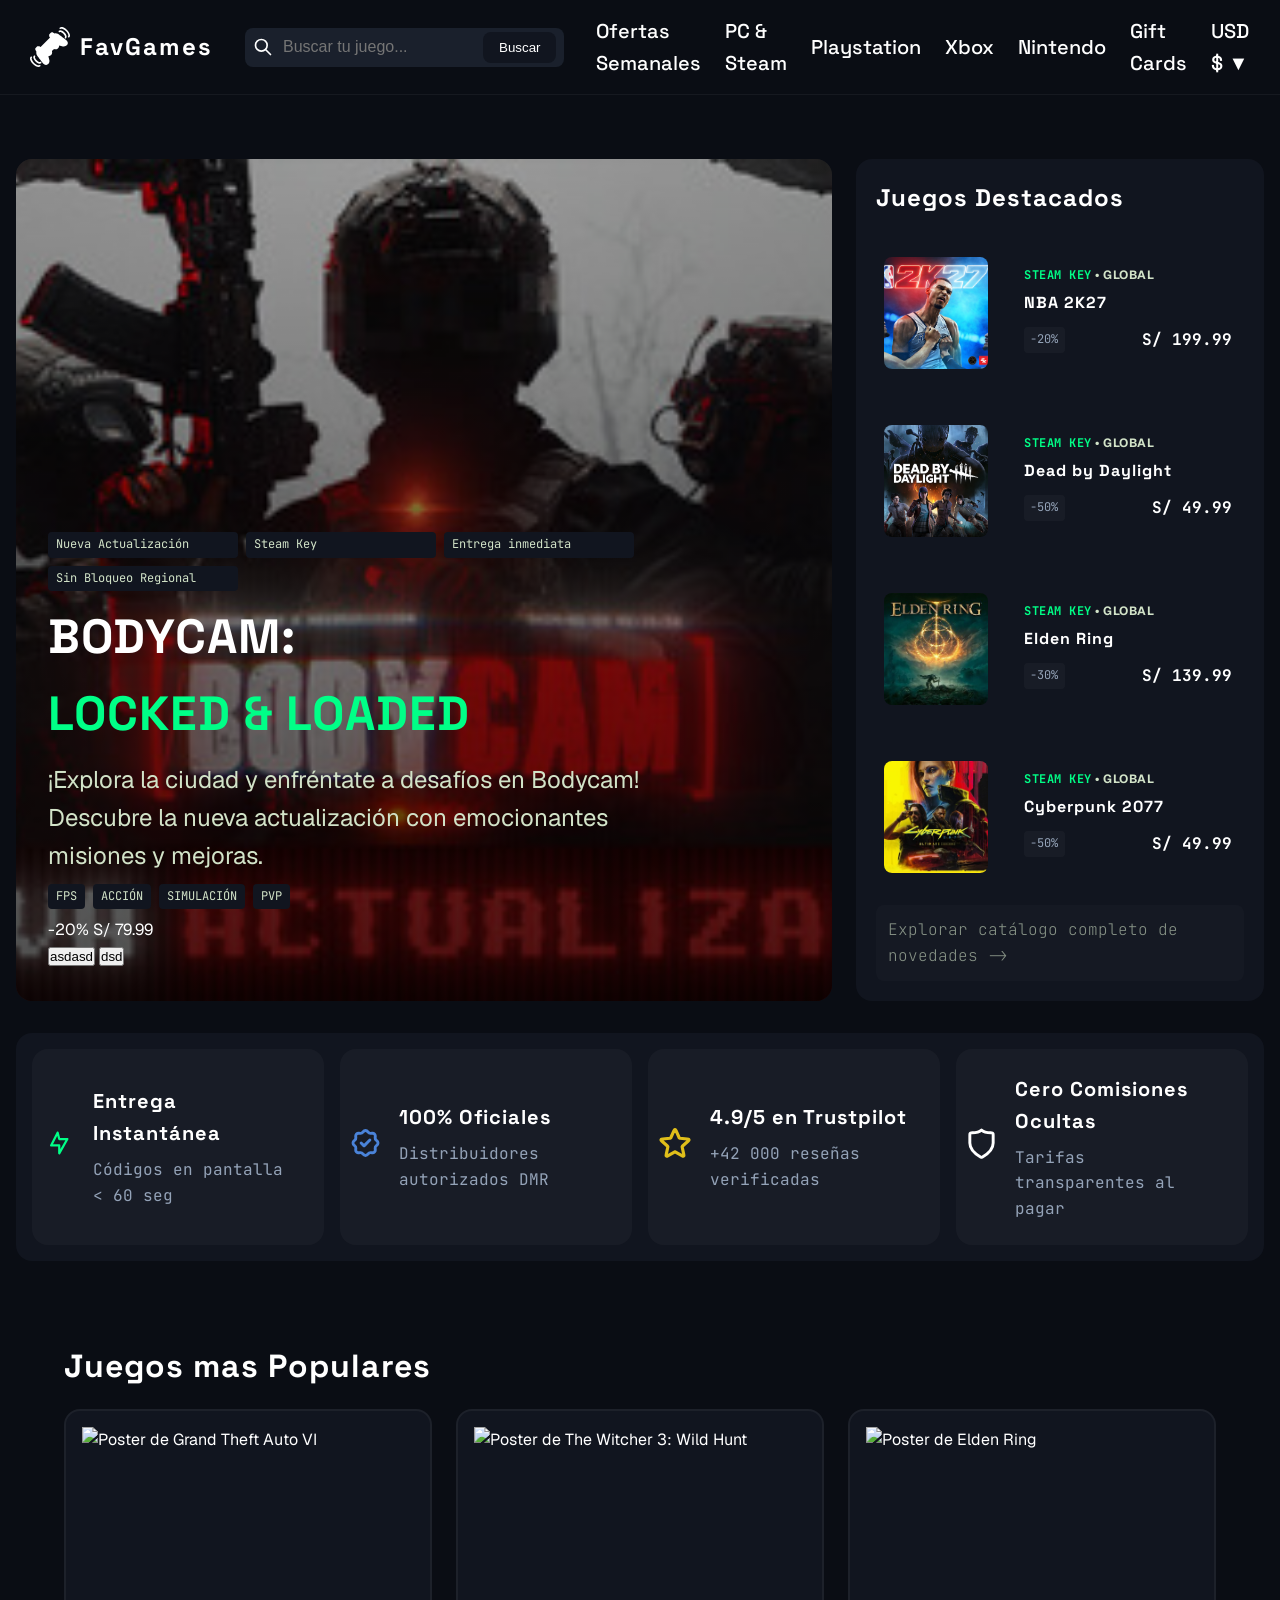
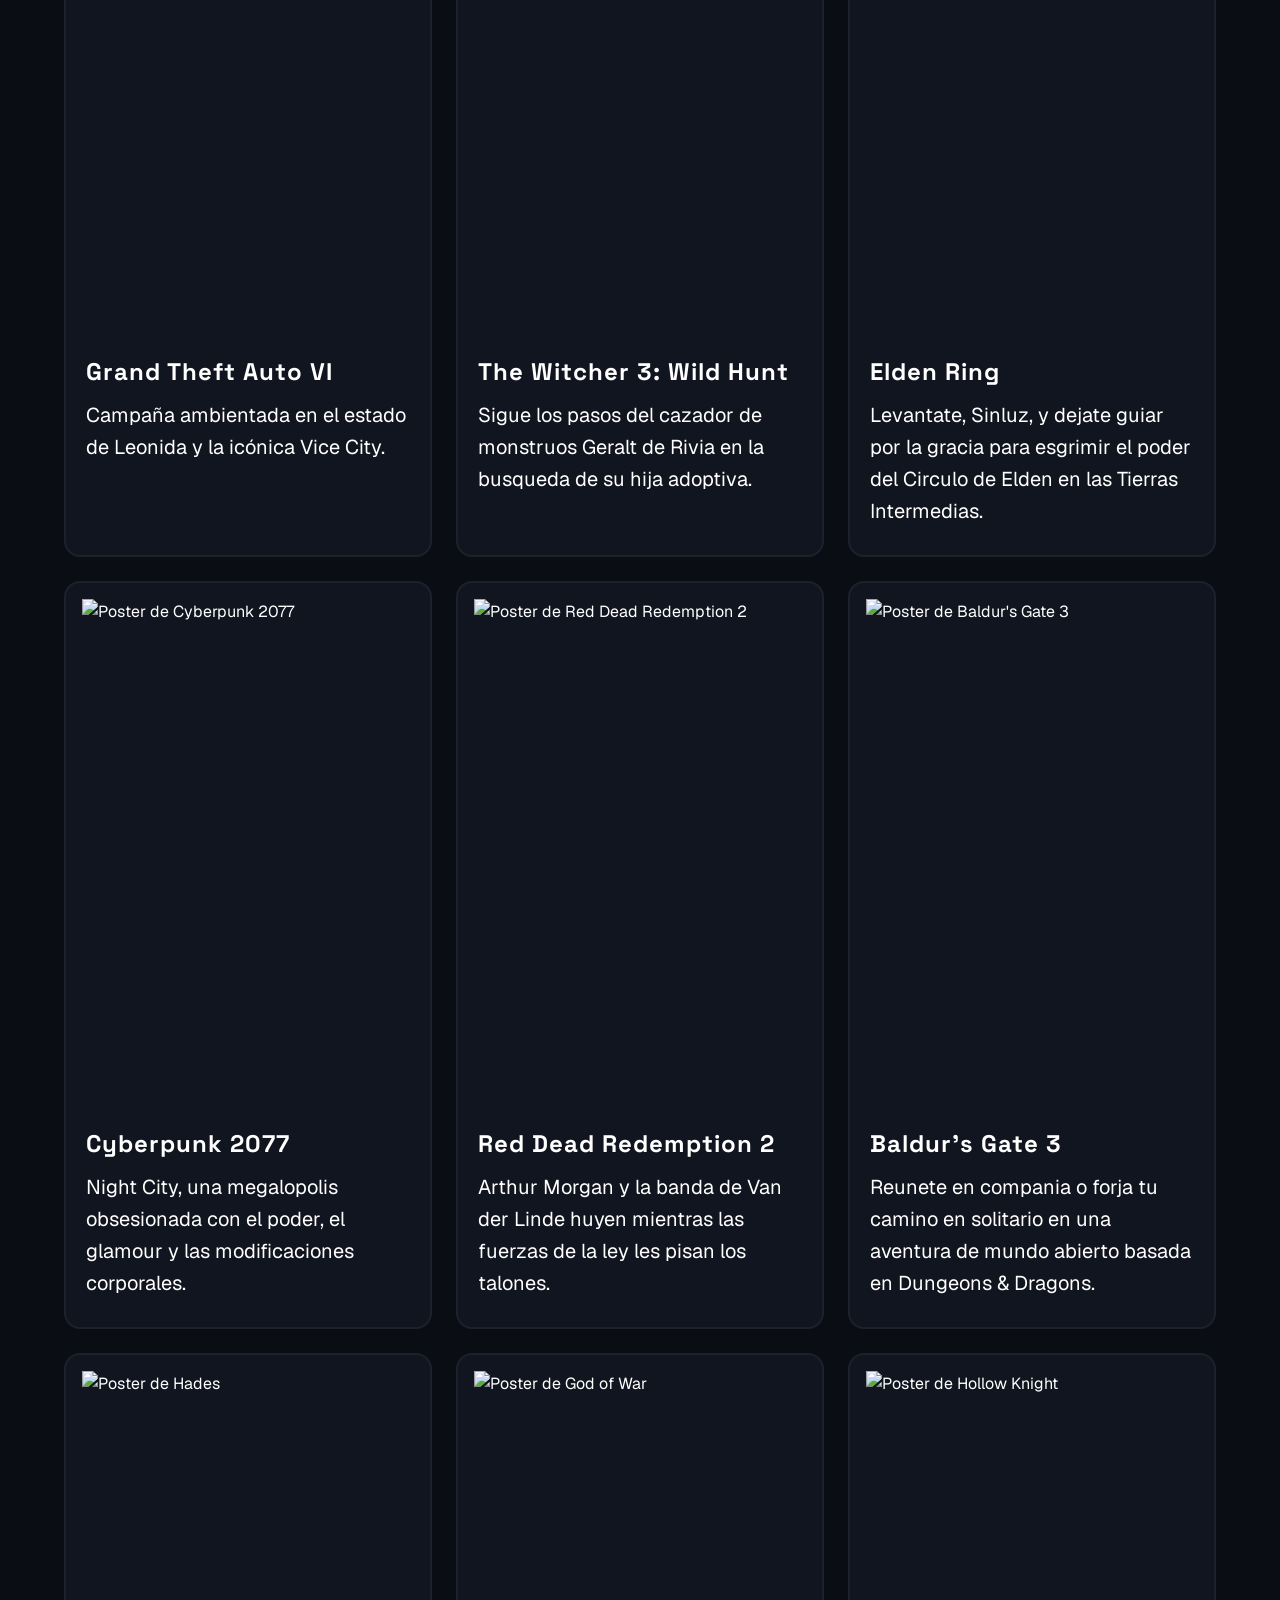
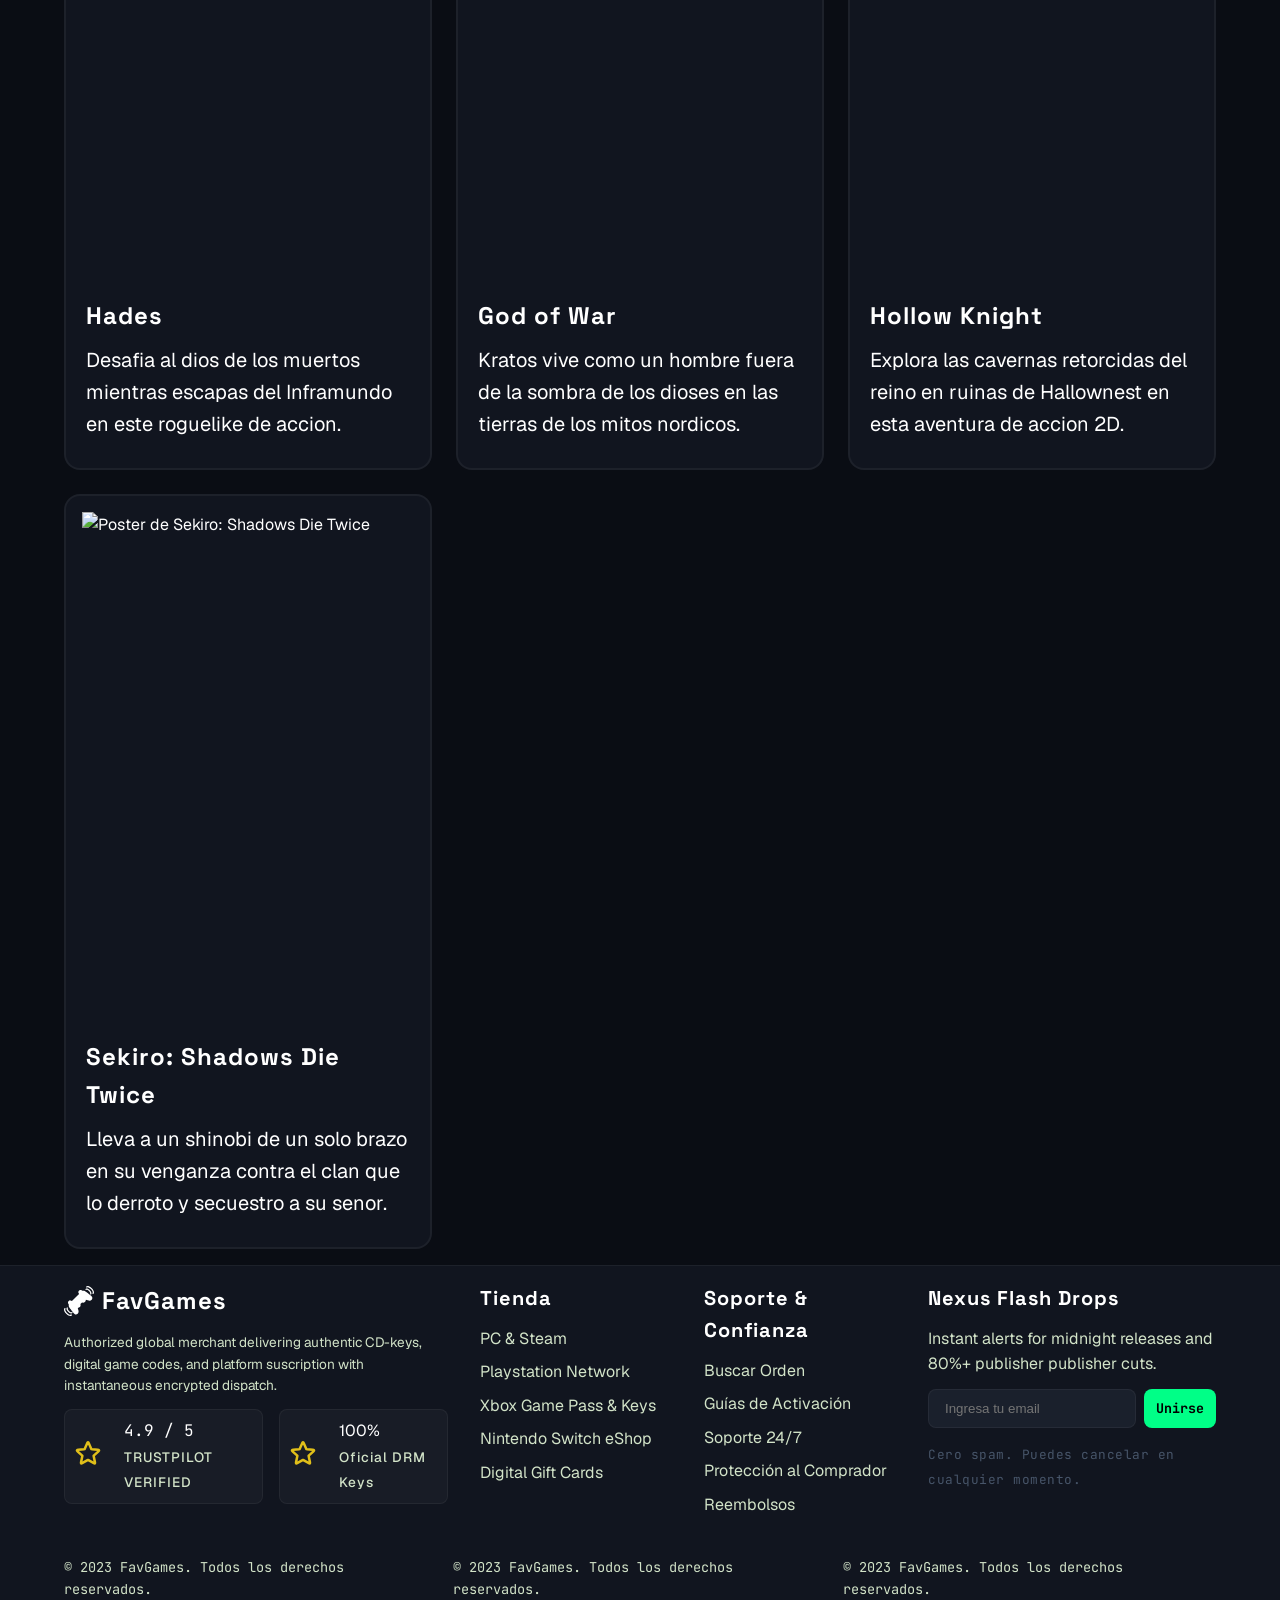
==== index.html @ 5a675d70 "Javascript dinamico" ====
<!DOCTYPE html>
<html lang="es">

<head>
  <title>FavGames - Inicio</title>
  <meta charset="UTF-8" />
  <meta name="description" content="Bienvenido a FavGames, tu sitio web favorito para información sobre videojuegos.">

  <link rel="stylesheet" href="./css/home.css" />
</head>

<body>
  <div class="top">
    <header class="header">
      <div class="container">
        <a class="logo" href="/index.html">
          <img class="logo-image" src="./assets/games.svg" alt="Logo de FavGames" />
          <h1 class="logo-text">FavGames</h1>
        </a>

        <form class="header-search">
          <img src="./assets/search.svg" alt="Icono de búsqueda" />
          <input class="header-search-input" type="text" placeholder="Buscar tu juego..." />
          <button class="header-search-button" type="submit">Buscar</button>
        </form>

        <nav class="header-nav">
            <ul class="header-nav-list">
              
              <li class="header-nav-item">
                <a class="header-nav-link" href="#">Ofertas Semanales</a>
              </li>
              <li class="header-nav-item">
                <a class="header-nav-link" href="#">PC & Steam</a>
              </li>
              
              <li class="header-nav-item">
                <a class="header-nav-link" href="#">Playstation</a>
              </li>
              
              <li class="header-nav-item">
                <a class="header-nav-link" href="#">Xbox</a>
              </li>
              
              <li class="header-nav-item">
                <a class="header-nav-link" href="#">Nintendo</a>
              </li>

              
              <li class="header-nav-item">
                <a class="header-nav-link" href="#">Gift Cards</a>
              </li>

              <li class="header-dropdown">
                <a href="#" class="header-drop-button">USD $ ▼</a>
                <ul class="header-dropdown-content">
                  <li class="active"><a href="#" data-currency="dolar">USD $</a></li>
                  <li><a href="#" data-currency="pen">PEN S/</a></li>
                </ul>
              </li>
            </ul>
        </nav>

        <div>

        </div>
      </div>
    </header>
  </div>

  <section class="hero">
    <div class="container">
      <div class="hero-main">
        <img class="hero-main-image" src="./assets/juegos/hero-images/bodycam.jpg" alt="Imagen destacada de juego" />
        <div class="hero-content">
          <div class="up-hero-labels">
            <span class="hero-label">Nueva Actualización</span>
            <span class="hero-label">Steam Key</span>
            <span class="hero-label">Entrega inmediata</span>
            <span class="hero-label">Sin Bloqueo Regional</span>
          </div>
          <div class="hero-games">
            <h2 class="hero-title">Bodycam:</h2>
            <h2 class="hero-subtitle">Locked & Loaded</h2>
            <p class="hero-description">¡Explora la ciudad y enfréntate a desafíos en Bodycam! Descubre la nueva actualización con emocionantes misiones y mejoras.</p>
          </div>
          <div class="down-hero-labels">
            <span class="hero-label">FPS</span>
            <span class="hero-label">Acción</span>
            <span class="hero-label">Simulación</span>
            <span class="hero-label">PvP</span>
          </div>
          <div class="hero-game-purchase">
            <div class="hero-game-price">
              <span class="hero-game-discount">-20%</span>
              <span class="hero-game-price">S/ 79.99</span>
            </div>
            <div class="hero-user-selection">
              <button class="hero-game-purchase">
                asdasd
              </button>
              <button class="hero-favorite-game">
                dsd
              </button>
            </div>
          </div>

        </div>
      </div>

      <aside class="hero-sidebar">
        <div class="sidebar-header">
          <h2 class="sidebar-title">Juegos Destacados</h2>
        </div>
        <div class="sidebar-content">
          <article class="game-card">
            <div class="game-poster">
              <img src="./assets/juegos/hero-images/2k27.jpg" alt="Poster de NBA 2k27" />
            </div>
            <div class="game-info">
              <p class="platform-info">
                <span class="label-platform">STEAM KEY</span>
                <span class="label-separator">•</span>
                <span class="region">GLOBAL</span>
              </p>
              <h3 class="game-title">NBA 2K27</h3>

              <div class="game-price-row">
                <span class="game-discount">-20%</span>
                <span class="game-price">S/ 199.99</span>
              </div>
            </div>
          </article>

          <article class="game-card">
            <div class="game-poster">
              <img src="./assets/juegos/hero-images/dead-by-daylight.jpg" alt="Poster de Dead by Daylight" />
            </div>
            <div class="game-info">
              <p class="platform-info">
                <span class="label-platform">STEAM KEY</span>
                <span class="label-separator">•</span>
                <span class="region">GLOBAL</span>
              </p>
              <h3 class="game-title">Dead by Daylight</h3>

              <div class="game-price-row">
                <span class="game-discount">-50%</span>
                <span class="game-price">S/ 49.99</span>
              </div>
            </div>
          </article>
          <article class="game-card">
            <div class="game-poster">
              <img src="./assets/juegos/hero-images/elden-ring.jpeg" alt="Poster de Elden Ring" />
            </div>
            <div class="game-info">
              <p class="platform-info">
                <span class="label-platform">STEAM KEY</span>
                <span class="label-separator">•</span>
                <span class="region">GLOBAL</span>
              </p>

              <h3 class="game-title">Elden Ring</h3>
              <div class="game-price-row">
                <span class="game-discount">-30%</span>
                <span class="game-price">S/ 139.99</span>
              </div>
            </div>
          </article>
          <article class="game-card">
            <div class="game-poster">
              <img src="./assets/juegos/hero-images/cyberpunk-2077.webp" alt="Poster de Cyberpunk 2077" />
            </div>
            <div class="game-info">
              <p class="platform-info">
                <span class="label-platform">STEAM KEY</span>
                <span class="label-separator">•</span>
                <span class="region">GLOBAL</span>
              </p>

              <h3 class="game-title">Cyberpunk 2077</h3>
              <div class="game-price-row">
                <span class="game-discount">-50%</span>
                <span class="game-price">S/ 49.99</span>
              </div>
            </div>
          </article>
          <div class="sidebar-footer">
            <a class="sidebar-button" href="#">Explorar catálogo completo de novedades -></a>
          </div>
        </div>
      </aside>
    </div>
    <section class="hero-footer">
      <div class="feat-container">
        <div class="featured-cards">
          <article class="hero-featured-card">
            <div class="hero-footer-icon">
              <img src="./assets/thunder.svg" alt="Thunder" />
            </div>

            <div class="hero-footer-content">
              <h3 class="hero-footer-title">Entrega Instantánea</h3>
              <p class="hero-footer-description">Códigos en pantalla < 60 seg</p>
            </div>
          </article>
          <article class="hero-featured-card">
            <div class="hero-footer-icon">
            <img src="./assets/check.svg" alt="Check" />
            </div>

            <div class="hero-footer-content">
              <h3 class="hero-footer-title">100% Oficiales</h3>
              <p class="hero-footer-description">Distribuidores autorizados DMR</p>
            </div>
          </article>
          <article class="hero-featured-card">
            <div class="hero-footer-icon">
              <img src="./assets/star.svg" alt="Star" />
            </div>

            <div class="hero-footer-content">
              <h3 class="hero-footer-title">4.9/5 en Trustpilot</h3>
              <p class="hero-footer-description">+42 000 reseñas verificadas</p>
            </div>
          </article>
          <article class="hero-featured-card">
            <div class="hero-footer-icon">
              <img src="./assets/shield.svg" alt="Shield" />
            </div>

            <div class="hero-footer-content">
              <h3 class="hero-footer-title">Cero Comisiones Ocultas</h3>
              <p class="hero-footer-description">Tarifas transparentes al pagar</p>
            </div>
          </article>
        </div>
      </div>
    </section>
  </section>

  <section class="games-section">
    <div class="container">
      <h2>Juegos mas Populares</h2>
      <div class="games-listings">
        <div class="games-grid" id="games-grid">
          // Se genera dinamicamente con JavaScript
        </div>
      </div>
    </div>
  </section>

  <footer class="footer">
    <div class="container">
      <div class="footer-content">
        <section class="footer-col-brand">
          <div class="footer-logo-container">
            <img class="footer-logo-svg" src="./assets/games.svg" alt="Logo de FavGames"/>
            <h3 class="footer-logo">FavGames</h3>
          </div>

          <p class="footer-desc">Authorized global merchant delivering authentic CD-keys, digital game codes, and platform suscription with instantaneous encrypted dispatch.</p>

          <div class="footer-badges">
            <div class="footer-badge-card">
              <div>
                <img class="footer-review-svg" src="./assets/star.svg" alt="Estrella" />
              </div>
              <div class="footer-badge-text">
                <p>4.9 / 5</p>
                <span class="badge-text">TrustPilot Verified</span>
              </div>
            </div>

            <div class="footer-badge-card">
              <div>
                <img class="footer-review-svg" src="./assets/star.svg" alt="Estrella" />
              </div>
              <div class="footer-review-text">
                <p>100%</p>
                <span class="badge-text">Oficial DRM Keys</span>
              </div>
            </div>
          </div>
        </section>

        <section class="footer-col-links">
          <h3 class="footer-title">Tienda</h3>
            <ul class="footer-links">
              <li><a class="footer-link" href="#">PC & Steam</a></li>
              <li><a class="footer-link" href="#">Playstation Network</a></li>
              <li><a class="footer-link" href="#">Xbox Game Pass & Keys</a></li>
              <li><a class="footer-link" href="#">Nintendo Switch eShop</a></li>
              <li><a class="footer-link" href="#">Digital Gift Cards</a></li>
            </ul>
        </section>

        <section class="footer-col-links">
          <h3 class="footer-title">Soporte & Confianza</h3>
            <ul class="footer-links">
              <li><a class="footer-link" href="#">Buscar Orden</a></li>
              <li><a class="footer-link" href="#">Guías de Activación</a></li>
              <li><a class="footer-link" href="#">Soporte 24/7</a></li>
              <li><a class="footer-link" href="#">Protección al Comprador</a></li>
              <li><a class="footer-link" href="#">Reembolsos</a></li>
            </ul>
        </section>

        <section class="footer-col-newsletter">
          <h3 class="footer-title">Nexus Flash Drops</h3>
          <p class="footer-description">Instant alerts for midnight releases and 80%+ publisher publisher cuts.</p>
            <form class="newsletter-form">
              <input class="newletter-form-input" type="email" placeholder="Ingresa tu email" required />
              <button class="newletter-form-button" type="submit">Unirse</button>
            </form>
            <small class="footer-disclaimer">Cero spam. Puedes cancelar en cualquier momento.</small>
        </section>
      </div>

      <div class="footer-bottom">
        <div class="footer-legal">
          <span class="legal-item">© 2023 FavGames. Todos los derechos reservados.</span>
          <span class="legal-item">© 2023 FavGames. Todos los derechos reservados.</span>
          <span class="legal-item">© 2023 FavGames. Todos los derechos reservados.</span>
        </div>

        <div class="">

        </div>
      </div>
    </div>
  </footer>

  <script src="./js/home.js"></script>
</body>
</html>
---- css/home.css ----
* {
  margin: 0;
  padding: 0;
  box-sizing: border-box;
}

:root {
  /* Colores Principales */
  --primary: #00FF87;        /* Verde neón brillante */
  --primary-hover: #00cc6c;  /* Verde ligeramente más oscuro para botones en hover */
  --secondary: #F59E0B;      /* Naranja/Ámbar */
  --tertiary: #38BDF8;       /* Celeste */
  
  /* Fondos y Estructura */
  --background: #0A0D14;     /* El Neutral oscuro*/
  --card-bg: #11151f;        /* Un tono apenas más claro para diferenciar las tarjetas */
  --input-bg: #1a202c;       /* Fondo para barras de búsqueda */
  --card-hover-bg: #ffffff08; /* Fondo para tarjetas al pasar el mouse */
  
  /* Textos */
  --text-primary: #ffffff;   
  --text-secondary: #94a3b8; /* Gris claro para categorías y detalles */
  --text-secondary-2: #d2e3c8; /* Gris verdoso para etiquetas de plataforma */
  --text-muted: #475569;     /* Gris oscuro para precios tachados */
  
  /* Detalles Visuales */
  --border: rgba(255, 255, 255, 0.05); /* Bordes sutiles */
  --shadow: rgba(0, 0, 0, 0.8);

  /* Colores de descuento */
  --discount-bg: var(--primary); 
  --discount-text: #0A0D14;  /* Texto oscuro sobre el verde */

  --max-width: 1700px; /* Ancho máximo para el contenido */
}

@font-face {
  font-family: 'TextoPrincipal';
  src: url('../fonts/Geist-VariableFont_wght.ttf') format('truetype');
  font-weight: 100 900;
  font-style: normal;
  font-display: swap;
}

@font-face {
  font-family: 'Etiquetas';
  src: url('../fonts/JetBrainsMono-VariableFont_wght.ttf') format('truetype');
  font-weight: 100 800;
  font-style: normal;
  font-display: swap;
}

@font-face {
  font-family: 'TitulosTienda';
  src: url('../fonts/SpaceGrotesk-VariableFont_wght.ttf') format('truetype');
  font-weight: 300 700; 
  font-style: normal;
  font-display: swap;
}


body {
  background-color: var(--background);
  font-family: 'TextoPrincipal', sans-serif;
  color: var(--text-primary);
  display: flex;
  min-height: 100vh;
  flex-direction: column;
  line-height: 1.6;
  -webkit-font-smoothing: antialiased;
}

a {
  text-decoration: none;
  color: inherit;
}

ol, ul {
  list-style: none;
}

h1, h2, h3{
  font-family: 'TitulosTienda', sans-serif;
  font-weight: 700;
  letter-spacing: 1px;
}

p {
  font-family: 'TextoPrincipal', sans-serif;
}

.header {
  padding-top: 15px;
  padding-bottom: 15px;
  border-bottom: 1px solid var(--border);
}

.container {
  max-width: var(--max-width);
  width: 100%;
  margin: 0 auto;
}

.header .container {
  display: flex;
  align-items: center;
  justify-content: space-between;
  gap: 2rem;
}

.logo {
  display: flex;
  align-items: center;
  gap: 10px;
  
  .logo-text {
    letter-spacing: 2px;
    font-size: 1.5rem;
  }

  img {
    width: 40px;
    height: 40px;
  }
}

.header-search {
  display: flex;
  justify-content: center;
  align-items: center;
  
  background-color: var(--input-bg);
  border-radius: 0.5rem;
  padding: 0.25rem 0.5rem;

  font-family: 'TextoPrincipal', sans-serif;

  img {
    width: 20px;
    height: 20px;
    margin-right: 10px;
  }
}

.header-search-input {
  background: transparent;
  border: none;
  color: var(--text-primary);
  font-size: 1rem;
  outline: none;
}

.header-search-button {
  background-color: var(--card-bg);
  color: var(--text-primary);
  border: none;
  padding: 0.5rem 1rem;
  border-radius: 0.5rem;
  cursor: pointer;
  transition: background-color 0.3s ease;

  &:hover, &:focus {
    background-color: var(--primary-hover);
  }
}


.header-nav-list {
  display: flex;
  align-items: center;
  gap: 1.5rem;
}

.header-nav-item {
  color: var(--text-primary);
  font-family: 'TitulosTienda', sans-serif;
  font-size: 1.25rem;
  font-weight: 500;
  transition: color 0.3s ease;

  .header-nav-link:hover, .header-nav-link:focus {
    color: var(--primary-hover);
  }     
}


.header-dropdown {
  position: relative;
  display: block
}

.header-drop-button {
  color: var(--text-primary);
  font-family: 'TitulosTienda', sans-serif;
  text-transform: uppercase;
  font-size: 1.25rem;
  font-weight: 500;
  transition: color 0.3s ease;

  &:hover, &:focus {
    color: var(--primary-hover);
  }
}

.header-dropdown-content {
    display: none;
    position: absolute;
    background-color: var(--card-bg);
    min-width: 160px;
    box-shadow: 0px 8px 16px 0px var(--shadow);
    z-index: 1;

    a {
      color: var(--text-primary);
      padding: 12px 16px;
      text-decoration: none;
      display: block;
      transition: background-color 0.3s ease;

      &:hover, &:focus {
        color: var(--primary-hover);
      }
    }
}

.header-dropdown:hover .header-dropdown-content {
  display: block;
}

@media (max-width: 1440px) {
  .header{
    padding-right: 30px;
    padding-left: 30px;
  }
}

.hero {
  width: 100%;
  max-width: var(--max-width);
  margin: 2rem auto;
  padding: 0 1rem;
}

.hero .container {
  display: grid;
  grid-template-columns: 2fr 1fr;
  gap: 1.5rem;
  margin-top: 2rem;
  align-items: stretch;
}

.hero-main {
  position: relative;
  width: 100%;
  height: 100%;
  min-height: 400px;
  border-radius: 1rem;
  overflow: hidden;
}

.hero-main::after {
  content: '';
  position: absolute;
  inset: 0;
  background: linear-gradient(to bottom, rgba(0, 0, 0, 0.3), rgba(0, 0, 0, 0.7));
  z-index: 5;
}

.hero-main-image {
  width: 100%;
  height: 100%;
  min-height: 400px;
  object-fit: cover;
  display: block;
}

.hero-content {
  position: absolute;
  bottom: 2rem;
  left: 2rem;
  margin-right: 25rem;
  color: var(--text-primary);
  z-index: 10;
}

.hero-games {
  display: flex;
  flex-direction: column;
  font-family: 'TitulosTienda', sans-serif;

  text-transform: uppercase;
  font-size: 2rem;

  .hero-subtitle {
    color: var(--primary);
  }

  .hero-description {
    font-family: 'TextoPrincipal', sans-serif;
    text-transform: none;
    color: var(--text-secondary-2);
    font-size: 1.5rem;
    margin-top: 0.5rem;
    max-width: 600px;
  }
}

.up-hero-labels {
  display: grid;
  grid-template-columns: repeat(3, minmax(190px, 1fr));
  gap: 0.5rem;
  margin: 0.5rem 12rem 0.5rem 0;
}

.down-hero-labels {
  display: flex;
  flex-wrap: wrap;
  text-align: center;
  gap: 0.5rem;
  padding: 0.5rem 0;
  
  .hero-label {
    text-transform: uppercase;
  }
}

.hero-label {
    font-family: 'Etiquetas', sans-serif;
    background-color: var(--card-bg);
    color: var(--text-secondary-2);
    font-size: 0.75rem; 
    padding: 0.2rem 0.5rem;
    border-radius: 0.25rem;
  }

.hero-sidebar {
  background-color: var(--card-bg);
  border-radius: 1rem;
  padding: 1.25rem;
  display: flex;
  flex-direction: column;
}

.sidebar-header {
  margin-bottom: 1rem;
}

.sidebar-title {
  font-family: 'TitulosTienda', sans-serif;
  font-size: 1.5rem;
  color: var(--text-primary);
  margin: 0;
}

.sidebar-content {
  display: flex;
  flex-direction: column;
  gap: 1rem;
}

.hero-sidebar .game-card {
  display: flex;
  align-items: center;
  gap: 1rem;
  padding: 1rem 0;
  border: none;
  transition: background-color 0.3s ease;
  background-color: transparent;

  cursor: pointer;
}

.game-card:hover, .game-card:focus {
  background-color: var(--card-hover-bg);
  border-radius: 0.5rem;

  .game-info .game-price {
    color: var(--primary);
  }
}

.hero-sidebar .game-card:last-child {
  border-bottom: none;
  padding-bottom: 0;
}

.hero-sidebar .game-poster {
  width: 120px;
  height: 120px;
  flex-shrink: 0;
  padding-bottom: 0;

  img {
    border-radius: 0.5rem;
  }
}

.hero-sidebar .game-info {
  display: flex;
  flex-direction: column;
  justify-content: center;
  flex: 1;
  gap: 0.3rem;

  .platform-info {
    font-size: 0.75rem;
    font-weight: bold;
    letter-spacing: 0.5px;
    color: var(--text-secondary-2);

    .label-platform {
      font-family: 'Etiquetas', sans-serif;
      color: var(--primary);
    }
  }

  .game-title {
    font-size: 1rem;
    color: var(--text-primary);
    margin: 0 0 0.4rem 0;
  }
}

.hero-sidebar .game-price-row {
  display: flex;
  justify-content: space-between;
  align-items: center;

  .game-discount {
    font-family: 'Etiquetas', sans-serif;
    background-color: var(--card-hover-bg);
    color: var(--text-secondary);
    font-size: 0.75rem; 
    padding: 0.2rem 0.4rem;
    border-radius: 0.25rem;
  }

  .game-price {
    font-family: 'Etiquetas', monospace;
    color: var(--text-primary);
    font-weight: bold;
    font-size: 1rem;
  }
}

.sidebar-footer {  
  display: flex;
  justify-content: center;
  align-items: center;
  opacity: 0.6;
  background-color: var(--card-hover-bg);
  border-radius: 0.5rem;
  padding: 0.75rem;

  &:hover, &:focus {
    opacity: 1;
  }

  .sidebar-button {
    font-family: 'Etiquetas', sans-serif;
    font-size: 1rem;
    color: var(--text-secondary-2);
    font-weight: 200;
  }
}

.feat-container {
  max-width: var(--max-width);
  margin: 2rem auto;
}

.featured-cards {
  display: grid;
  grid-template-columns: repeat(auto-fit, minmax(200px, 1fr));
  background-color: var(--card-bg);
  border-radius: 1rem;
  gap: 1rem;
  padding: 1rem;
}

.hero-featured-card {
  display: flex;
  align-items: center;
  padding: 0.5rem;
  border-radius: 1rem;
  background-color: rgba(255, 255, 255, 0.03);
  box-shadow: none;
}

.hero-footer-icon img{
  height: 50px;
  width: 100%;
}

.hero-footer-content {
  display: flex;
  flex-direction: column;
  justify-content: center;
  padding: 1rem;

  .hero-footer-title {
    font-family: 'TitulosTienda', sans-serif;
    font-size: 1.25rem;
    margin-bottom: 0.5rem;
  }

  .hero-footer-description {
    font-family: 'Etiquetas', sans-serif;
    font-size: 1rem;
    color: var(--text-secondary);
    font-weight: 400;
  }
}

.games-section {
  padding: 1rem 4rem;
  
  h2 {
    font-family: 'TitulosTienda', sans-serif;
    text-align: left;
    font-size: 2rem;
    padding-bottom: 1rem;
  }
}

.games-listings {
  max-width: 1700px;
  margin: 0 auto;
}

.games-grid {
  display: grid;
  grid-template-columns: repeat(auto-fit, minmax(300px, 1fr));
  gap: 1.5rem;
}

.game-card {
  padding: .5rem;
  background-color: var(--card-bg);
  border: 2px solid var(--border);
  border-radius: 1rem;
}

.game-poster {
  position: relative;
  width: 100%;
  aspect-ratio: 2/3;
  overflow: hidden;
  border-radius: 1rem;
  padding: 0.5rem;

  img {
    width: 100%;
    object-fit: cover;
    height: 100%;
    display: block;
  }
}

.game-info {
  padding: 0.75rem ;
}

.game-title {
  font-family: 'TitulosTienda', sans-serif;
  font-size: 1.5rem;
  margin-bottom: 0.5rem;
}

.game-description {
  font-family: 'TextoPrincipal', sans-serif;
  font-size: 1.25rem;
  margin-bottom: 0.5rem;
}

.footer {
  padding: 1rem 4rem;
  background-color: var(--card-bg);
  border-top: 1px solid var(--border);
}

.footer-content {
  display: grid;
  grid-template-columns: 2fr 1fr 1fr 1.5fr;
  gap: 2rem;
}

.footer-title {
  font-size: 1.25rem;
}

.footer-desc {
  padding: 0.75rem 0;
  font-family: 'TextoPrincipal', sans-serif;
  font-size: 0.85rem;
  text-align: left;
  color: var(--text-secondary-2);
}

.footer-logo {
  font-family: 'TitulosTienda', sans-serif;
  font-size: 1.5rem;
}

.footer-logo-container {
  display: flex;
  align-items: center;
  gap: 0.5rem;

  .footer-logo-svg {
    width: 30px;
    height: 100%;
  }
}

.footer-badges {
  display: flex;
  gap: 1rem;
}

.footer-badge-card{
  display: flex;
  align-items: center;
  background-color: var(--card-hover-bg);
  border: 1px solid var(--border);
  border-radius: 0.5rem;
  padding: 0.5rem;
  gap: 1.3rem;
}

.footer-badge-text {
  font-size: 1rem;
  text-transform: uppercase;

  p {
    font-family: 'Etiquetas', sans-serif;
    }
  }

.badge-text {
  font-size: 0.85rem;
  font-weight: 500;
  letter-spacing: 1px;
  color: var(--text-secondary-2);
}

.footer-review-svg {
  width: 30px;
  height: 100%;
}

.footer-links {
  display: flex;
  flex-direction: column;
  padding: 0.75rem 0;
  gap: 0.5rem;

}

.footer-link {
  padding: 0.12rem 0;
  transition: color 0.3s ease;
  color: var(--text-secondary-2);
  &:hover, &:focus {
    color: var(--primary);
  }
}

.footer-description {
  padding: 0.75rem 0;
  color: var(--text-secondary-2);
}

.newsletter-form {
  display: flex;
  margin-bottom: 0.8rem;
  gap: 0.5rem;
}

.newletter-form-input {
  flex: 1;
  padding: 0.7rem 1rem;
  background: var(--input-bg);
  border: 1px solid var(--border);
  border-radius: 0.5rem;
  color: var(--text-primary);
  outline: none;

  &:hover, &:focus {
    border-color: var(--primary);
  }
}

.newletter-form-button {
  background-color: var(--primary);
  font-family: 'Etiquetas', sans-serif;
  font-weight: bold;
  border-radius: 0.5rem;
  border: none;
  padding: 0 0.75rem;
  cursor: pointer;
  transition: opacity 0.3s ease;

  &:hover, &:focus {
    opacity: 0.8;
  }
}

.footer-disclaimer {
  font-family: 'Etiquetas', sans-serif;
  font-size: 0.8rem;
  letter-spacing: 0.5px;
  color: var(--text-muted);
}

.footer-bottom {
  display: flex;
  justify-content: space-between;
  align-items: center;
  margin-top: 1rem;
  padding: 0.75rem 0;
  flex-wrap: wrap;
  gap: 1.5rem;
}

.footer-legal {
  display: flex;
  gap: 1rem;
  font-family: 'Etiquetas', sans-serif;
  font-size: 0.85rem;
  color: var(--text-secondary-2);
}

.legal-item {
  display: flex;
  align-items: center;
  gap: 0.5rem;
}

.footer-social {
  display: flex;
  gap: 1rem;
  font-family: 'Etiquetas', sans-serif;
  font-size: 0.85rem;
  color: var(--text-secondary-2);
}

.social-link {
  display: flex;
  align-items: center;
  gap: 0.5rem;
  transition: color 0.3s ease;

  &:hover, &:focus {
    color: var(--primary);
  }
}

.footer-icon {
  width: 20px;
  height: 100%;
}
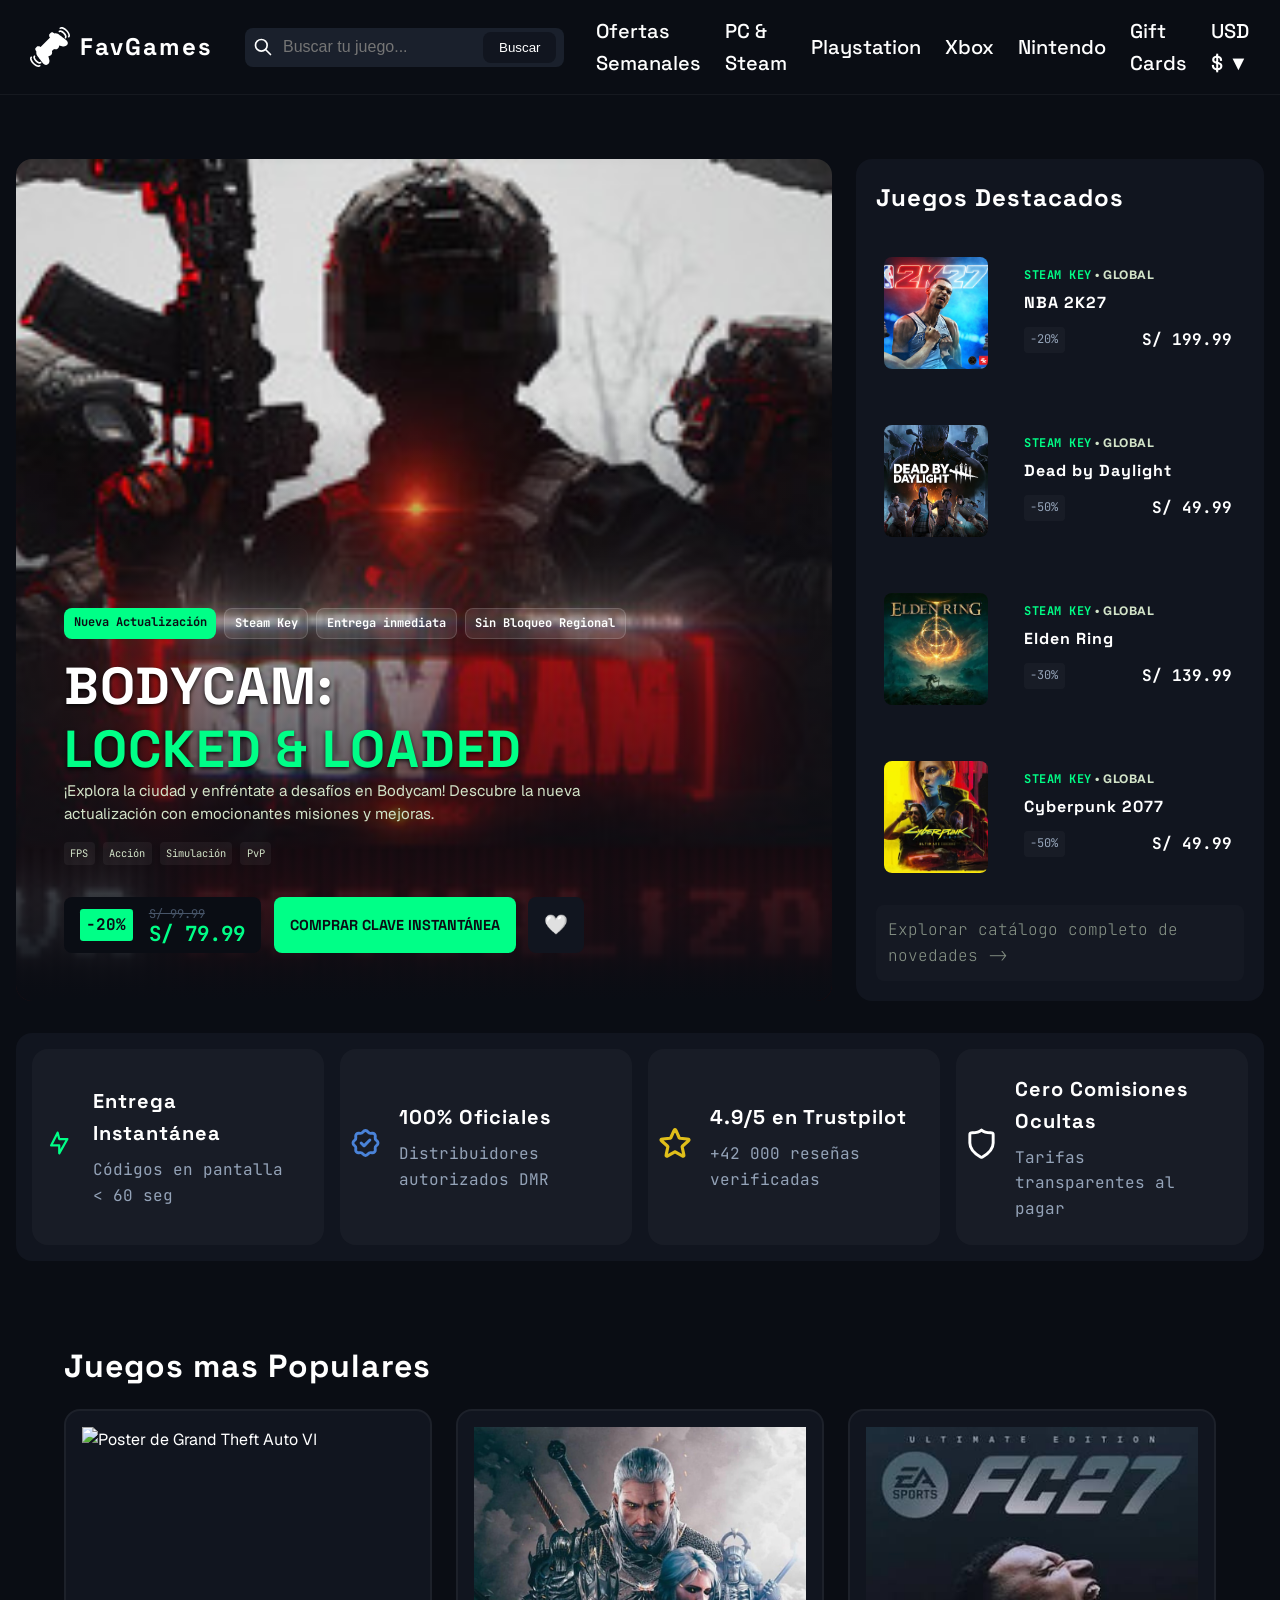
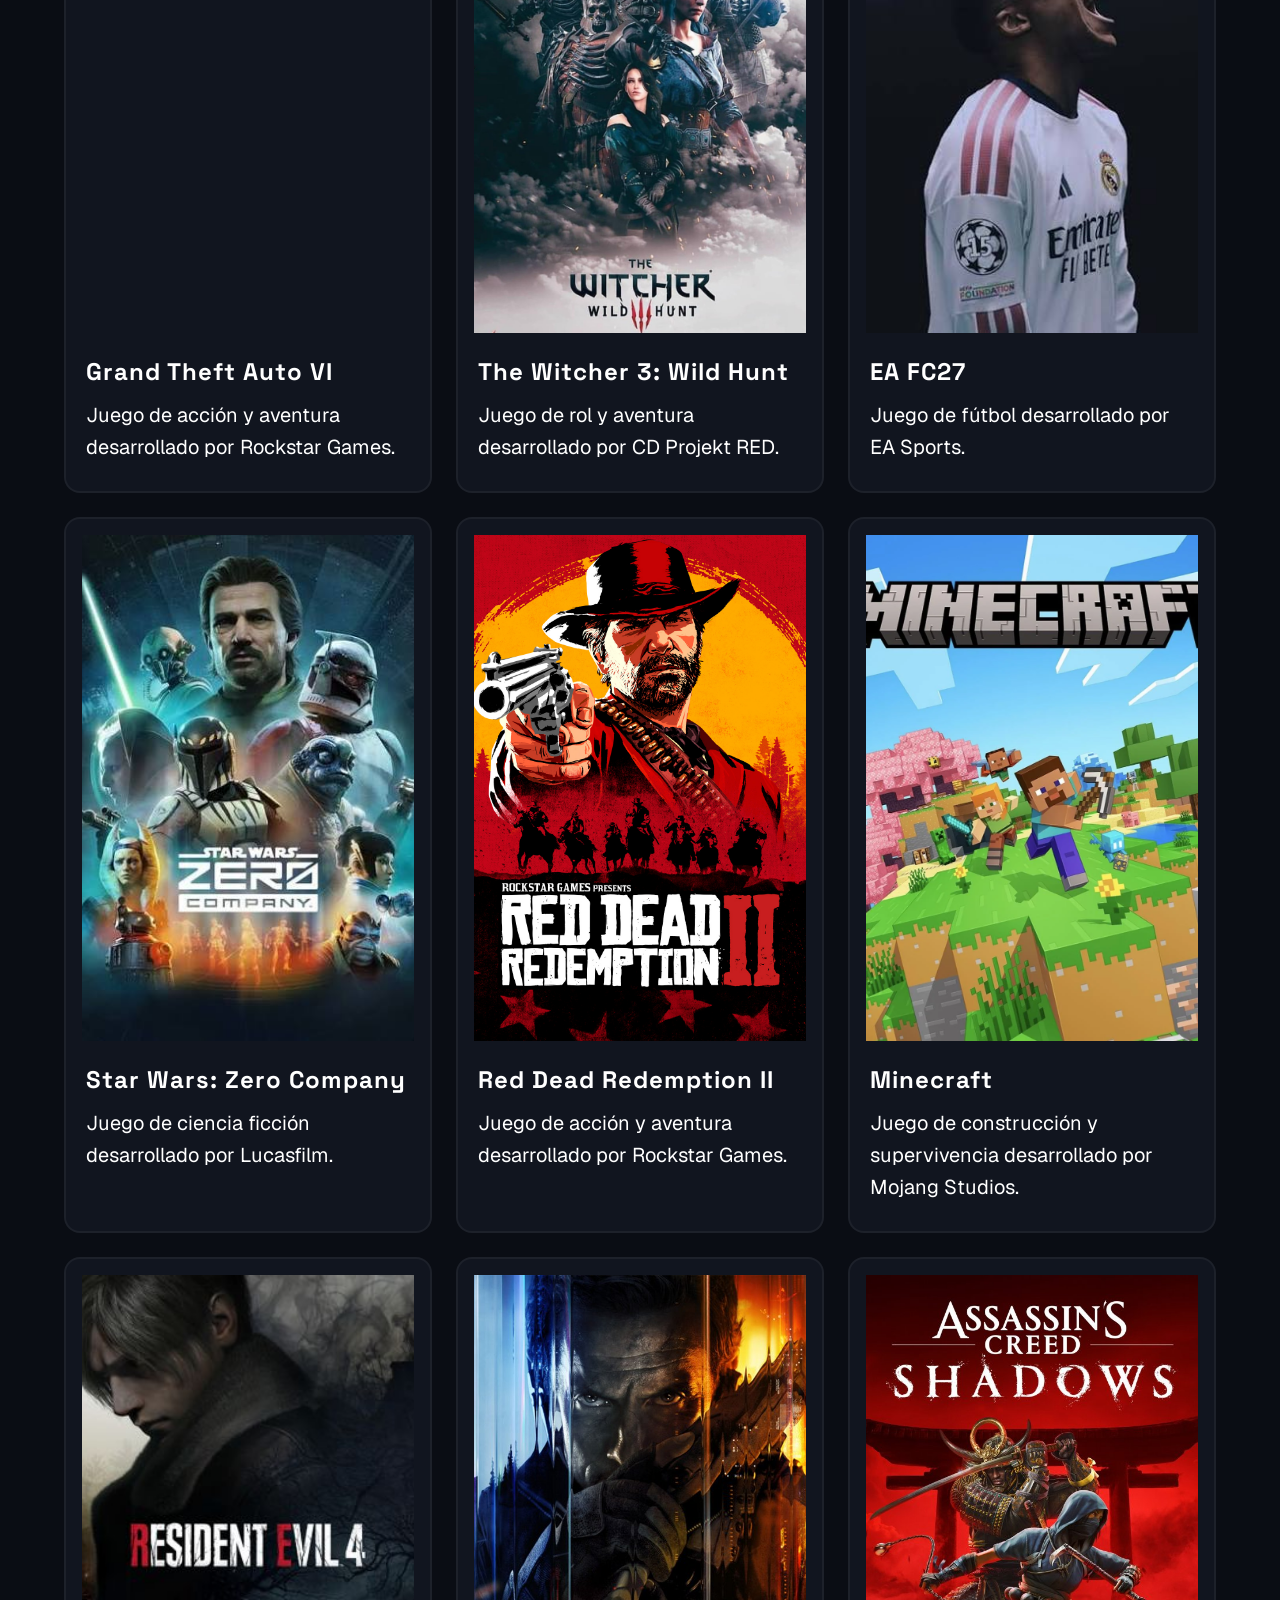
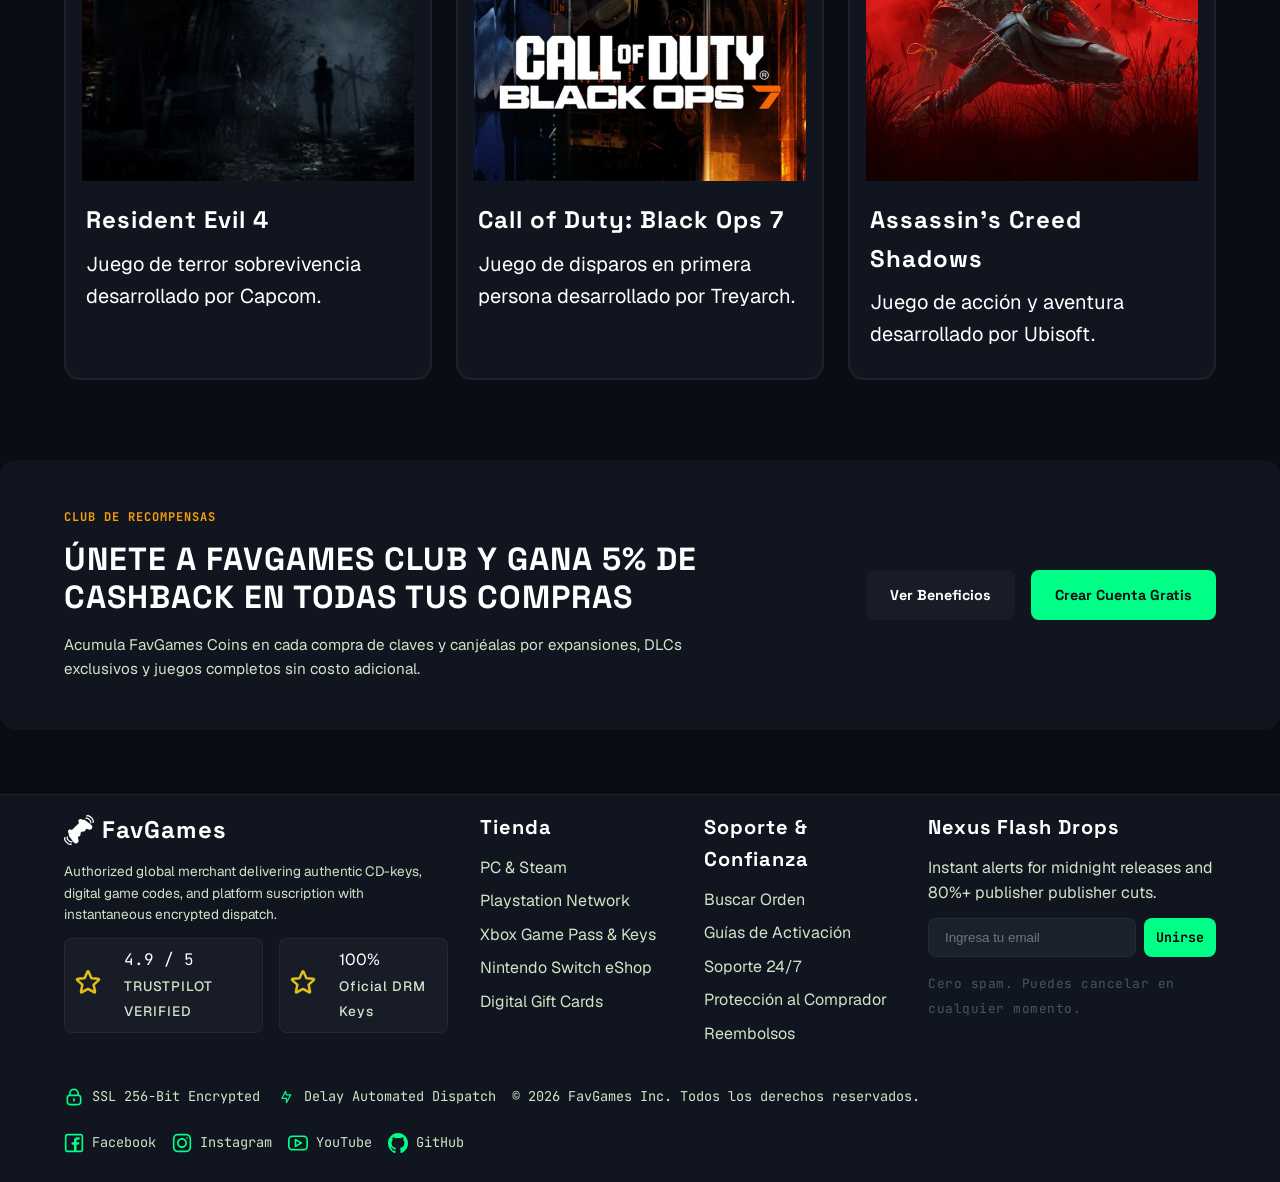
==== commit 04a1c44a: "feat: añadir banner de club de recompensas y correccion del main hero" ====
--- a/index.html
+++ b/index.html
@@ -73,36 +73,40 @@
       <div class="hero-main">
         <img class="hero-main-image" src="./assets/juegos/hero-images/bodycam.jpg" alt="Imagen destacada de juego" />
         <div class="hero-content">
-          <div class="up-hero-labels">
-            <span class="hero-label">Nueva Actualización</span>
-            <span class="hero-label">Steam Key</span>
-            <span class="hero-label">Entrega inmediata</span>
-            <span class="hero-label">Sin Bloqueo Regional</span>
-          </div>
-          <div class="hero-games">
-            <h2 class="hero-title">Bodycam:</h2>
-            <h2 class="hero-subtitle">Locked & Loaded</h2>
+          <div class="hero-badges">
+            <span class="badge badge-green">Nueva Actualización</span>
+            <span class="badge badge-dark">Steam Key</span>
+            <span class="badge badge-dark">Entrega inmediata</span>
+            <span class="badge badge-dark">Sin Bloqueo Regional</span>
+          </div>
+          <div class="hero-game-info">
+            <h2 class="hero-tittle">Bodycam:<br>
+              <span class="text-green">Locked & Loaded</span>
+            </h2>
+            
             <p class="hero-description">¡Explora la ciudad y enfréntate a desafíos en Bodycam! Descubre la nueva actualización con emocionantes misiones y mejoras.</p>
           </div>
-          <div class="down-hero-labels">
-            <span class="hero-label">FPS</span>
-            <span class="hero-label">Acción</span>
-            <span class="hero-label">Simulación</span>
-            <span class="hero-label">PvP</span>
-          </div>
-          <div class="hero-game-purchase">
-            <div class="hero-game-price">
-              <span class="hero-game-discount">-20%</span>
-              <span class="hero-game-price">S/ 79.99</span>
-            </div>
-            <div class="hero-user-selection">
-              <button class="hero-game-purchase">
-                asdasd
-              </button>
-              <button class="hero-favorite-game">
-                dsd
-              </button>
-            </div>
+
+          <div class="hero-tags">
+            <span class="tag">FPS</span>
+            <span class="tag">Acción</span>
+            <span class="tag">Simulación</span>
+            <span class="tag">PvP</span>
+          </div>
+
+          <div class="hero-buy-section">
+            <div class="price-box">
+              <span class="discount-tag">-20%</span>
+              <div class="price-numbers">
+                <span class="original-price">S/ 99.99</span>
+                <span class="discounted-price">S/ 79.99</span>
+              </div>
+            </div>
+
+            <button class="btn-primary">COMPRAR CLAVE INSTANTÁNEA</button>
+            <button class="hero-favorite-icon">
+              🤍
+            </button>
           </div>
 
         </div>
@@ -245,8 +249,109 @@
       <h2>Juegos mas Populares</h2>
       <div class="games-listings">
         <div class="games-grid" id="games-grid">
-          // Se genera dinamicamente con JavaScript
-        </div>
+          <article class="game-card">
+            <div class="game-poster">
+              <img src="./assets/juegos/gtavi.jpg" alt="Poster de Grand Theft Auto VI" />
+            </div>
+            <div class="game-info">
+              <h3 class="game-title">Grand Theft Auto VI</h3>
+              <p class="game-description">Juego de acción y aventura desarrollado por Rockstar Games.</p>
+            </div>
+          </article>
+          <article class="game-card">
+            <div class="game-poster">
+              <img src="./assets/juegos/theWitcher3.jpg" alt="Poster de The Witcher 3: Wild Hunt" />
+            </div>
+            <div class="game-info">
+              <h3 class="game-title">The Witcher 3: Wild Hunt</h3>
+              <p class="game-description">Juego de rol y aventura desarrollado por CD Projekt RED.</p>
+            </div>
+          </article>
+          <article class="game-card">
+            <div class="game-poster">
+              <img src="./assets/juegos/fc27.jpg" alt="Poster de EA FC27" />
+            </div>
+            <div class="game-info">
+              <h3 class="game-title">EA FC27</h3>
+              <p class="game-description">Juego de fútbol desarrollado por EA Sports.</p>
+            </div>
+          </article>
+          <article class="game-card">
+            <div class="game-poster">
+              <img src="./assets/juegos/star-wars-zero-company.jpg" alt="Poster de Star Wars: Zero Company" />
+            </div>
+            <div class="game-info">
+              <h3 class="game-title">Star Wars: Zero Company</h3>
+              <p class="game-description">Juego de ciencia ficción desarrollado por Lucasfilm.</p>
+            </div>
+          </article>
+          <article class="game-card">
+            <div class="game-poster">
+              <img src="./assets/juegos/red-dead-redeption-ii.jpg" alt="Poster de Red Dead Redemption II" />
+            </div>
+            <div class="game-info">
+              <h3 class="game-title">Red Dead Redemption II</h3>
+              <p class="game-description">Juego de acción y aventura desarrollado por Rockstar Games.</p>
+            </div>
+          </article>
+          <article class="game-card">
+            <div class="game-poster">
+              <img src="./assets/juegos/minecraft.webp" alt="Poster de Minecraft" />
+            </div>
+            <div class="game-info">
+              <h3 class="game-title">Minecraft</h3>
+              <p class="game-description">Juego de construcción y supervivencia desarrollado por Mojang Studios.</p>
+            </div>
+          </article>
+
+          <article class="game-card">
+            <div class="game-poster">
+              <img src="./assets/juegos/resident-evil-4.jpg" alt="Poster de Resident Evil 4" />
+            </div>
+            <div class="game-info">
+              <h3 class="game-title">Resident Evil 4</h3>
+              <p class="game-description">Juego de terror sobrevivencia desarrollado por Capcom.</p>
+            </div>
+          </article>
+
+          <article class="game-card">
+            <div class="game-poster">
+              <img src="./assets/juegos/call-of-duty-bo-7.jpg" alt="Poster de Call of Duty: Black Ops 7" />
+            </div>
+            <div class="game-info">
+              <h3 class="game-title">Call of Duty: Black Ops 7</h3>
+              <p class="game-description">Juego de disparos en primera persona desarrollado por Treyarch.</p>
+            </div>
+          </article>
+
+          <article class="game-card">
+            <div class="game-poster">
+              <img src="./assets/juegos/assassins-creed-shadows.jpg" alt="Poster de Assassin's Creed Shadows" />
+            </div>
+            <div class="game-info">
+              <h3 class="game-title">Assassin's Creed Shadows</h3>
+              <p class="game-description">Juego de acción y aventura desarrollado por Ubisoft.</p>
+            </div>
+          </article>
+        </div>
+      </div>
+    </div>
+  </section>
+
+  <section class="rewards-section container">
+    <div class="rewards-banner">
+      <div class="rewards-content">
+        <span class="rewards-subtittle">Club de Recompensas</span>
+        <h2 class="rewards-tittle">Únete a FavGames Club y gana 5% de Cashback en todas tus compras</h2>
+        <p class="rewards-desc">
+          Acumula FavGames Coins en cada compra de claves y canjéalas por expansiones, 
+          DLCs exclusivos y juegos completos sin costo adicional.
+        </p>
+      </div>
+
+      <div class="rewards-actions">
+        <button class="btn-secondary">Ver Beneficios</button>
+        <button class="btn-primary">Crear Cuenta Gratis</button>
       </div>
     </div>
   </section>
@@ -320,18 +425,21 @@
 
       <div class="footer-bottom">
         <div class="footer-legal">
-          <span class="legal-item">© 2023 FavGames. Todos los derechos reservados.</span>
-          <span class="legal-item">© 2023 FavGames. Todos los derechos reservados.</span>
-          <span class="legal-item">© 2023 FavGames. Todos los derechos reservados.</span>
-        </div>
-
-        <div class="">
-
+          <span class="legal-item"><img class="footer-icon" src="./assets/footer-icons/lock.svg"></img> SSL 256-Bit Encrypted</span>
+          <span class="legal-item"><img class="footer-icon" src="./assets/footer-icons/thunder.svg"></img> Delay Automated Dispatch</span>
+          <span class="legal-item">&copy; 2026 FavGames Inc. Todos los derechos reservados.</span>
+        </div>
+
+        <div class="footer-social">
+          <a class="social-link" target="_blank" rel="noopener noreferrer" href="https://www.facebook.com/"><img class="footer-icon" src="./assets/footer-icons/facebook.svg"></img>Facebook</a>
+          <a class="social-link" target="_blank" rel="noopener noreferrer" href="https://www.instagram.com/favi0_b/"><img class="footer-icon" src="./assets/footer-icons/instagram.svg"></img>Instagram</a>
+          <a class="social-link" target="_blank" rel="noopener noreferrer" href="https://www.youtube.com/"><img class="footer-icon" src="./assets/footer-icons/youtube.svg"></img>YouTube</a>
+          <a class="social-link" target="_blank" rel="noopener noreferrer" href="https://github.com/Itsfavi0"><img class="footer-icon" src="./assets/footer-icons/github.svg"></img>GitHub</a>
         </div>
       </div>
     </div>
   </footer>
 
-  <script src="./js/home.js"></script>
 </body>
+
 </html>
--- a/css/home.css
+++ b/css/home.css
@@ -262,8 +262,9 @@
   content: '';
   position: absolute;
   inset: 0;
-  background: linear-gradient(to bottom, rgba(0, 0, 0, 0.3), rgba(0, 0, 0, 0.7));
+  background: linear-gradient(to top, var(--background) 0%, transparent 70%);
   z-index: 5;
+  pointer-events: none;
 }
 
 .hero-main-image {
@@ -276,62 +277,155 @@
 
 .hero-content {
   position: absolute;
-  bottom: 2rem;
-  left: 2rem;
-  margin-right: 25rem;
+  bottom: 3rem;
+  left: 3rem;
+  display: flex;
+  flex-direction: column;
+  gap: 1rem;
   color: var(--text-primary);
   z-index: 10;
-}
-
-.hero-games {
+  max-width: 600px;
+}
+
+.hero-badges {
+  display: flex;
+  gap: 0.5rem;
+  flex-wrap: wrap;
+}
+
+.badge {
+  font-family: 'Etiquetas', sans-serif;
+  font-size: 0.75rem;
+  font-weight: bold;
+  padding: 0.3rem 0.6rem;
+  border-radius: 0.5rem;
+}
+
+.badge-green {
+  background-color: var(--primary);
+  color: var(--background);
+}
+.badge-dark {
+  background-color: rgba(255, 255, 255, 0.1);
+  color: var(--text-primary);
+  border: 1px solid rgba(255, 255, 255, 0.15);
+}
+
+.hero-tittle {
+  font-family: 'TitulosTienda', sans-serif;
+  text-transform: uppercase;
+  font-size: 3.25rem;
+  line-height: 1.2;
+  margin: 0;
+  text-shadow: var(--shadow) 0px 2px 4px;
+}
+.text-green {
+  color: var(--primary);
+}
+
+.hero-description {
+  font-family: 'TextoPrincipal', sans-serif;
+  font-size: 0.95rem;
+  color: var(--text-secondary-2);
+  line-height: 1.5;
+  margin: 0;
+  max-width: 90%;
+}
+
+.hero-tags {
+  display: flex;
+  gap: 0.5rem;
+  flex-wrap: wrap;
+}
+.tag {
+  font-family: 'Etiquetas', sans-serif;
+  font-size: 0.65rem;
+  color: var(--text-secondary-2);
+  background-color: rgba(255, 255, 255, 0.05);
+  padding: 0.2rem 0.4rem;
+  border-radius: 0.25rem;
+  border: var(--border)
+}
+
+.hero-buy-section {
+  display: flex;
+  flex-direction: stretch;
+  gap: 0.8rem;
+  margin-top: 1rem;
+}
+
+.price-box {
+  background-color: var(--background);
+  font-family: 'Etiquetas', sans-serif;
+  border-radius: 0.5rem;
+  padding: 0.5rem 1rem;
+  display: flex;
+  align-items: center;
+  gap: 1rem;
+}
+
+.discount-tag {
+  background-color: var(--discount-bg);
+  color: var(--discount-text);
+  font-family: 'Etiquetas', sans-serif;
+  font-weight: bold;
+  padding: 0.2rem 0.4rem;
+  border-radius: 0.2rem;
+}
+
+.price-numbers {
   display: flex;
   flex-direction: column;
+}
+.original-price {
+  color: var(--text-muted);
+  text-decoration: line-through;
+  font-size: 0.75rem;
+}
+.discounted-price {
+  color: var(--primary);
+  font-size: 1.3rem;
+  font-weight: bold;
+  line-height: 1;
+}
+
+.btn-primary {
+  background-color: var(--primary);
+  color: var(--background);
   font-family: 'TitulosTienda', sans-serif;
-
-  text-transform: uppercase;
-  font-size: 2rem;
-
-  .hero-subtitle {
-    color: var(--primary);
-  }
-
-  .hero-description {
-    font-family: 'TextoPrincipal', sans-serif;
-    text-transform: none;
-    color: var(--text-secondary-2);
-    font-size: 1.5rem;
-    margin-top: 0.5rem;
-    max-width: 600px;
-  }
-}
-
-.up-hero-labels {
-  display: grid;
-  grid-template-columns: repeat(3, minmax(190px, 1fr));
-  gap: 0.5rem;
-  margin: 0.5rem 12rem 0.5rem 0;
-}
-
-.down-hero-labels {
-  display: flex;
-  flex-wrap: wrap;
-  text-align: center;
-  gap: 0.5rem;
-  padding: 0.5rem 0;
-  
-  .hero-label {
-    text-transform: uppercase;
-  }
-}
-
-.hero-label {
-    font-family: 'Etiquetas', sans-serif;
-    background-color: var(--card-bg);
-    color: var(--text-secondary-2);
-    font-size: 0.75rem; 
-    padding: 0.2rem 0.5rem;
-    border-radius: 0.25rem;
-  }
+  font-weight: bold;
+  font-size: 0.9rem;
+  border-radius: 0.5rem;
+  border: none;
+  padding:  1rem;
+  cursor: pointer;
+  transition: all 0.3s ease;
+
+  &:hover, &:focus {
+    opacity: 0.8;
+  }
+}
+
+.hero-favorite-icon {
+  background-color: var(--card-bg);
+  border: 1px solid var(--border);
+  color: var(--text-primary);
+  font-size: 1.2rem;
+  border-radius: 0.5rem;
+  border: none;
+  padding: 0 1rem;
+  cursor: pointer;
+  transition: all 0.3s ease;
+
+  &:hover, &:focus {
+    opacity: 0.8;
+  }
+}
+
+.hero-purchase-button img {
+  width: 20px;
+  height: 20px;
+}
 
 .hero-sidebar {
   background-color: var(--card-bg);
@@ -573,6 +667,80 @@
   margin-bottom: 0.5rem;
 }
 
+.rewards-section {
+  margin: 4rem auto;
+}
+
+.rewards-banner {
+  background-color: var(--card-bg);
+  border-radius: 1rem;
+  padding: 3rem 4rem;
+  display: flex;
+  justify-content: space-between;
+  align-items: center;
+  gap: 2rem;
+}
+
+.rewards-content {
+  flex: 1;
+  max-width: 650px;
+}
+
+.rewards-subtittle {
+  font-family: 'Etiquetas', sans-serif;
+  color: var(--secondary);
+  font-size: 0.75rem;
+  font-weight: bold;
+  letter-spacing: 1px;
+  text-transform: uppercase;
+  display: block;
+  margin-bottom: 0.8rem;
+}
+
+.rewards-tittle {
+  font-family: 'TitulosTienda', sans-serif;
+  font-size: 2rem;
+  margin-bottom: 1rem;
+  text-transform: uppercase;
+  line-height: 1.2;
+  margin: 0 0 1rem 0;
+}
+
+.rewards-desc {
+  font-family: 'TextoPrincipal', sans-serif;
+  color: var(--text-secondary-2);
+  font-size: 0.95rem;
+  line-height: 1.6;
+}
+
+.rewards-actions {
+  display: flex;
+  gap: 1rem;
+  flex-shrink: 0;
+}
+
+.btn-secondary {
+  background-color: var(--card-hover-bg);
+  color: var(--text-primary);
+  font-family: 'TitulosTienda', sans-serif;
+  font-weight: bold;
+  font-size: 0.9rem;
+  border: none;
+  border-radius: 0.5rem;
+  padding: 1rem 1.5rem;
+  cursor: pointer;
+  transition: all 0.3s ease;
+
+  &:hover, &:focus {
+    background-color: rgba(255, 255, 255, 0.15);
+  }
+}
+
+.rewards-actions .btn-primary {
+  padding: 1rem 1.5rem;
+  background-color: var(--primary);
+}
+
 .footer {
   padding: 1rem 4rem;
   background-color: var(--card-bg);
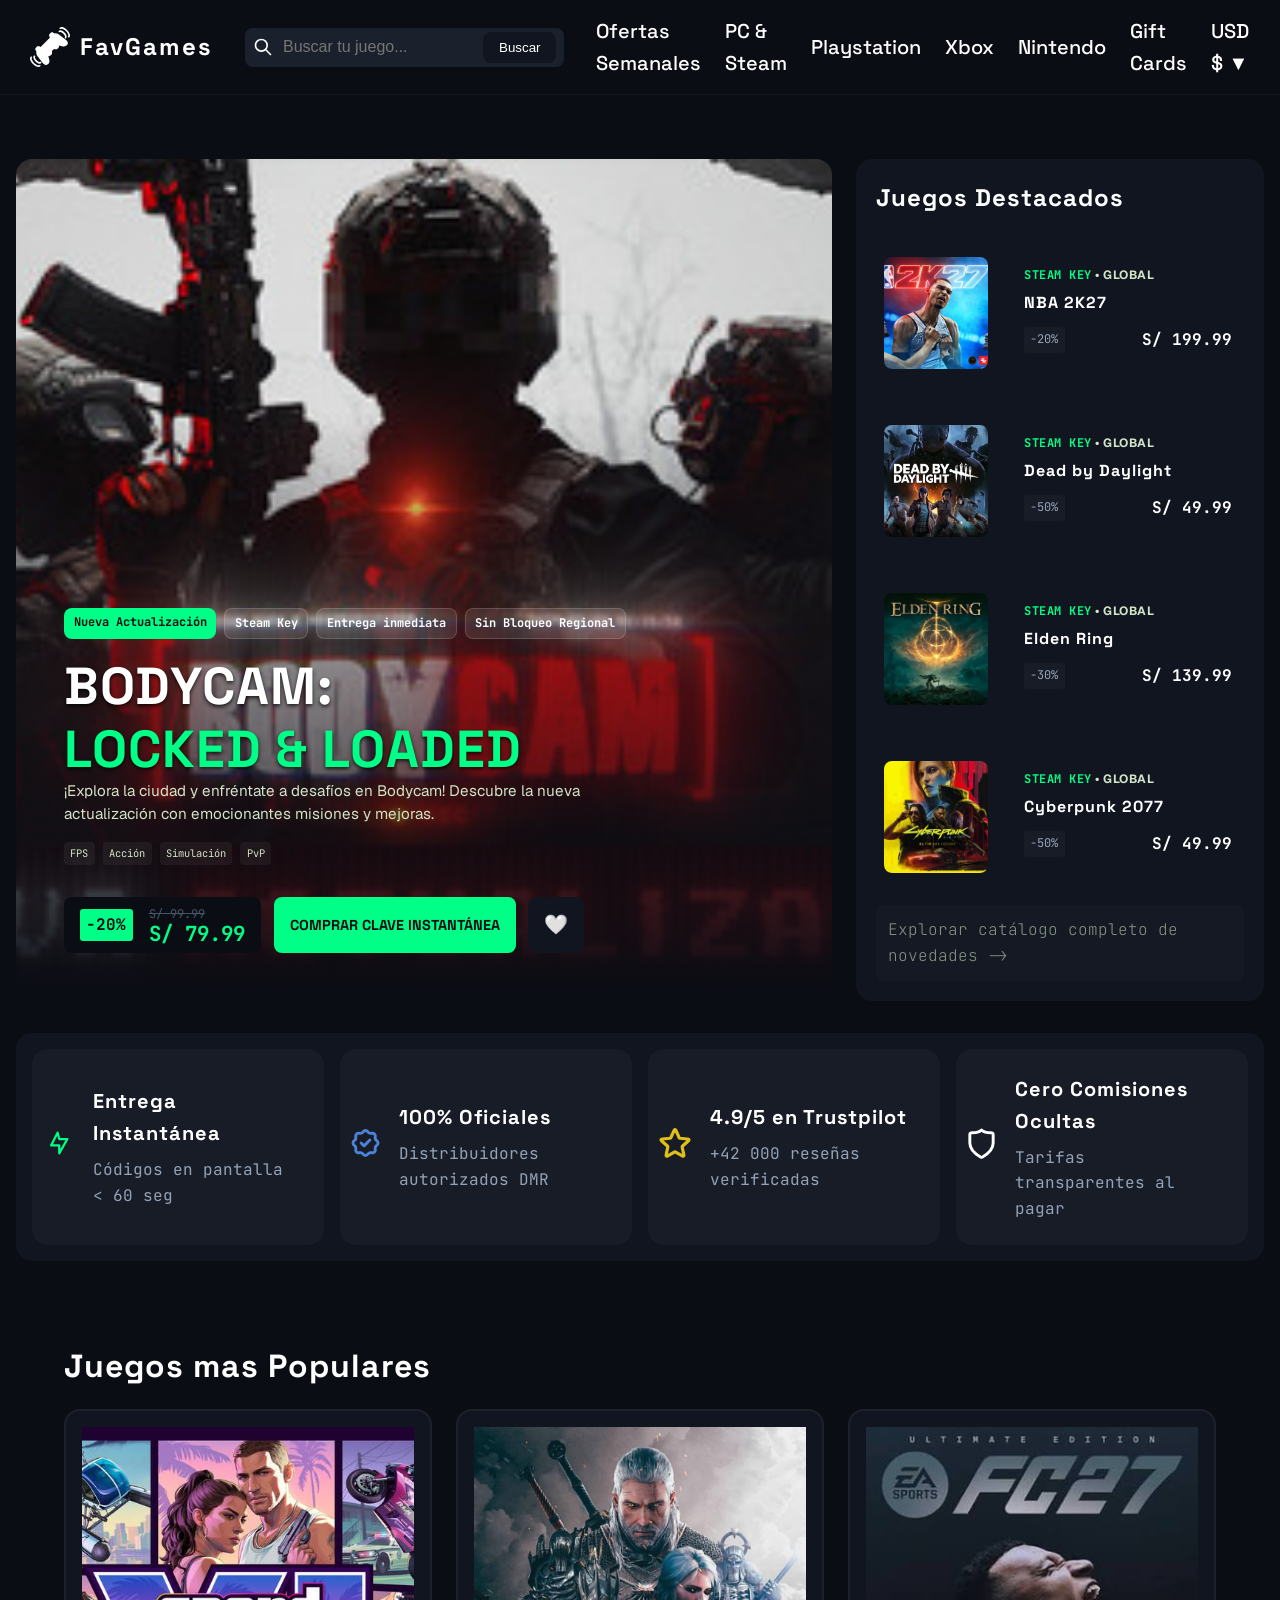
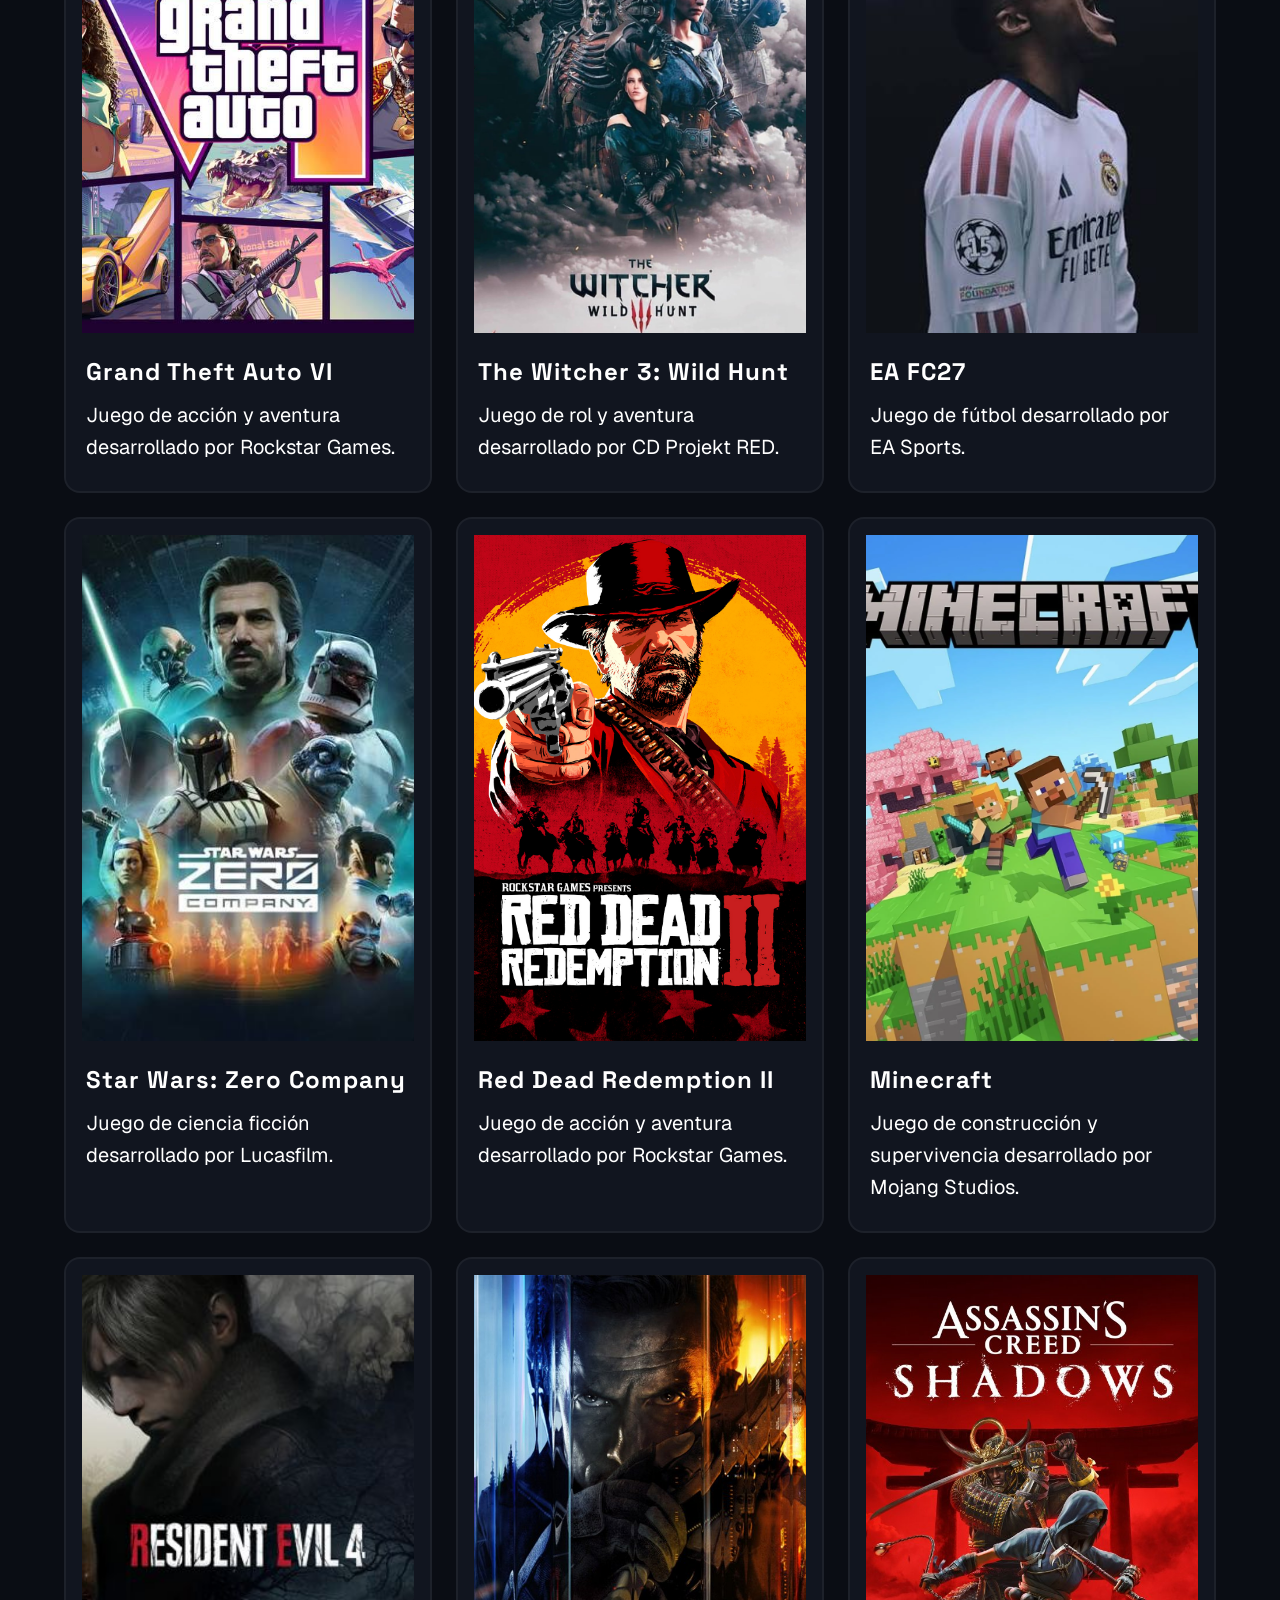
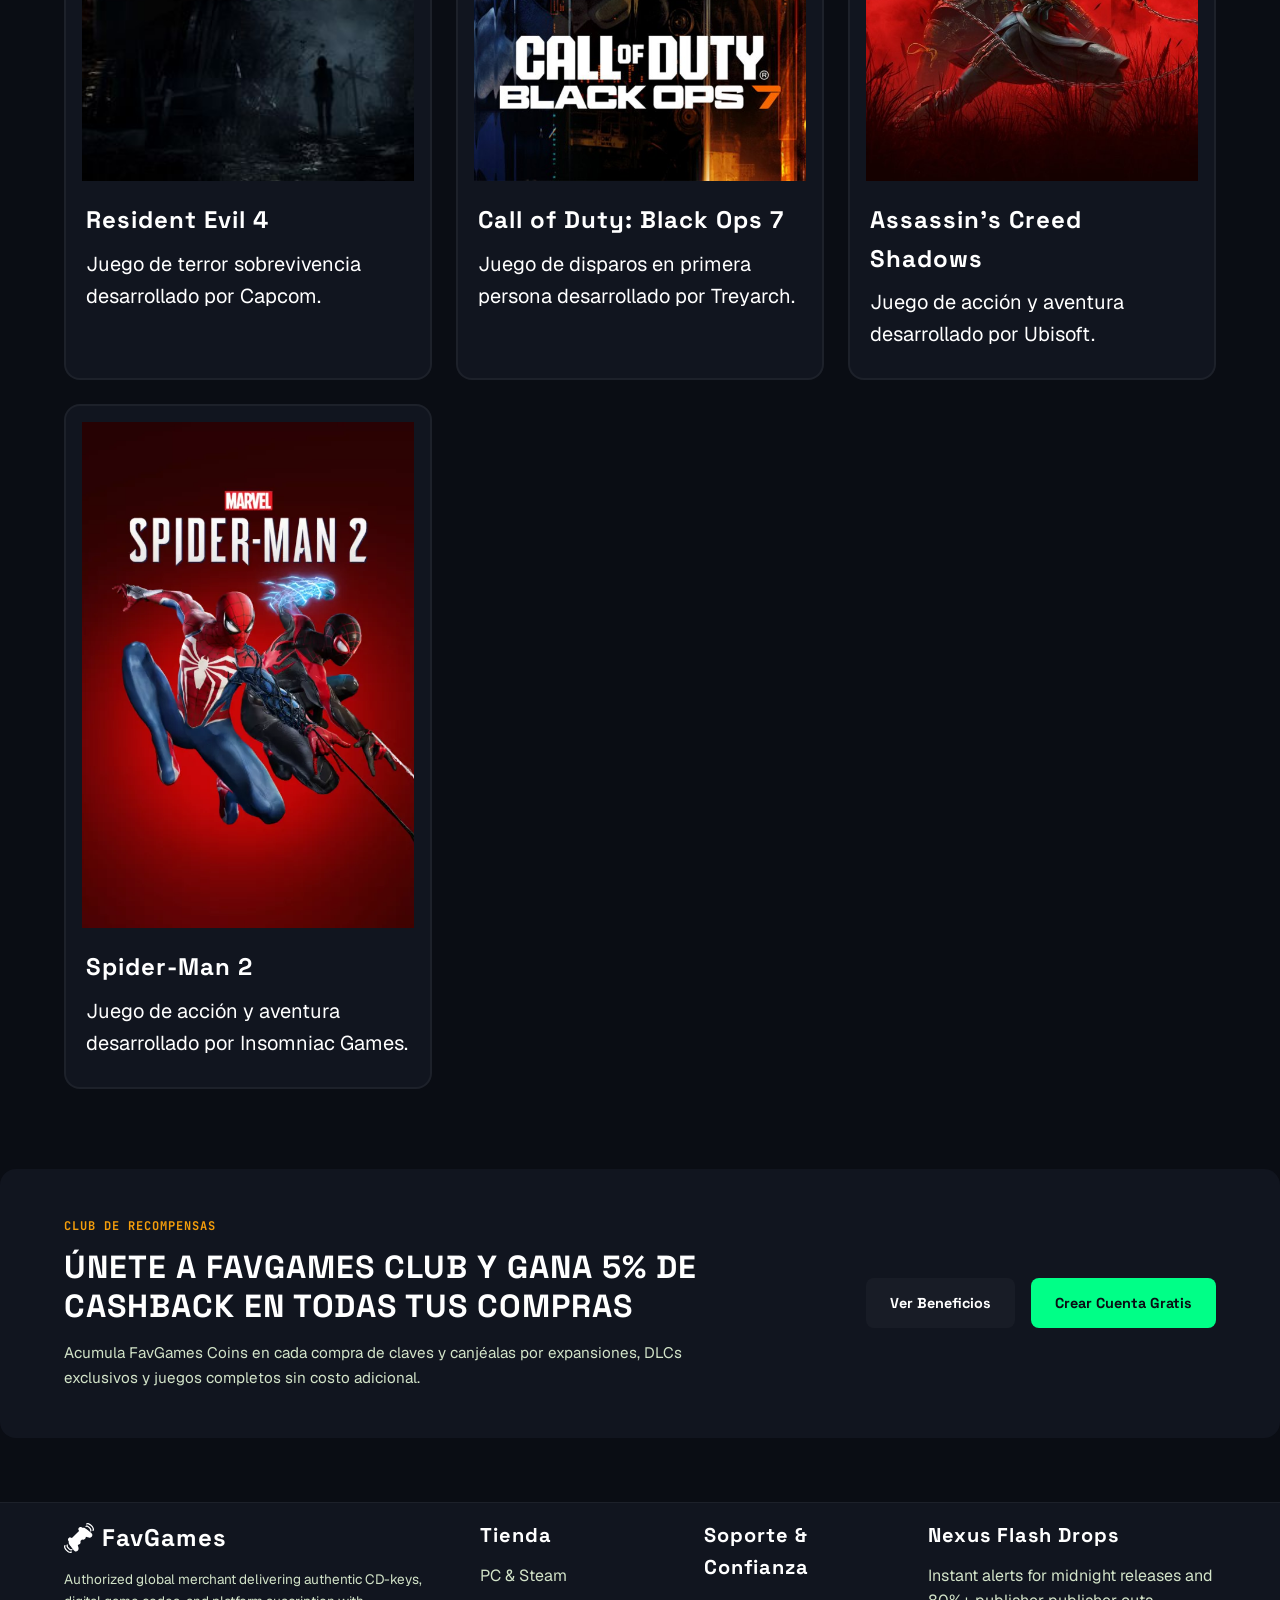
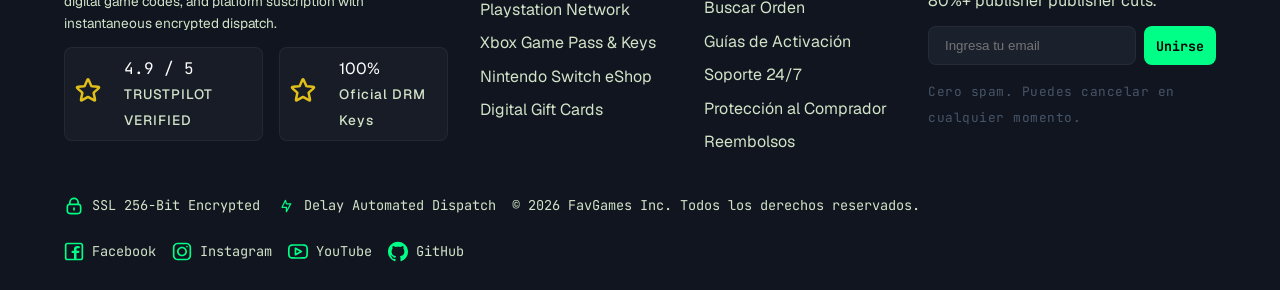
==== commit f223f89b: "fix: cambiar el nombre de la imagen del gta vi" ====
--- a/index.html
+++ b/index.html
@@ -251,7 +251,7 @@
         <div class="games-grid" id="games-grid">
           <article class="game-card">
             <div class="game-poster">
-              <img src="./assets/juegos/gtavi.jpg" alt="Poster de Grand Theft Auto VI" />
+              <img src="./assets/juegos/gta-vi.jpg" alt="Poster de Grand Theft Auto VI" />
             </div>
             <div class="game-info">
               <h3 class="game-title">Grand Theft Auto VI</h3>
@@ -333,6 +333,15 @@
               <p class="game-description">Juego de acción y aventura desarrollado por Ubisoft.</p>
             </div>
           </article>
+
+          <article class="game-card">
+            <div class="game-poster">
+              <img src="./assets/juegos/spiderman-2.webp" alt="Poster de Spider-Man 2" />
+            </div>
+            <div class="game-info">
+              <h3 class="game-title">Spider-Man 2</h3>
+              <p class="game-description">Juego de acción y aventura desarrollado por Insomniac Games.</p>
+            </div>
         </div>
       </div>
     </div>
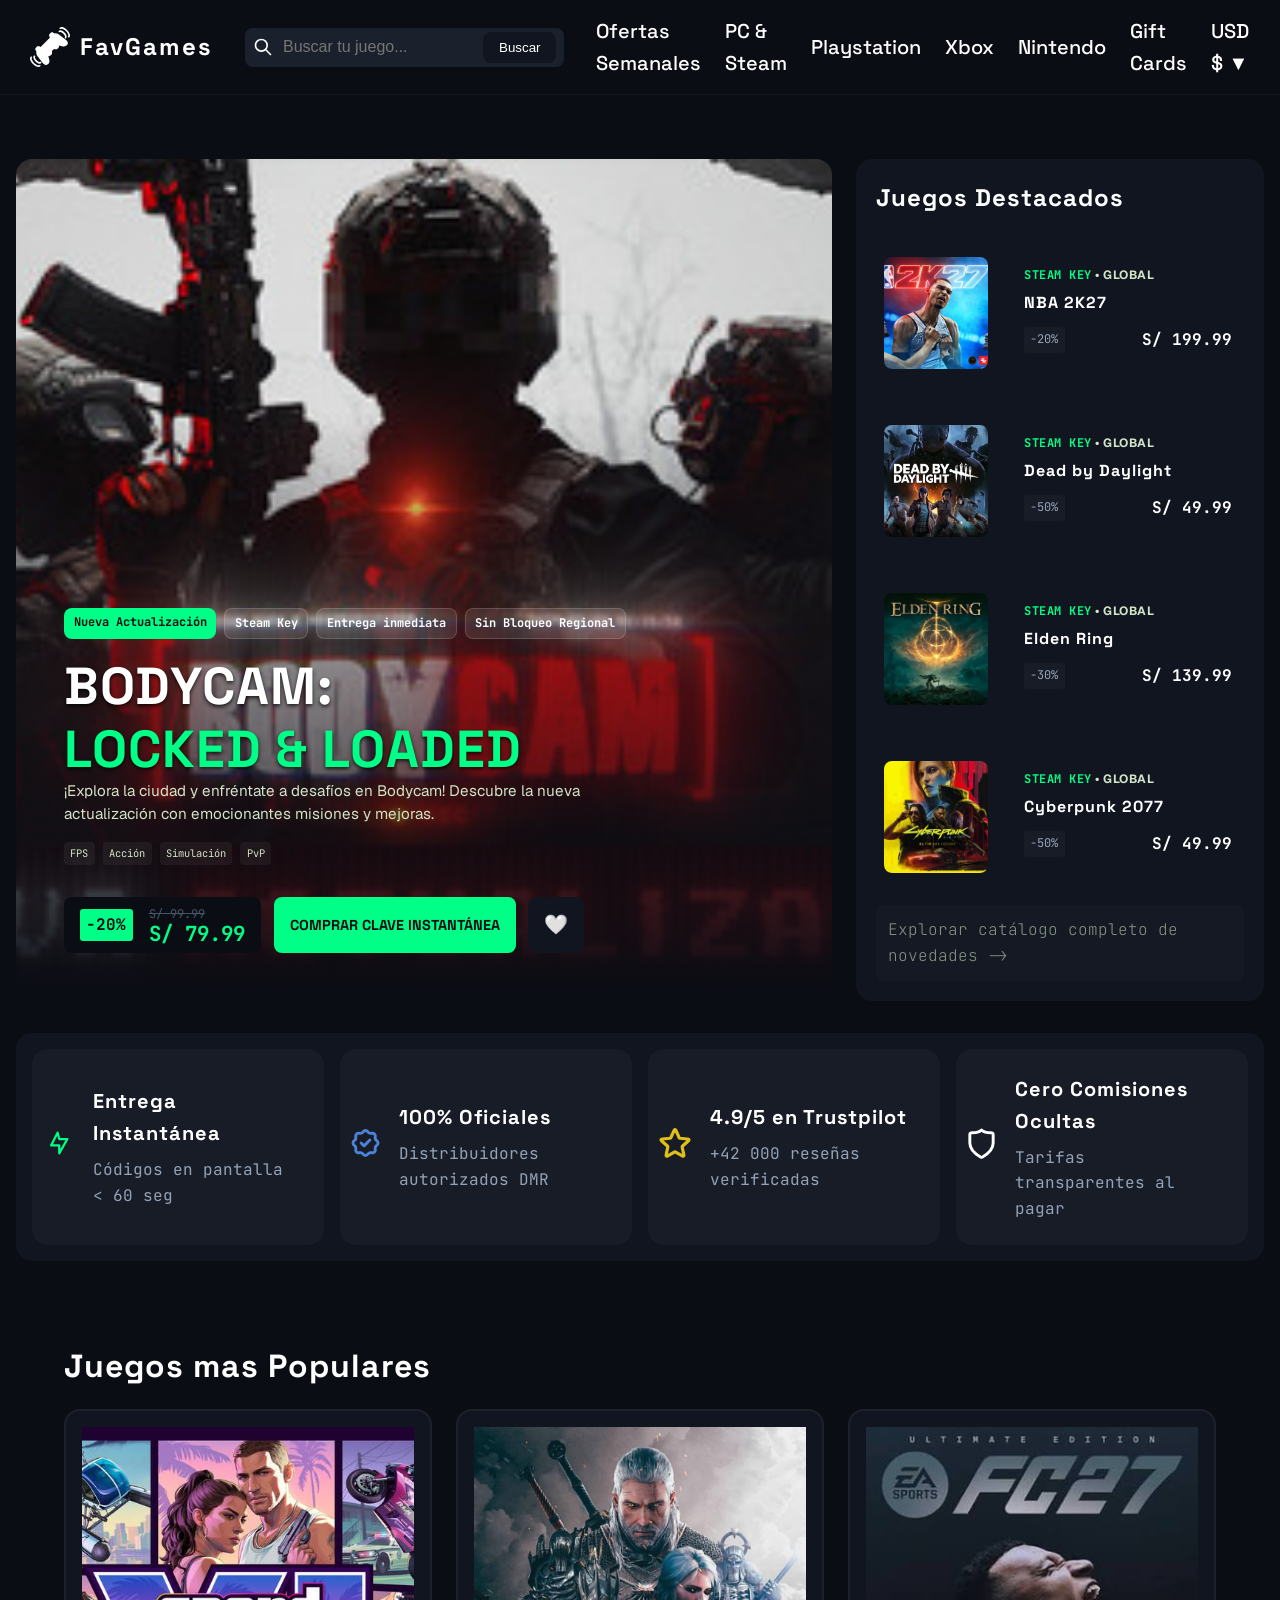
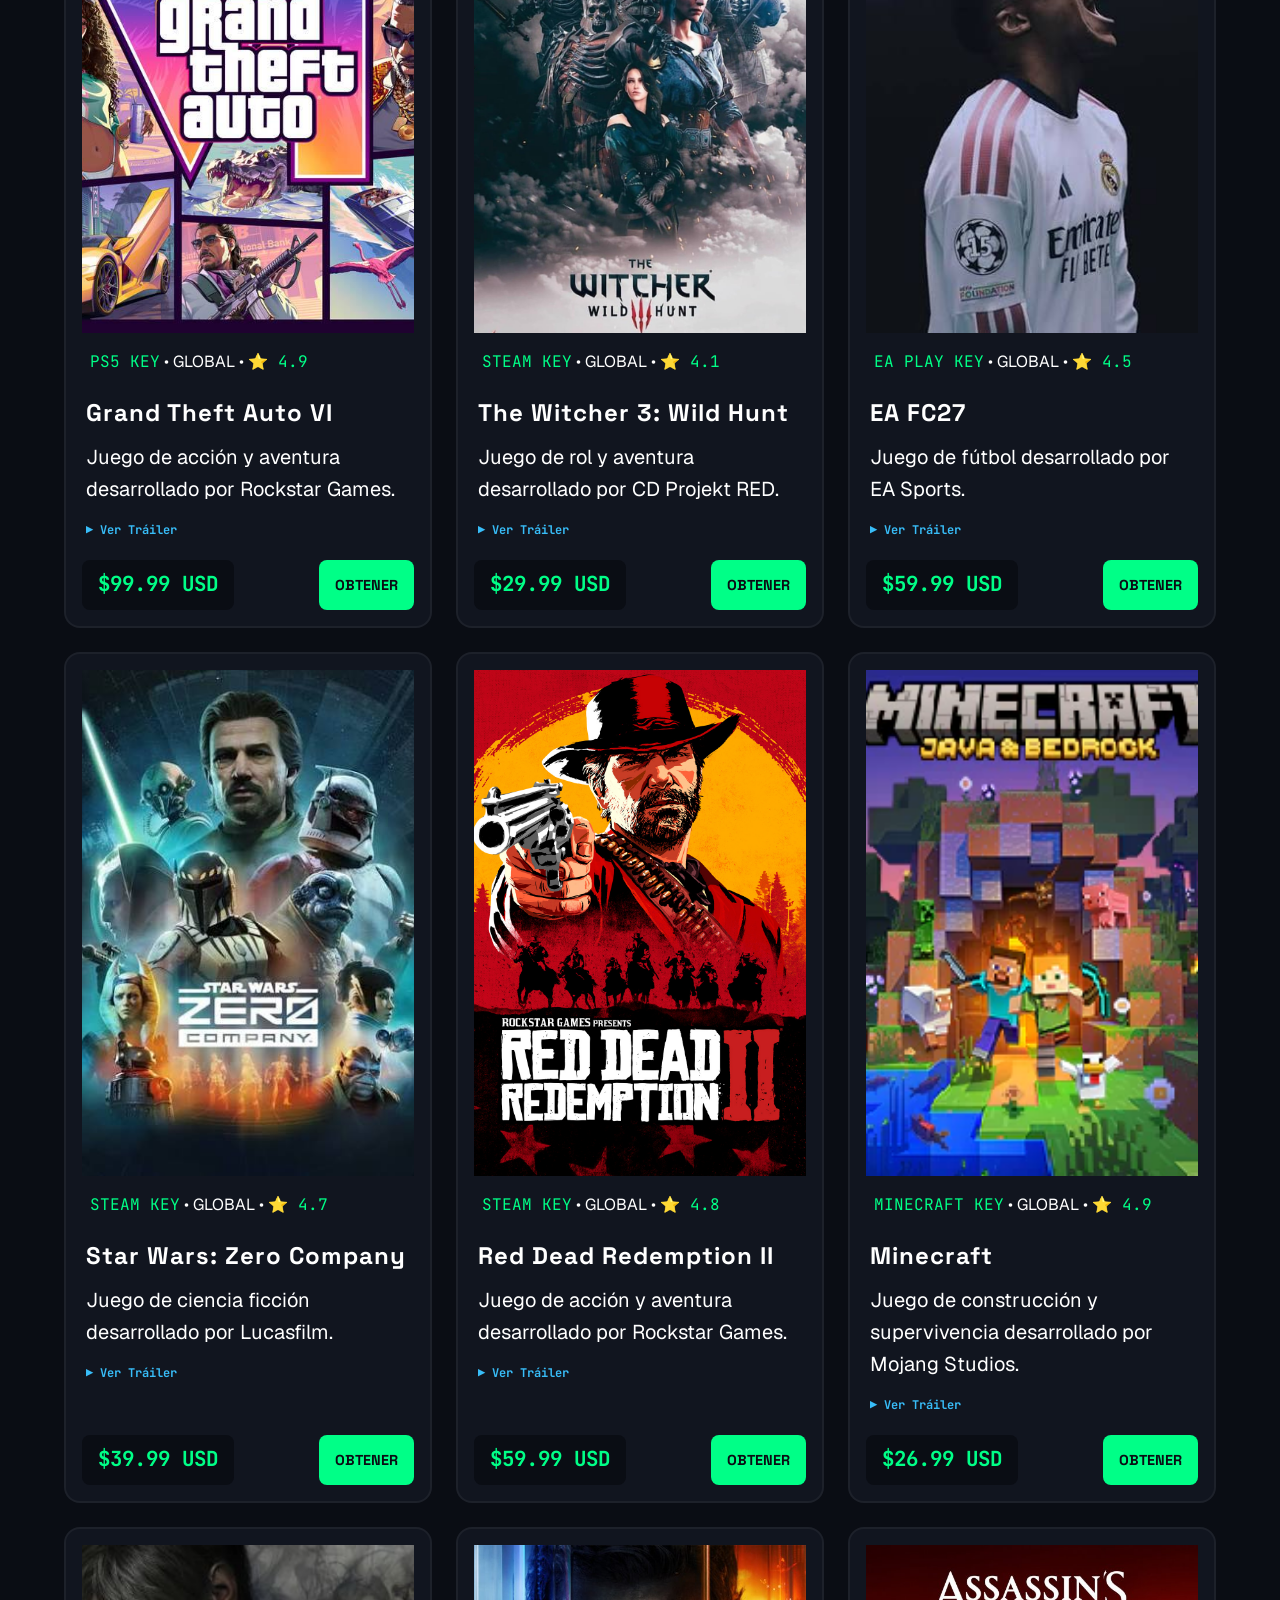
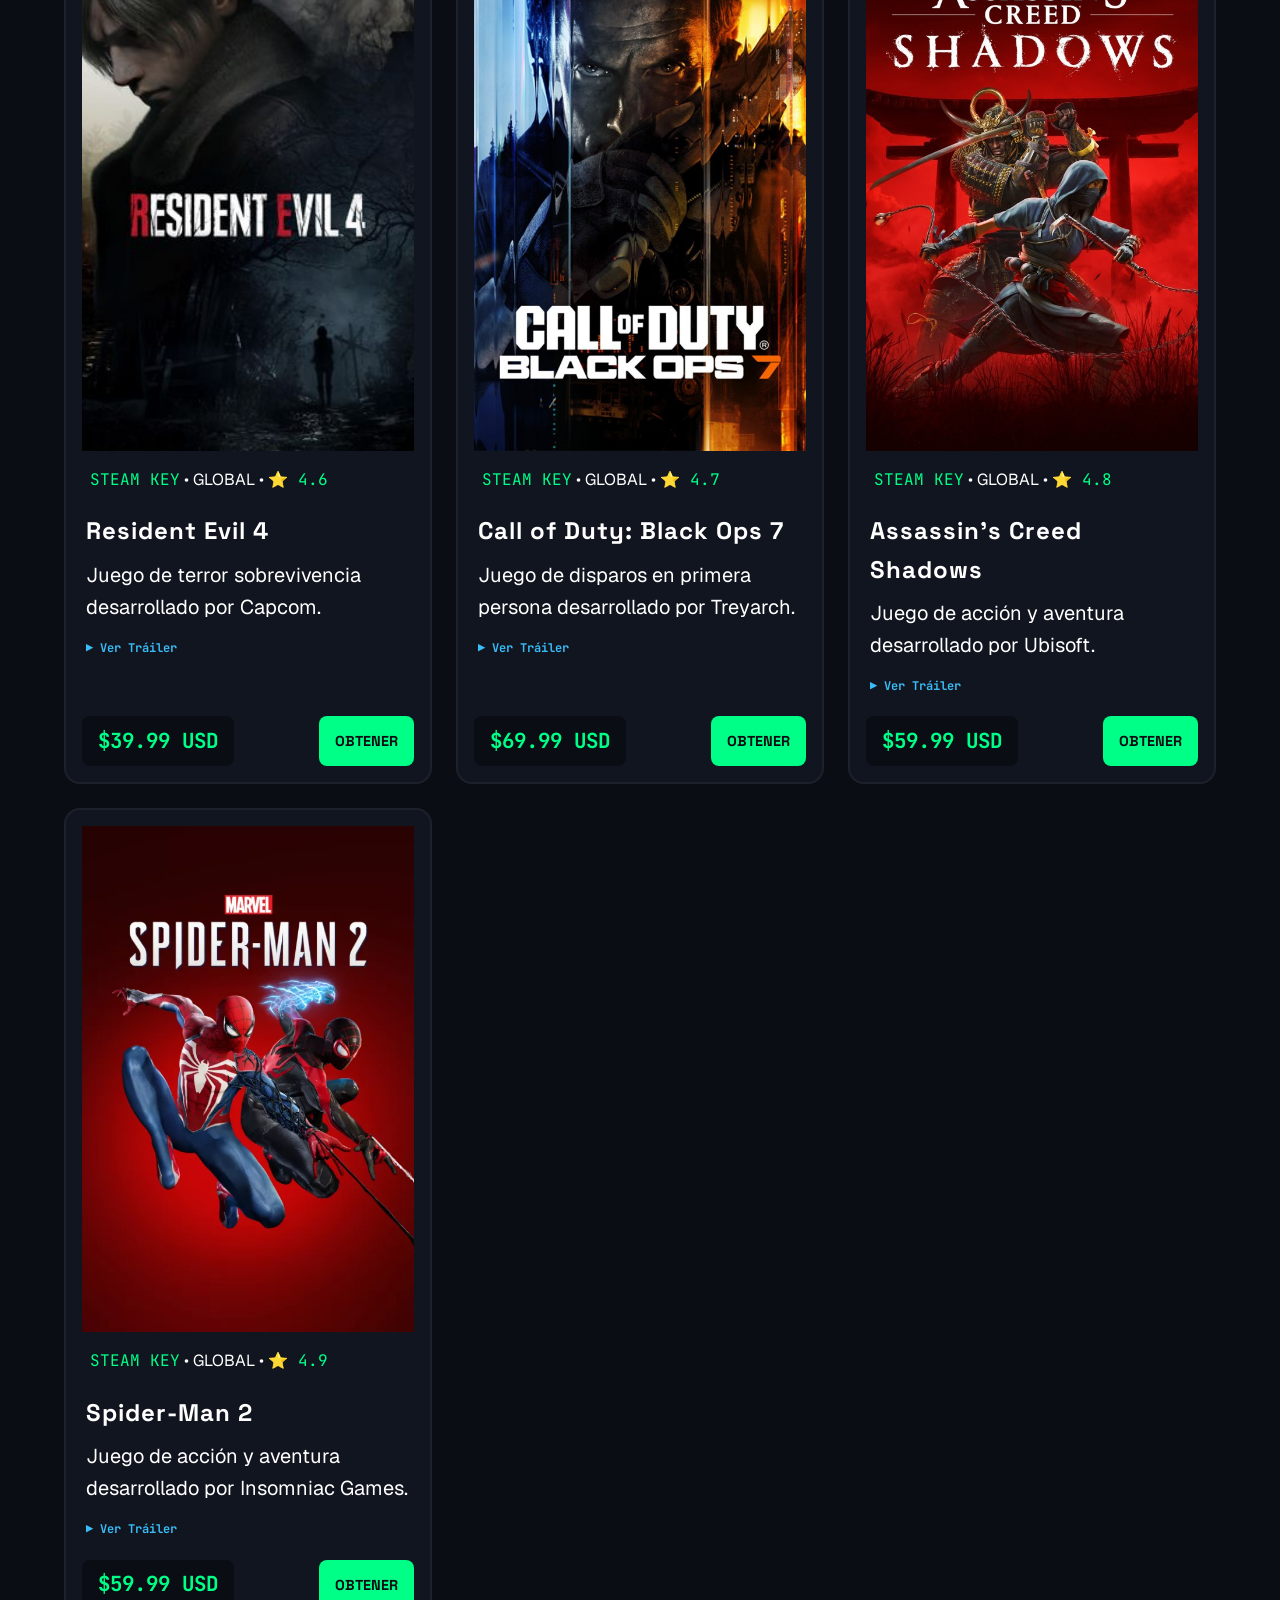
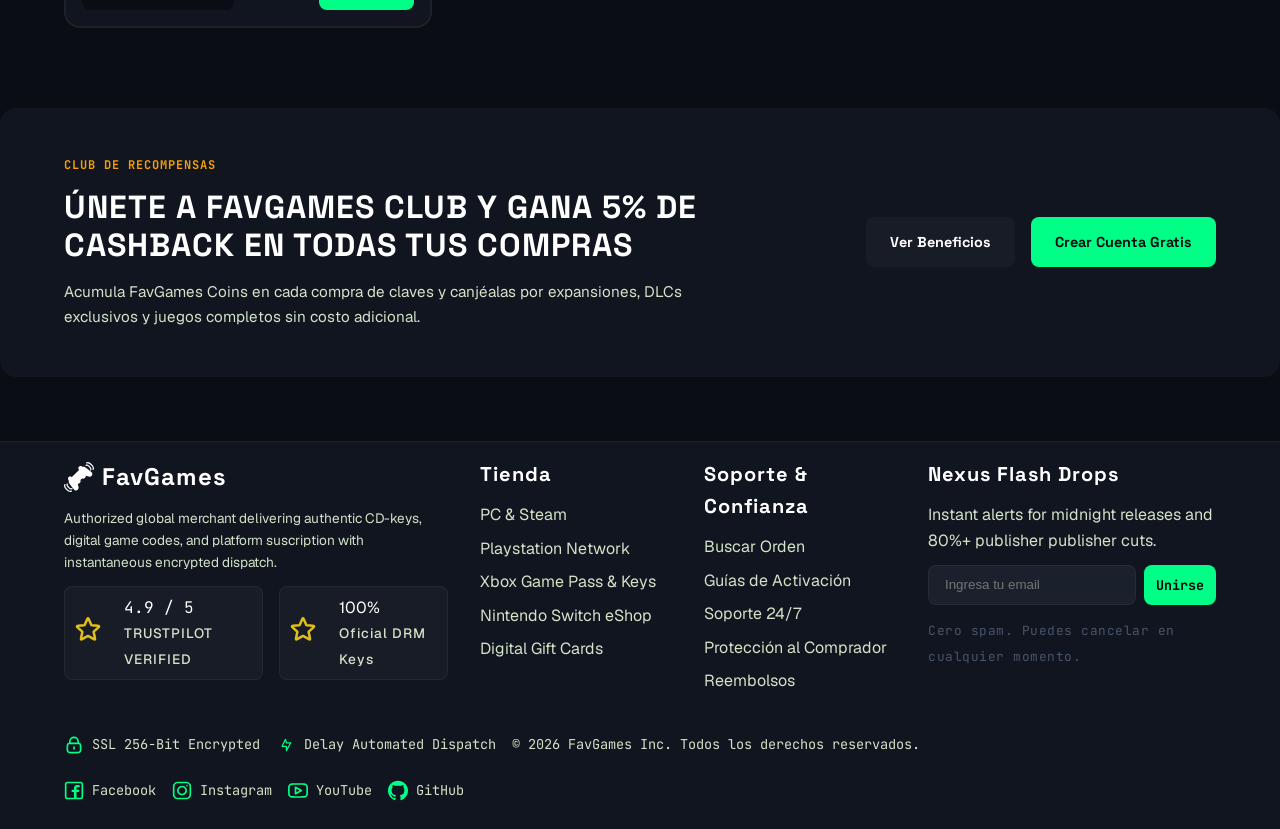
==== commit a6f826bf: "feat: agregar precio, boton de comprar e informacion adicional a la tarjetas de juegos" ====
--- a/index.html
+++ b/index.html
@@ -253,54 +253,181 @@
             <div class="game-poster">
               <img src="./assets/juegos/gta-vi.jpg" alt="Poster de Grand Theft Auto VI" />
             </div>
+
+            <p class="card-platform-info">
+                <span class="label-platform">PS5 KEY</span>
+                <span class="label-separator">•</span>
+                <span class="region">GLOBAL</span>
+                <spam class="label-separator">•</spam>
+                <span class="label-platform">⭐ 4.9</span>
+            </p>
+
             <div class="game-info">
               <h3 class="game-title">Grand Theft Auto VI</h3>
               <p class="game-description">Juego de acción y aventura desarrollado por Rockstar Games.</p>
-            </div>
-          </article>
+              <a href="https://www.youtube.com/watch?v=VQRLujxTm3c&t=9s" target="_blank" rel="noopener noreferrer" class="game-trailer-link">
+                ▶ Ver Tráiler
+              </a>
+            </div>
+
+            <div class="card-footer">
+              <div class="card-prices">
+                <div class="price-numbers">
+                  <span class="game-price">$99.99 USD</span>
+                </div>
+              </div>
+              <button class="btn-primary">OBTENER</button>
+            </div>
+          </article>
+          
           <article class="game-card">
             <div class="game-poster">
               <img src="./assets/juegos/theWitcher3.jpg" alt="Poster de The Witcher 3: Wild Hunt" />
             </div>
+
+            <p class="card-platform-info">
+                <span class="label-platform">STEAM KEY</span>
+                <span class="label-separator">•</span>
+                <span class="region">GLOBAL</span>
+                <spam class="label-separator">•</spam>
+                <span class="label-platform">⭐ 4.1</span>
+            </p>
+
             <div class="game-info">
               <h3 class="game-title">The Witcher 3: Wild Hunt</h3>
               <p class="game-description">Juego de rol y aventura desarrollado por CD Projekt RED.</p>
-            </div>
-          </article>
+              <a href="https://www.youtube.com/watch?v=IGk17XQ7IrQ" target="_blank" rel="noopener noreferrer" class="game-trailer-link">
+                ▶ Ver Tráiler
+              </a>
+            </div>
+
+            <div class="card-footer">
+              <div class="card-prices">
+                <div class="price-numbers">
+                  <span class="game-price">$29.99 USD</span>
+                </div>
+              </div>
+              <button class="btn-primary">OBTENER</button>
+          </article>
+
           <article class="game-card">
             <div class="game-poster">
               <img src="./assets/juegos/fc27.jpg" alt="Poster de EA FC27" />
             </div>
+
+            <p class="card-platform-info">
+                <span class="label-platform">EA PLAY KEY</span>
+                <span class="label-separator">•</span>
+                <span class="region">GLOBAL</span>
+                <spam class="label-separator">•</spam>
+                <span class="label-platform">⭐ 4.5</span>
+            </p>
+
             <div class="game-info">
               <h3 class="game-title">EA FC27</h3>
               <p class="game-description">Juego de fútbol desarrollado por EA Sports.</p>
-            </div>
-          </article>
+              <a href="https://www.youtube.com/watch?v=MOclJJ7IpSY" target="_blank" rel="noopener noreferrer" class="game-trailer-link">
+                ▶ Ver Tráiler
+              </a>
+            </div>
+
+            <div class="card-footer">
+              <div class="card-prices">
+                <div class="price-numbers">
+                  <span class="game-price">$59.99 USD</span>
+                </div>
+              </div>
+              <button class="btn-primary">OBTENER</button>
+            </div>
+          </article>
+
           <article class="game-card">
             <div class="game-poster">
               <img src="./assets/juegos/star-wars-zero-company.jpg" alt="Poster de Star Wars: Zero Company" />
             </div>
+
+            <p class="card-platform-info">
+                <span class="label-platform">STEAM KEY</span>
+                <span class="label-separator">•</span>
+                <span class="region">GLOBAL</span>
+                <spam class="label-separator">•</spam>
+                <span class="label-platform">⭐ 4.7</span>
+            </p>
+
             <div class="game-info">
               <h3 class="game-title">Star Wars: Zero Company</h3>
               <p class="game-description">Juego de ciencia ficción desarrollado por Lucasfilm.</p>
+              <a href="https://www.youtube.com/watch?v=Q-pQE8dUV_g" target="_blank" rel="noopener noreferrer" class="game-trailer-link">
+                ▶ Ver Tráiler
+              </a>
+            </div>
+
+            <div class="card-footer">
+              <div class="card-prices">
+                <div class="price-numbers">
+                  <span class="game-price">$39.99 USD</span>
+                </div>
+              </div>
+              <button class="btn-primary">OBTENER</button>
             </div>
           </article>
           <article class="game-card">
             <div class="game-poster">
               <img src="./assets/juegos/red-dead-redeption-ii.jpg" alt="Poster de Red Dead Redemption II" />
             </div>
+
+            <p class="card-platform-info">
+                <span class="label-platform">STEAM KEY</span>
+                <span class="label-separator">•</span>
+                <span class="region">GLOBAL</span>
+                <spam class="label-separator">•</spam>
+                <span class="label-platform">⭐ 4.8</span>
+            </p>
+
             <div class="game-info">
               <h3 class="game-title">Red Dead Redemption II</h3>
               <p class="game-description">Juego de acción y aventura desarrollado por Rockstar Games.</p>
-            </div>
-          </article>
-          <article class="game-card">
-            <div class="game-poster">
-              <img src="./assets/juegos/minecraft.webp" alt="Poster de Minecraft" />
-            </div>
+              <a href="https://www.youtube.com/watch?v=eaW0tYpxyp0" target="_blank" rel="noopener noreferrer" class="game-trailer-link">
+                ▶ Ver Tráiler
+              </a>
+            </div>
+
+            <div class="card-footer">
+              <div class="card-prices">
+                <div class="price-numbers">
+                  <span class="game-price">$59.99 USD</span>
+                </div>
+              </div>
+              <button class="btn-primary">OBTENER</button>
+          </article>
+          <article class="game-card">
+            <div class="game-poster">
+              <img src="./assets/juegos/minecraft.png" alt="Poster de Minecraft" />
+            </div>
+
+            <p class="card-platform-info">
+                <span class="label-platform">MINECRAFT KEY</span>
+                <span class="label-separator">•</span>
+                <span class="region">GLOBAL</span>
+                <spam class="label-separator">•</spam>
+                <span class="label-platform">⭐ 4.9</span>
+            </p>
+
             <div class="game-info">
               <h3 class="game-title">Minecraft</h3>
               <p class="game-description">Juego de construcción y supervivencia desarrollado por Mojang Studios.</p>
+              <a href="https://www.youtube.com/watch?v=79RwQe6EN_4" target="_blank" rel="noopener noreferrer" class="game-trailer-link">
+                ▶ Ver Tráiler
+              </a>
+            </div>
+
+            <div class="card-footer">
+              <div class="card-prices">
+                <div class="price-numbers">
+                  <span class="game-price">$26.99 USD</span>
+                </div>
+              </div>
+              <button class="btn-primary">OBTENER</button>
             </div>
           </article>
 
@@ -308,9 +435,30 @@
             <div class="game-poster">
               <img src="./assets/juegos/resident-evil-4.jpg" alt="Poster de Resident Evil 4" />
             </div>
+
+            <p class="card-platform-info">
+                <span class="label-platform">STEAM KEY</span>
+                <span class="label-separator">•</span>
+                <span class="region">GLOBAL</span>
+                <spam class="label-separator">•</spam>
+                <span class="label-platform">⭐ 4.6</span>
+            </p>
+
             <div class="game-info">
               <h3 class="game-title">Resident Evil 4</h3>
               <p class="game-description">Juego de terror sobrevivencia desarrollado por Capcom.</p>
+              <a href="https://www.youtube.com/watch?v=Id2EaldBaWw" target="_blank" rel="noopener noreferrer" class="game-trailer-link">
+                ▶ Ver Tráiler
+              </a>
+            </div>
+
+            <div class="card-footer">
+              <div class="card-prices">
+                <div class="price-numbers">
+                  <span class="game-price">$39.99 USD</span>
+                </div>
+              </div>
+              <button class="btn-primary">OBTENER</button>
             </div>
           </article>
 
@@ -318,9 +466,30 @@
             <div class="game-poster">
               <img src="./assets/juegos/call-of-duty-bo-7.jpg" alt="Poster de Call of Duty: Black Ops 7" />
             </div>
+
+            <div class="card-platform-info">
+                <span class="label-platform">STEAM KEY</span>
+                <span class="label-separator">•</span>
+                <span class="region">GLOBAL</span>
+                <spam class="label-separator">•</spam>
+                <span class="label-platform">⭐ 4.7</span>
+            </div>
+
             <div class="game-info">
               <h3 class="game-title">Call of Duty: Black Ops 7</h3>
               <p class="game-description">Juego de disparos en primera persona desarrollado por Treyarch.</p>
+              <a href="https://www.youtube.com/watch?v=9txkGBj_trg" target="_blank" rel="noopener noreferrer" class="game-trailer-link">
+                ▶ Ver Tráiler
+              </a>
+            </div>
+
+            <div class="card-footer">
+              <div class="card-prices">
+                <div class="price-numbers">
+                  <span class="game-price">$69.99 USD</span>
+                </div>
+              </div>
+              <button class="btn-primary">OBTENER</button>
             </div>
           </article>
 
@@ -328,19 +497,58 @@
             <div class="game-poster">
               <img src="./assets/juegos/assassins-creed-shadows.jpg" alt="Poster de Assassin's Creed Shadows" />
             </div>
+
+            <div class="card-platform-info">
+                <span class="label-platform">STEAM KEY</span>
+                <span class="label-separator">•</span>
+                <span class="region">GLOBAL</span>
+                <spam class="label-separator">•</spam>
+                <span class="label-platform">⭐ 4.8</span>
+            </div>
+
             <div class="game-info">
               <h3 class="game-title">Assassin's Creed Shadows</h3>
               <p class="game-description">Juego de acción y aventura desarrollado por Ubisoft.</p>
+              <a href="https://www.youtube.com/watch?v=_JzywR97gUs" target="_blank" rel="noopener noreferrer" class="game-trailer-link">
+                ▶ Ver Tráiler
+              </a>
+            </div>
+
+            <div class="card-footer">
+              <div class="card-prices">
+                <div class="price-numbers">
+                  <span class="game-price">$59.99 USD</span>
+                </div>
+              </div>
+              <button class="btn-primary">OBTENER</button>
             </div>
           </article>
 
           <article class="game-card">
             <div class="game-poster">
               <img src="./assets/juegos/spiderman-2.webp" alt="Poster de Spider-Man 2" />
+            </div>
+            <div class="card-platform-info">
+                <span class="label-platform">STEAM KEY</span>
+                <span class="label-separator">•</span>
+                <span class="region">GLOBAL</span>
+                <spam class="label-separator">•</spam>
+                <span class="label-platform">⭐ 4.9</span>
             </div>
             <div class="game-info">
               <h3 class="game-title">Spider-Man 2</h3>
               <p class="game-description">Juego de acción y aventura desarrollado por Insomniac Games.</p>
+              <a href="https://www.youtube.com/watch?v=rCIV0y8jNy4" target="_blank" rel="noopener noreferrer" class="game-trailer-link">
+                ▶ Ver Tráiler
+              </a>
+            </div>
+            <div class="card-footer">
+              <div class="card-prices">
+                <div class="price-numbers">
+                  <span class="game-price">$59.99 USD</span>
+                </div>
+              </div>
+              <button class="btn-primary">OBTENER</button>
             </div>
         </div>
       </div>
--- a/css/home.css
+++ b/css/home.css
@@ -454,6 +454,8 @@
 
 .hero-sidebar .game-card {
   display: flex;
+  flex-direction: row;
+  height: auto;
   align-items: center;
   gap: 1rem;
   padding: 1rem 0;
@@ -483,6 +485,7 @@
   height: 120px;
   flex-shrink: 0;
   padding-bottom: 0;
+  
 
   img {
     border-radius: 0.5rem;
@@ -501,19 +504,18 @@
     font-weight: bold;
     letter-spacing: 0.5px;
     color: var(--text-secondary-2);
-
-    .label-platform {
-      font-family: 'Etiquetas', sans-serif;
-      color: var(--primary);
-    }
-  }
-
+  }
   .game-title {
     font-size: 1rem;
     color: var(--text-primary);
     margin: 0 0 0.4rem 0;
   }
 }
+
+.label-platform {
+      font-family: 'Etiquetas', sans-serif;
+      color: var(--primary);
+    }
 
 .hero-sidebar .game-price-row {
   display: flex;
@@ -633,6 +635,10 @@
   background-color: var(--card-bg);
   border: 2px solid var(--border);
   border-radius: 1rem;
+
+  display: flex;
+  flex-direction: column;
+  height: 100%;
 }
 
 .game-poster {
@@ -652,7 +658,10 @@
 }
 
 .game-info {
-  padding: 0.75rem ;
+  padding: 0.75rem;
+  display: flex;
+  flex-direction: column;
+  flex: 1;
 }
 
 .game-title {
@@ -665,6 +674,56 @@
   font-family: 'TextoPrincipal', sans-serif;
   font-size: 1.25rem;
   margin-bottom: 0.5rem;
+}
+
+.game-trailer-link {
+  display: inline-flex;
+  align-items: center;
+  gap: 0.3rem;
+  color: var(--tertiary);
+  font-family: 'Etiquetas', sans-serif;
+  font-size: 0.75rem;
+  font-weight: bold;
+  text-decoration: none;
+  margin-top: 0.5rem;
+  align-self: flex-start;
+  transition: color 0.3s ease, transform 0.2s ease;
+
+  &:hover, &:focus {
+  color: var(--primary);
+  text-decoration: underline;
+  transform: translateX(3px);
+  }
+}
+
+
+.card-footer {
+  display: flex;
+  justify-content: space-between;
+  padding: .5rem;
+  gap: 0.8rem;
+  margin-top: auto;
+}
+
+.card-platform-info {
+  padding: 0.5rem 1rem;
+}
+
+.card-prices {
+  background-color: var(--background);
+  font-family: 'Etiquetas', sans-serif;
+  border-radius: 0.5rem;
+  padding: 0.5rem 1rem;
+  display: flex;
+  align-items: center;
+  gap: 1rem;
+}
+
+.game-price {
+  color: var(--primary);
+  font-size: 1.3rem;
+  font-weight: bold;
+  line-height: 1;
 }
 
 .rewards-section {
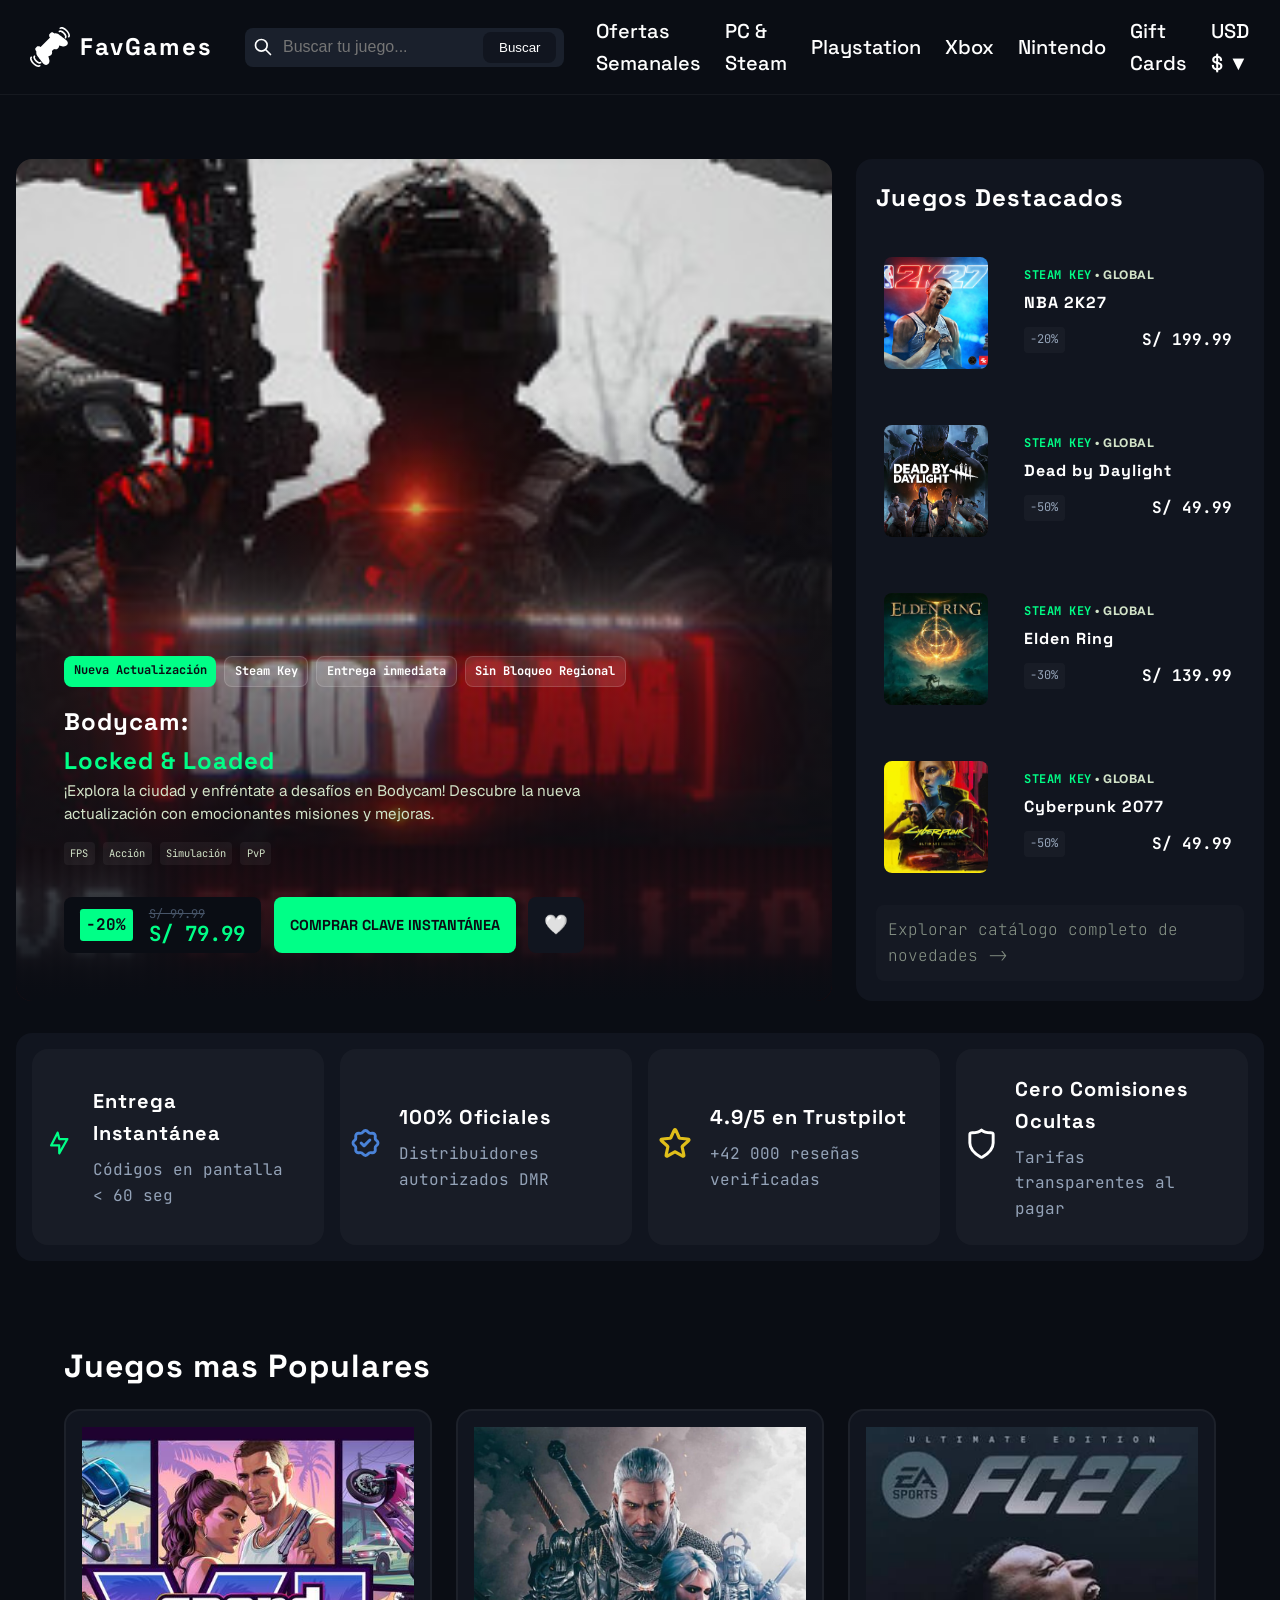
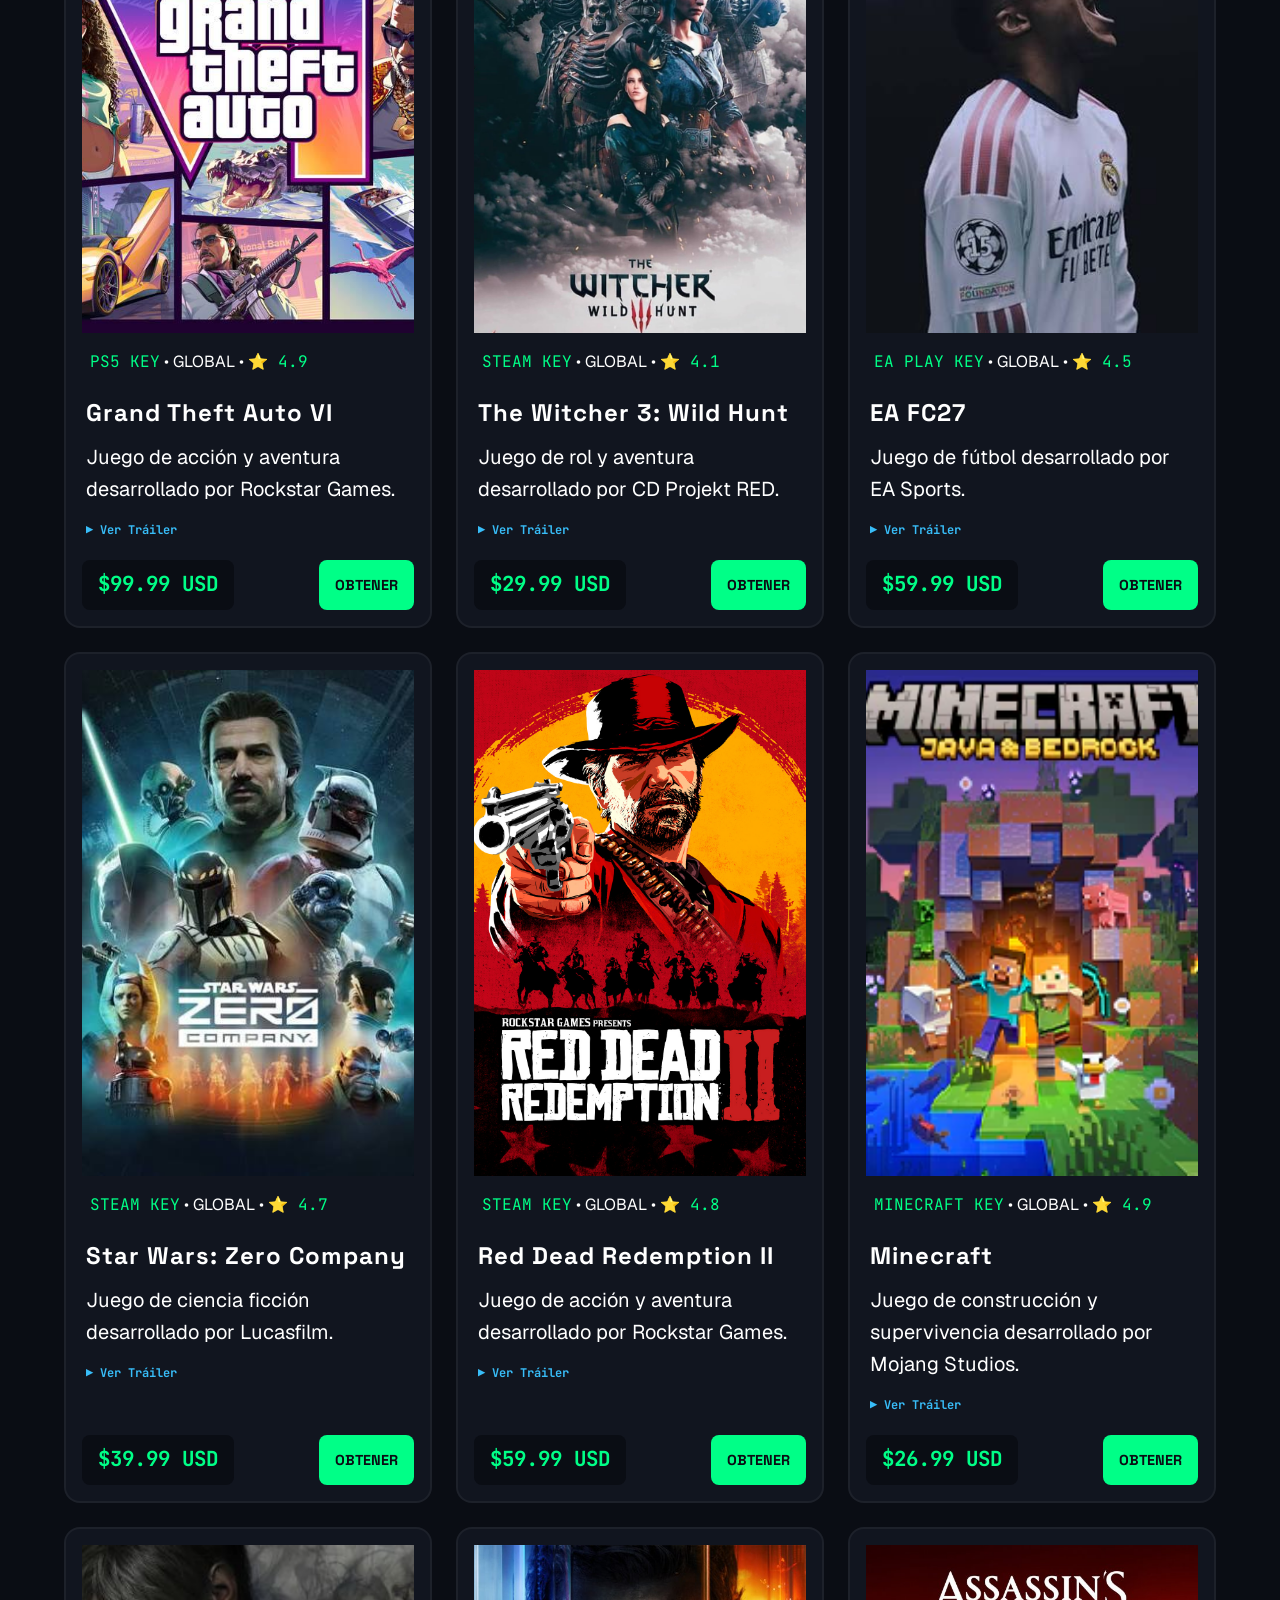
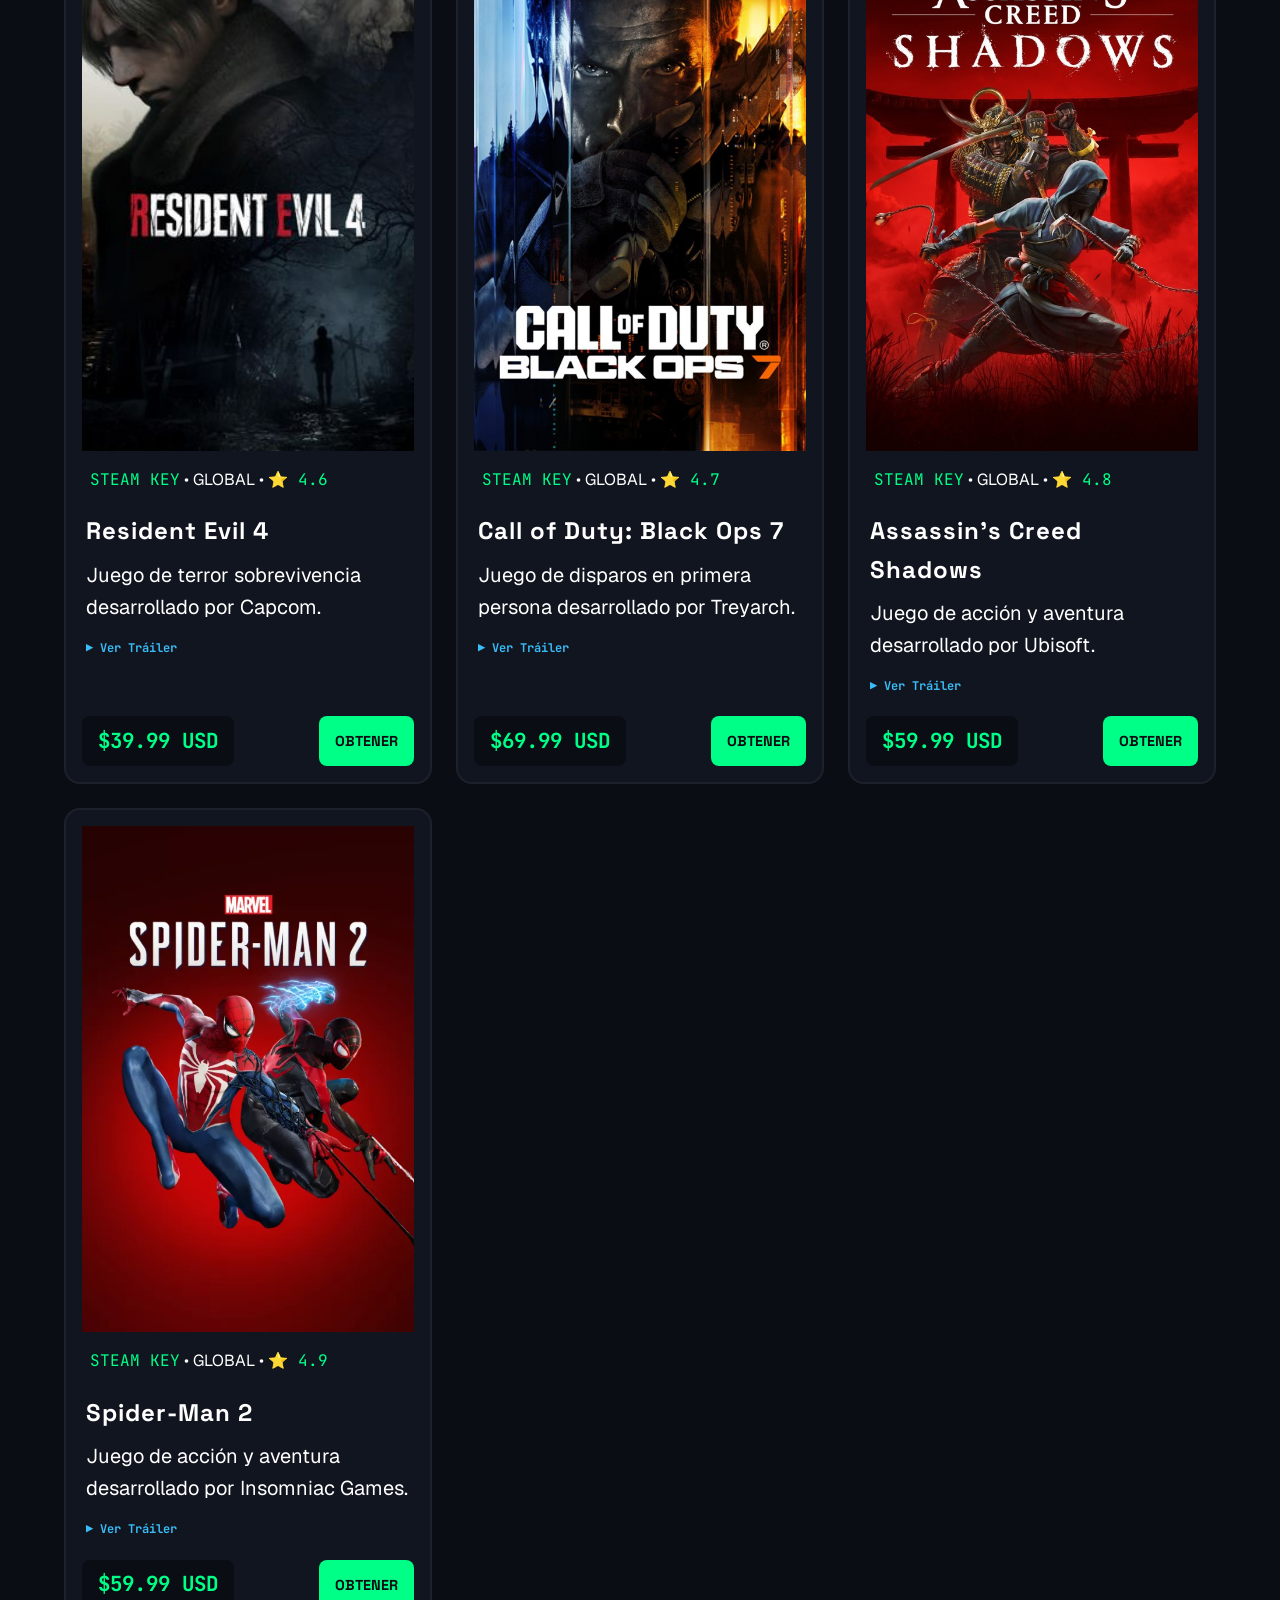
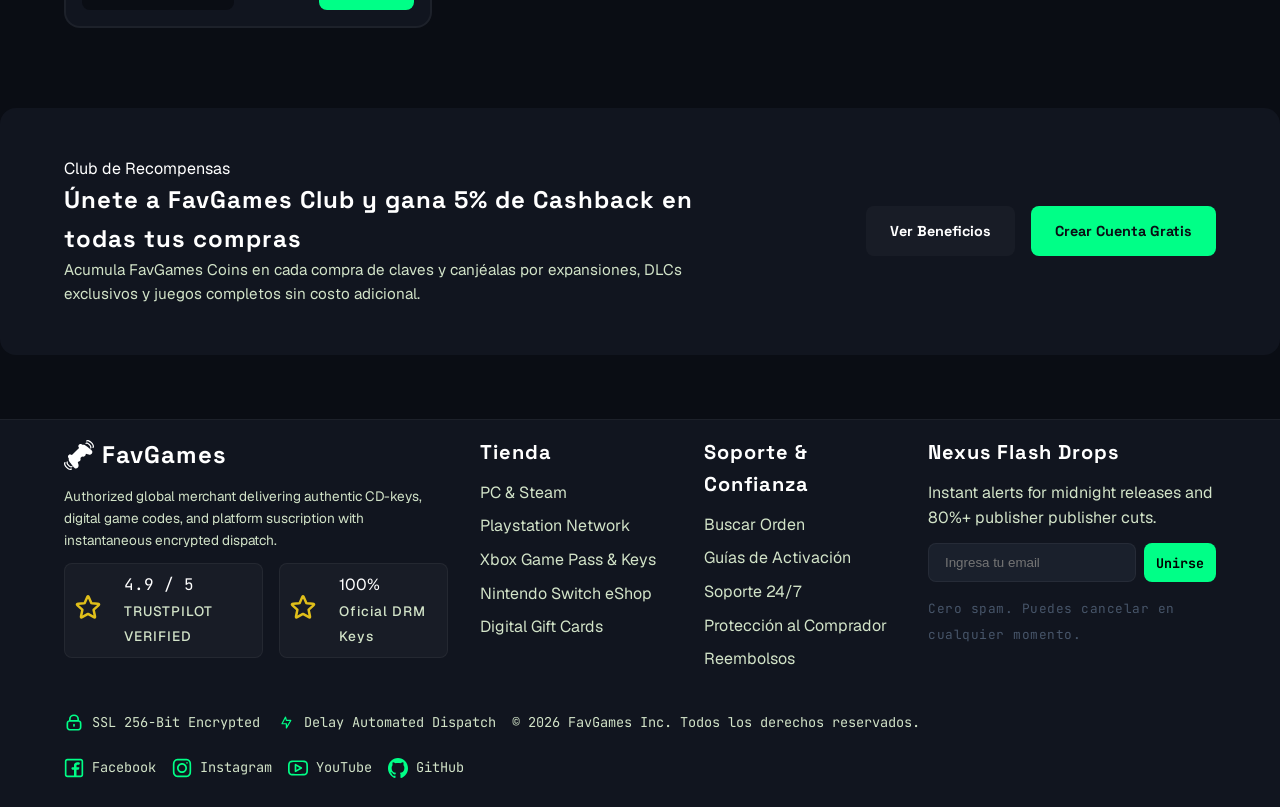
==== commit e3383359: "feat: añadir media querys para dispostivos mas pequeños" ====
--- a/index.html
+++ b/index.html
@@ -409,7 +409,7 @@
                 <span class="label-platform">MINECRAFT KEY</span>
                 <span class="label-separator">•</span>
                 <span class="region">GLOBAL</span>
-                <spam class="label-separator">•</spam>
+                <span class="label-separator">•</span>
                 <span class="label-platform">⭐ 4.9</span>
             </p>
 
@@ -440,7 +440,7 @@
                 <span class="label-platform">STEAM KEY</span>
                 <span class="label-separator">•</span>
                 <span class="region">GLOBAL</span>
-                <spam class="label-separator">•</spam>
+                <n class="label-separator">•</n>
                 <span class="label-platform">⭐ 4.6</span>
             </p>
 
@@ -471,7 +471,7 @@
                 <span class="label-platform">STEAM KEY</span>
                 <span class="label-separator">•</span>
                 <span class="region">GLOBAL</span>
-                <spam class="label-separator">•</spam>
+                <span class="label-separator">•</span>
                 <span class="label-platform">⭐ 4.7</span>
             </div>
 
--- a/css/home.css
+++ b/css/home.css
@@ -311,7 +311,7 @@
   border: 1px solid rgba(255, 255, 255, 0.15);
 }
 
-.hero-tittle {
+.hero-title {
   font-family: 'TitulosTienda', sans-serif;
   text-transform: uppercase;
   font-size: 3.25rem;
@@ -349,7 +349,7 @@
 
 .hero-buy-section {
   display: flex;
-  flex-direction: stretch;
+  align-items: stretch;
   gap: 0.8rem;
   margin-top: 1rem;
 }
@@ -745,7 +745,7 @@
   max-width: 650px;
 }
 
-.rewards-subtittle {
+.rewards-subtitle {
   font-family: 'Etiquetas', sans-serif;
   color: var(--secondary);
   font-size: 0.75rem;
@@ -756,7 +756,7 @@
   margin-bottom: 0.8rem;
 }
 
-.rewards-tittle {
+.rewards-title {
   font-family: 'TitulosTienda', sans-serif;
   font-size: 2rem;
   margin-bottom: 1rem;
@@ -986,4 +986,73 @@
 .footer-icon {
   width: 20px;
   height: 100%;
+}
+
+@media (max-width: 1024px) {
+  .hero .container {
+    grid-template-columns: 1fr;
+  }
+  
+  .rewards-banner {
+    flex-direction: column;
+    text-align: center;
+    padding: 2rem;
+  }
+  
+  .rewards-actions {
+    justify-content: center;
+    width: 100%;
+  }
+  
+  .footer-content {
+    grid-template-columns: repeat(2, 1fr);
+  }
+}
+
+@media (max-width: 768px) {
+  .header .container {
+    flex-direction: column;
+    gap: 1rem;
+  }
+  
+  .header-nav-list {
+    flex-wrap: wrap;
+    justify-content: center;
+    gap: 1rem;
+  }
+
+  .hero-tittle {
+    font-size: 2.2rem;
+  }
+  
+  .hero-main, .hero-main-image {
+    min-height: 480px;
+  }
+  
+  .hero-content {
+    left: 1.5rem;
+    bottom: 1.5rem;
+    right: 1.5rem;
+  }
+  
+  .hero-buy-section {
+    flex-direction: column;
+    align-items: flex-start;
+  }
+  
+  .footer-content {
+    grid-template-columns: 1fr;
+    gap: 2.5rem;
+  }
+  
+  .footer-bottom {
+    flex-direction: column;
+    justify-content: center;
+    text-align: center;
+  }
+  
+  .footer-legal, .footer-social {
+    justify-content: center;
+    flex-wrap: wrap;
+  }
 }
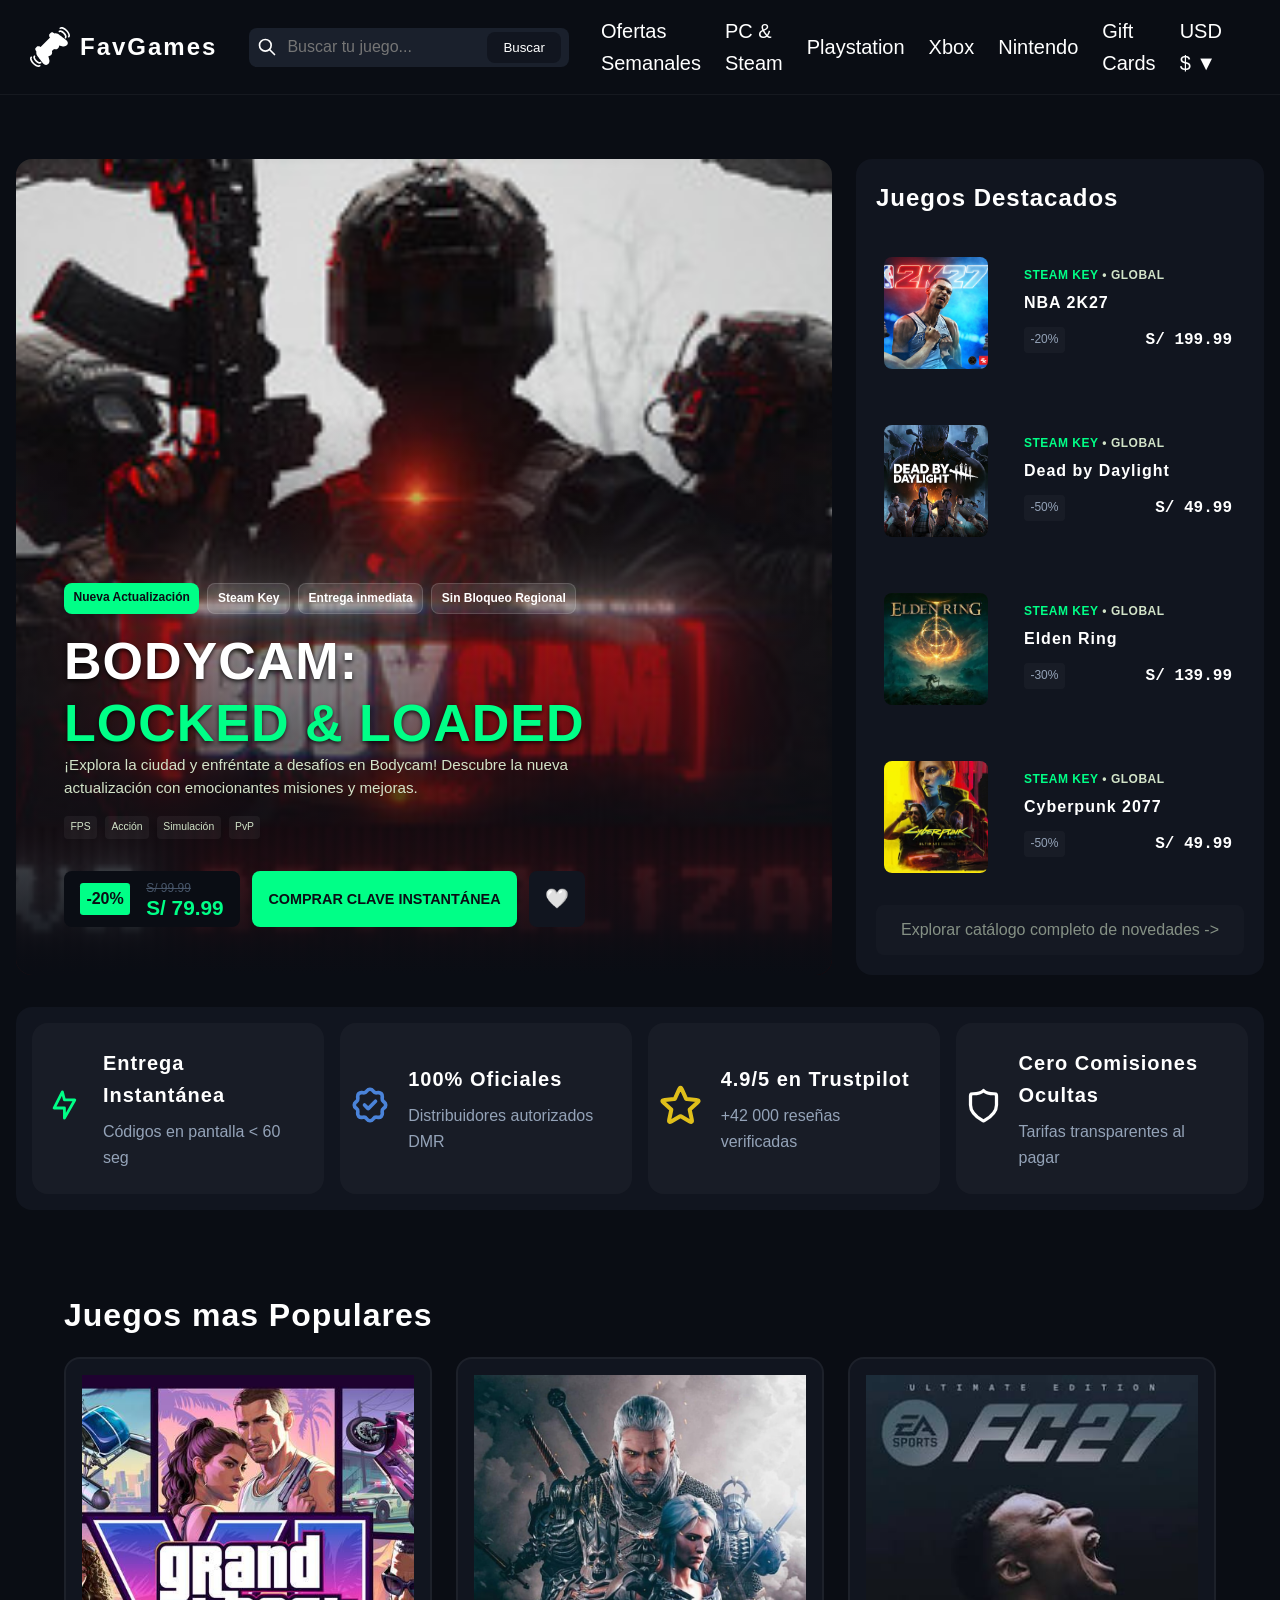
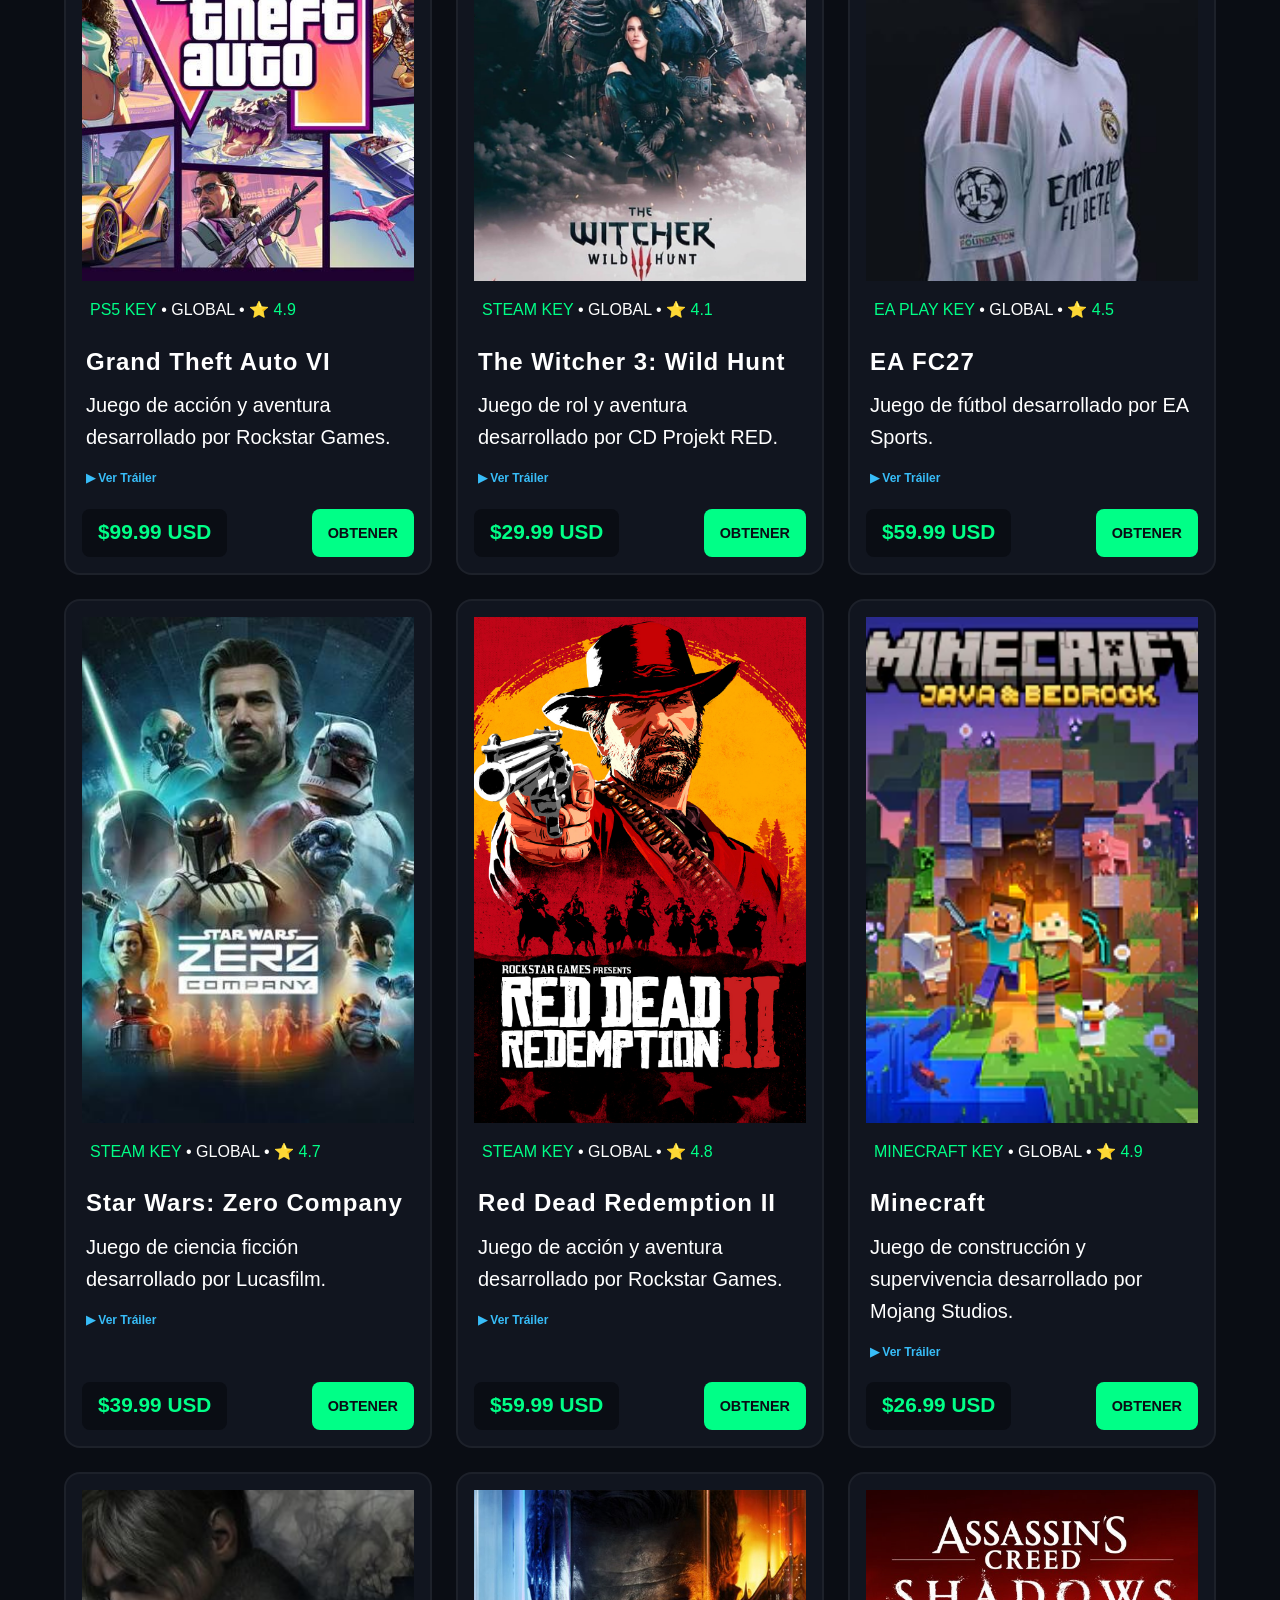
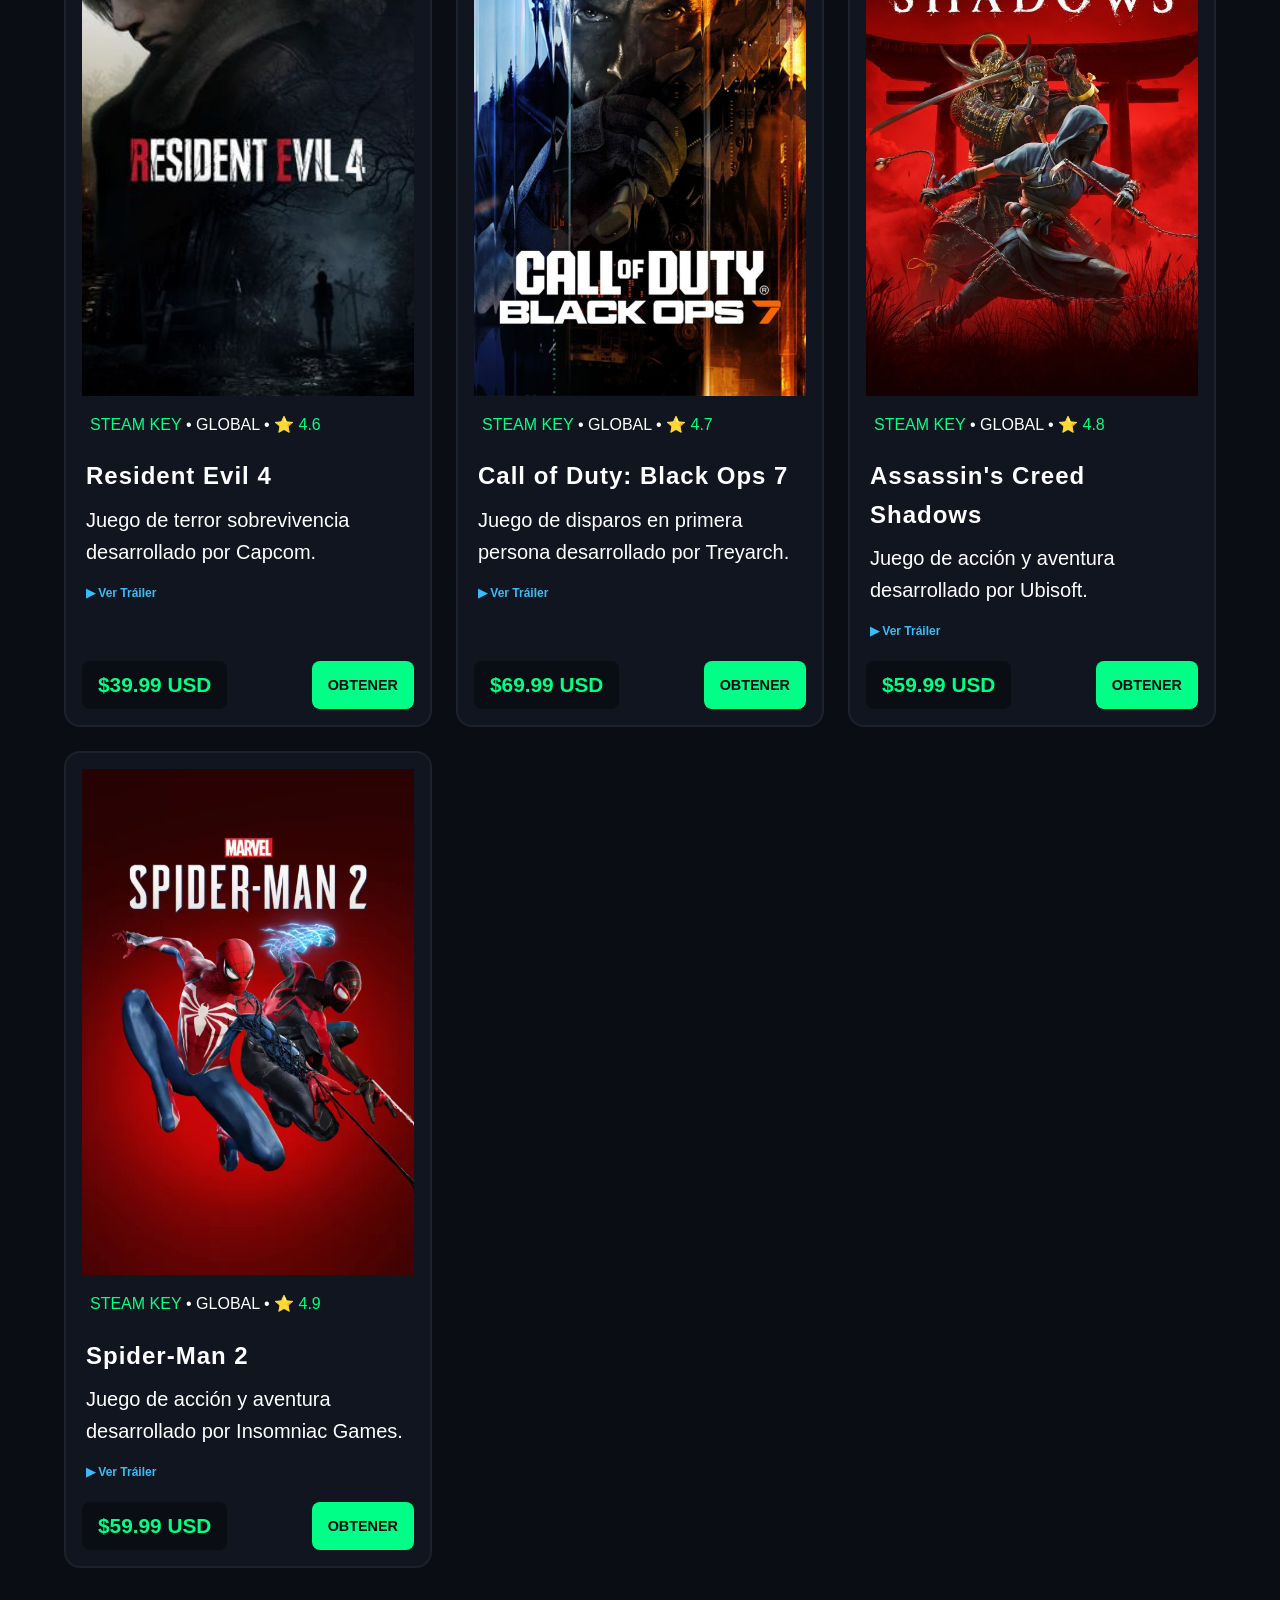
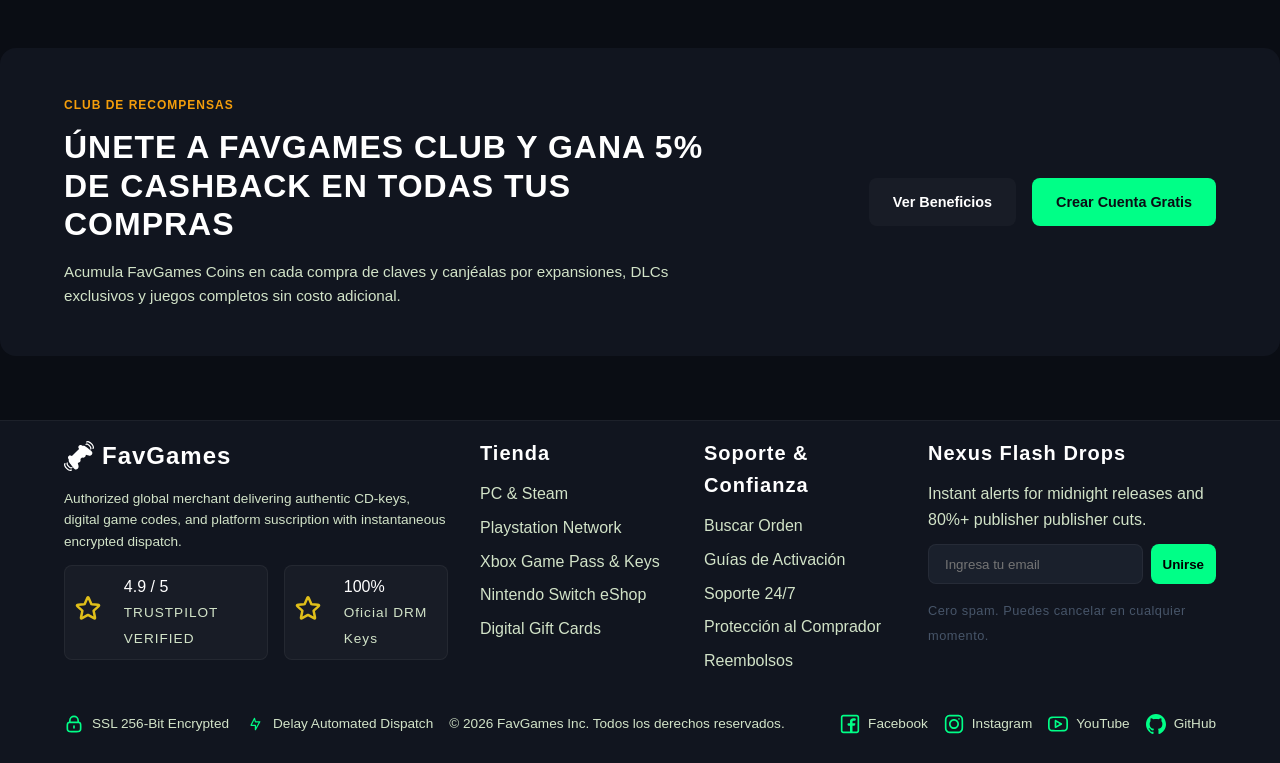
==== commit 87a0e16e: "refactor(css): dividir home.css en múltiples módulos Se separó el archivo principal en base.css, hea" ====
--- a/index.html
+++ b/index.html
@@ -6,7 +6,12 @@
   <meta charset="UTF-8" />
   <meta name="description" content="Bienvenido a FavGames, tu sitio web favorito para información sobre videojuegos.">
 
-  <link rel="stylesheet" href="./css/home.css" />
+  <link rel="stylesheet" href="./css/home/base.css" />
+  <link rel="stylesheet" href="./css/home/header.css" />
+  <link rel="stylesheet" href="./css/home/hero.css" />
+  <link rel="stylesheet" href="./css/home/cards.css" />
+  <link rel="stylesheet" href="./css/home/footer.css" />
+  <link rel="stylesheet" href="./css/home/responsive.css" />
 </head>
 
 <body>
@@ -80,7 +85,7 @@
             <span class="badge badge-dark">Sin Bloqueo Regional</span>
           </div>
           <div class="hero-game-info">
-            <h2 class="hero-tittle">Bodycam:<br>
+            <h2 class="hero-title">Bodycam:<br>
               <span class="text-green">Locked & Loaded</span>
             </h2>
             
@@ -258,7 +263,7 @@
                 <span class="label-platform">PS5 KEY</span>
                 <span class="label-separator">•</span>
                 <span class="region">GLOBAL</span>
-                <spam class="label-separator">•</spam>
+                <span class="label-separator">•</span>
                 <span class="label-platform">⭐ 4.9</span>
             </p>
 
@@ -289,7 +294,7 @@
                 <span class="label-platform">STEAM KEY</span>
                 <span class="label-separator">•</span>
                 <span class="region">GLOBAL</span>
-                <spam class="label-separator">•</spam>
+                <span class="label-separator">•</span>
                 <span class="label-platform">⭐ 4.1</span>
             </p>
 
@@ -319,7 +324,7 @@
                 <span class="label-platform">EA PLAY KEY</span>
                 <span class="label-separator">•</span>
                 <span class="region">GLOBAL</span>
-                <spam class="label-separator">•</spam>
+                <span class="label-separator">•</span>
                 <span class="label-platform">⭐ 4.5</span>
             </p>
 
@@ -350,7 +355,7 @@
                 <span class="label-platform">STEAM KEY</span>
                 <span class="label-separator">•</span>
                 <span class="region">GLOBAL</span>
-                <spam class="label-separator">•</spam>
+                <span class="label-separator">•</span>
                 <span class="label-platform">⭐ 4.7</span>
             </p>
 
@@ -380,7 +385,7 @@
                 <span class="label-platform">STEAM KEY</span>
                 <span class="label-separator">•</span>
                 <span class="region">GLOBAL</span>
-                <spam class="label-separator">•</spam>
+                <span class="label-separator">•</span>
                 <span class="label-platform">⭐ 4.8</span>
             </p>
 
@@ -440,7 +445,7 @@
                 <span class="label-platform">STEAM KEY</span>
                 <span class="label-separator">•</span>
                 <span class="region">GLOBAL</span>
-                <n class="label-separator">•</n>
+                <span class="label-separator">•</span>
                 <span class="label-platform">⭐ 4.6</span>
             </p>
 
@@ -502,7 +507,7 @@
                 <span class="label-platform">STEAM KEY</span>
                 <span class="label-separator">•</span>
                 <span class="region">GLOBAL</span>
-                <spam class="label-separator">•</spam>
+                <span class="label-separator">•</span>
                 <span class="label-platform">⭐ 4.8</span>
             </div>
 
@@ -532,7 +537,7 @@
                 <span class="label-platform">STEAM KEY</span>
                 <span class="label-separator">•</span>
                 <span class="region">GLOBAL</span>
-                <spam class="label-separator">•</spam>
+                <span class="label-separator">•</span>
                 <span class="label-platform">⭐ 4.9</span>
             </div>
             <div class="game-info">
@@ -558,8 +563,8 @@
   <section class="rewards-section container">
     <div class="rewards-banner">
       <div class="rewards-content">
-        <span class="rewards-subtittle">Club de Recompensas</span>
-        <h2 class="rewards-tittle">Únete a FavGames Club y gana 5% de Cashback en todas tus compras</h2>
+        <span class="rewards-subtitle">Club de Recompensas</span>
+        <h2 class="rewards-title">Únete a FavGames Club y gana 5% de Cashback en todas tus compras</h2>
         <p class="rewards-desc">
           Acumula FavGames Coins en cada compra de claves y canjéalas por expansiones, 
           DLCs exclusivos y juegos completos sin costo adicional.
--- a/css/home/base.css
+++ b/css/home/base.css
@@ -0,0 +1,102 @@
+* {
+  margin: 0;
+  padding: 0;
+  box-sizing: border-box;
+}
+
+:root {
+  /* Colores Principales */
+  --primary: #00FF87;        /* Verde neón brillante */
+  --primary-hover: #00cc6c;  /* Verde ligeramente más oscuro para botones en hover */
+  --secondary: #F59E0B;      /* Naranja/Ámbar */
+  --tertiary: #38BDF8;       /* Celeste */
+  
+  /* Fondos y Estructura */
+  --background: #0A0D14;     /* El Neutral oscuro*/
+  --card-bg: #11151f;        /* Un tono apenas más claro para diferenciar las tarjetas */
+  --input-bg: #1a202c;       /* Fondo para barras de búsqueda */
+  --card-hover-bg: #ffffff08; /* Fondo para tarjetas al pasar el mouse */
+  
+  /* Textos */
+  --text-primary: #ffffff;   
+  --text-secondary: #94a3b8; /* Gris claro para categorías y detalles */
+  --text-secondary-2: #d2e3c8; /* Gris verdoso para etiquetas de plataforma */
+  --text-muted: #475569;     /* Gris oscuro para precios tachados */
+  
+  /* Detalles Visuales */
+  --border: rgba(255, 255, 255, 0.05); /* Bordes sutiles */
+  --shadow: rgba(0, 0, 0, 0.8);
+
+  /* Colores de descuento */
+  --discount-bg: var(--primary); 
+  --discount-text: #0A0D14;  /* Texto oscuro */
+
+  --max-width: 1700px;
+}
+
+@font-face {
+  font-family: 'TextoPrincipal';
+  src: url('../fonts/Geist-VariableFont_wght.ttf') format('truetype');
+  font-weight: 100 900;
+  font-style: normal;
+  font-display: swap;
+}
+
+@font-face {
+  font-family: 'Etiquetas';
+  src: url('../fonts/JetBrainsMono-VariableFont_wght.ttf') format('truetype');
+  font-weight: 100 800;
+  font-style: normal;
+  font-display: swap;
+}
+
+@font-face {
+  font-family: 'TitulosTienda';
+  src: url('../fonts/SpaceGrotesk-VariableFont_wght.ttf') format('truetype');
+  font-weight: 300 700; 
+  font-style: normal;
+  font-display: swap;
+}
+
+
+body {
+  background-color: var(--background);
+  font-family: 'TextoPrincipal', sans-serif;
+  color: var(--text-primary);
+  display: flex;
+  min-height: 100vh;
+  flex-direction: column;
+  line-height: 1.6;
+  -webkit-font-smoothing: antialiased;
+}
+
+a {
+  text-decoration: none;
+  color: inherit;
+}
+
+ol, ul {
+  list-style: none;
+}
+
+h1, h2, h3{
+  font-family: 'TitulosTienda', sans-serif;
+  font-weight: 700;
+  letter-spacing: 1px;
+}
+
+p {
+  font-family: 'TextoPrincipal', sans-serif;
+}
+
+.header {
+  padding-top: 15px;
+  padding-bottom: 15px;
+  border-bottom: 1px solid var(--border);
+}
+
+.container {
+  max-width: var(--max-width);
+  width: 100%;
+  margin: 0 auto;
+}
--- a/css/home/header.css
+++ b/css/home/header.css
@@ -0,0 +1,132 @@
+.header .container {
+  display: flex;
+  align-items: center;
+  justify-content: space-between;
+  gap: 2rem;
+}
+
+.logo {
+  display: flex;
+  align-items: center;
+  gap: 10px;
+  
+  .logo-text {
+    letter-spacing: 2px;
+    font-size: 1.5rem;
+  }
+
+  img {
+    width: 40px;
+    height: 40px;
+  }
+}
+
+.header-search {
+  display: flex;
+  justify-content: center;
+  align-items: center;
+  
+  background-color: var(--input-bg);
+  border-radius: 0.5rem;
+  padding: 0.25rem 0.5rem;
+
+  font-family: 'TextoPrincipal', sans-serif;
+
+  img {
+    width: 20px;
+    height: 20px;
+    margin-right: 10px;
+  }
+}
+
+.header-search-input {
+  background: transparent;
+  border: none;
+  color: var(--text-primary);
+  font-size: 1rem;
+  outline: none;
+}
+
+.header-search-button {
+  background-color: var(--card-bg);
+  color: var(--text-primary);
+  border: none;
+  padding: 0.5rem 1rem;
+  border-radius: 0.5rem;
+  cursor: pointer;
+  transition: background-color 0.3s ease;
+
+  &:hover, &:focus {
+    background-color: var(--primary-hover);
+  }
+}
+
+
+.header-nav-list {
+  display: flex;
+  align-items: center;
+  gap: 1.5rem;
+}
+
+.header-nav-item {
+  color: var(--text-primary);
+  font-family: 'TitulosTienda', sans-serif;
+  font-size: 1.25rem;
+  font-weight: 500;
+  transition: color 0.3s ease;
+
+  .header-nav-link:hover, .header-nav-link:focus {
+    color: var(--primary-hover);
+  }     
+}
+
+
+.header-dropdown {
+  position: relative;
+  display: block
+}
+
+.header-drop-button {
+  color: var(--text-primary);
+  font-family: 'TitulosTienda', sans-serif;
+  text-transform: uppercase;
+  font-size: 1.25rem;
+  font-weight: 500;
+  transition: color 0.3s ease;
+
+  &:hover, &:focus {
+    color: var(--primary-hover);
+  }
+}
+
+.header-dropdown-content {
+    display: none;
+    position: absolute;
+    background-color: var(--card-bg);
+    min-width: 160px;
+    box-shadow: 0px 8px 16px 0px var(--shadow);
+    z-index: 1;
+
+    a {
+      color: var(--text-primary);
+      padding: 12px 16px;
+      text-decoration: none;
+      display: block;
+      transition: background-color 0.3s ease;
+
+      &:hover, &:focus {
+        color: var(--primary-hover);
+      }
+    }
+}
+
+.header-dropdown:hover .header-dropdown-content {
+  display: block;
+}
+
+@media (max-width: 1440px) {
+  .header{
+    padding-right: 30px;
+    padding-left: 30px;
+  }
+}
--- a/css/home/hero.css
+++ b/css/home/hero.css
@@ -0,0 +1,371 @@
+.hero {
+  width: 100%;
+  max-width: var(--max-width);
+  margin: 2rem auto;
+  padding: 0 1rem;
+}
+
+.hero .container {
+  display: grid;
+  grid-template-columns: 2fr 1fr;
+  gap: 1.5rem;
+  margin-top: 2rem;
+  align-items: stretch;
+}
+
+.hero-main {
+  position: relative;
+  width: 100%;
+  height: 100%;
+  min-height: 400px;
+  border-radius: 1rem;
+  overflow: hidden;
+}
+
+.hero-main::after {
+  content: '';
+  position: absolute;
+  inset: 0;
+  background: linear-gradient(to top, var(--background) 0%, transparent 70%);
+  z-index: 5;
+  pointer-events: none;
+}
+
+.hero-main-image {
+  width: 100%;
+  height: 100%;
+  min-height: 400px;
+  object-fit: cover;
+  display: block;
+}
+
+.hero-content {
+  position: absolute;
+  bottom: 3rem;
+  left: 3rem;
+  display: flex;
+  flex-direction: column;
+  gap: 1rem;
+  color: var(--text-primary);
+  z-index: 10;
+  max-width: 600px;
+}
+
+.hero-badges {
+  display: flex;
+  gap: 0.5rem;
+  flex-wrap: wrap;
+}
+
+.badge {
+  font-family: 'Etiquetas', sans-serif;
+  font-size: 0.75rem;
+  font-weight: bold;
+  padding: 0.3rem 0.6rem;
+  border-radius: 0.5rem;
+}
+
+.badge-green {
+  background-color: var(--primary);
+  color: var(--background);
+}
+.badge-dark {
+  background-color: rgba(255, 255, 255, 0.1);
+  color: var(--text-primary);
+  border: 1px solid rgba(255, 255, 255, 0.15);
+}
+
+.hero-title {
+  font-family: 'TitulosTienda', sans-serif;
+  text-transform: uppercase;
+  font-size: 3.25rem;
+  line-height: 1.2;
+  margin: 0;
+  text-shadow: var(--shadow) 0px 2px 4px;
+}
+.text-green {
+  color: var(--primary);
+}
+
+.hero-description {
+  font-family: 'TextoPrincipal', sans-serif;
+  font-size: 0.95rem;
+  color: var(--text-secondary-2);
+  line-height: 1.5;
+  margin: 0;
+  max-width: 90%;
+}
+
+.hero-tags {
+  display: flex;
+  gap: 0.5rem;
+  flex-wrap: wrap;
+}
+.tag {
+  font-family: 'Etiquetas', sans-serif;
+  font-size: 0.65rem;
+  color: var(--text-secondary-2);
+  background-color: rgba(255, 255, 255, 0.05);
+  padding: 0.2rem 0.4rem;
+  border-radius: 0.25rem;
+  border: var(--border)
+}
+
+.hero-buy-section {
+  display: flex;
+  align-items: stretch;
+  gap: 0.8rem;
+  margin-top: 1rem;
+}
+
+.price-box {
+  background-color: var(--background);
+  font-family: 'Etiquetas', sans-serif;
+  border-radius: 0.5rem;
+  padding: 0.5rem 1rem;
+  display: flex;
+  align-items: center;
+  gap: 1rem;
+}
+
+.discount-tag {
+  background-color: var(--discount-bg);
+  color: var(--discount-text);
+  font-family: 'Etiquetas', sans-serif;
+  font-weight: bold;
+  padding: 0.2rem 0.4rem;
+  border-radius: 0.2rem;
+}
+
+.price-numbers {
+  display: flex;
+  flex-direction: column;
+}
+.original-price {
+  color: var(--text-muted);
+  text-decoration: line-through;
+  font-size: 0.75rem;
+}
+.discounted-price {
+  color: var(--primary);
+  font-size: 1.3rem;
+  font-weight: bold;
+  line-height: 1;
+}
+
+.btn-primary {
+  background-color: var(--primary);
+  color: var(--background);
+  font-family: 'TitulosTienda', sans-serif;
+  font-weight: bold;
+  font-size: 0.9rem;
+  border-radius: 0.5rem;
+  border: none;
+  padding:  1rem;
+  cursor: pointer;
+  transition: all 0.3s ease;
+
+  &:hover, &:focus {
+    opacity: 0.8;
+  }
+}
+
+.hero-favorite-icon {
+  background-color: var(--card-bg);
+  border: 1px solid var(--border);
+  color: var(--text-primary);
+  font-size: 1.2rem;
+  border-radius: 0.5rem;
+  border: none;
+  padding: 0 1rem;
+  cursor: pointer;
+  transition: all 0.3s ease;
+
+  &:hover, &:focus {
+    opacity: 0.8;
+  }
+}
+
+.hero-purchase-button img {
+  width: 20px;
+  height: 20px;
+}
+
+.hero-sidebar {
+  background-color: var(--card-bg);
+  border-radius: 1rem;
+  padding: 1.25rem;
+  display: flex;
+  flex-direction: column;
+}
+
+.sidebar-header {
+  margin-bottom: 1rem;
+}
+
+.sidebar-title {
+  font-family: 'TitulosTienda', sans-serif;
+  font-size: 1.5rem;
+  color: var(--text-primary);
+  margin: 0;
+}
+
+.sidebar-content {
+  display: flex;
+  flex-direction: column;
+  gap: 1rem;
+}
+
+.hero-sidebar .game-card {
+  display: flex;
+  flex-direction: row;
+  height: auto;
+  align-items: center;
+  gap: 1rem;
+  padding: 1rem 0;
+  border: none;
+  transition: background-color 0.3s ease;
+  background-color: transparent;
+  cursor: pointer;
+}
+
+.game-card:hover, .game-card:focus {
+  background-color: var(--card-hover-bg);
+  border-radius: 0.5rem;
+
+  .game-info .game-price {
+    color: var(--primary);
+  }
+}
+
+.hero-sidebar .game-card:last-child {
+  border-bottom: none;
+  padding-bottom: 0;
+}
+
+.hero-sidebar .game-poster {
+  width: 120px;
+  height: 120px;
+  flex-shrink: 0;
+  padding-bottom: 0;
+
+  img {
+    border-radius: 0.5rem;
+  }
+}
+
+.hero-sidebar .game-info {
+  display: flex;
+  flex-direction: column;
+  justify-content: center;
+  flex: 1;
+  gap: 0.3rem;
+
+  .platform-info {
+    font-size: 0.75rem;
+    font-weight: bold;
+    letter-spacing: 0.5px;
+    color: var(--text-secondary-2);
+  }
+  .game-title {
+    font-size: 1rem;
+    color: var(--text-primary);
+    margin: 0 0 0.4rem 0;
+  }
+}
+
+.label-platform {
+      font-family: 'Etiquetas', sans-serif;
+      color: var(--primary);
+}
+
+.hero-sidebar .game-price-row {
+  display: flex;
+  justify-content: space-between;
+  align-items: center;
+
+  .game-discount {
+    font-family: 'Etiquetas', sans-serif;
+    background-color: var(--card-hover-bg);
+    color: var(--text-secondary);
+    font-size: 0.75rem; 
+    padding: 0.2rem 0.4rem;
+    border-radius: 0.25rem;
+  }
+
+  .game-price {
+    font-family: 'Etiquetas', monospace;
+    color: var(--text-primary);
+    font-weight: bold;
+    font-size: 1rem;
+  }
+}
+
+.sidebar-footer {  
+  display: flex;
+  justify-content: center;
+  align-items: center;
+  opacity: 0.6;
+  background-color: var(--card-hover-bg);
+  border-radius: 0.5rem;
+  padding: 0.75rem;
+
+  &:hover, &:focus {
+    opacity: 1;
+  }
+
+  .sidebar-button {
+    font-family: 'Etiquetas', sans-serif;
+    font-size: 1rem;
+    color: var(--text-secondary-2);
+    font-weight: 200;
+  }
+}
+
+.feat-container {
+  max-width: var(--max-width);
+  margin: 2rem auto;
+}
+
+.featured-cards {
+  display: grid;
+  grid-template-columns: repeat(auto-fit, minmax(200px, 1fr));
+  background-color: var(--card-bg);
+  border-radius: 1rem;
+  gap: 1rem;
+  padding: 1rem;
+}
+
+.hero-featured-card {
+  display: flex;
+  align-items: center;
+  padding: 0.5rem;
+  border-radius: 1rem;
+  background-color: rgba(255, 255, 255, 0.03);
+  box-shadow: none;
+}
+
+.hero-footer-icon img{
+  height: 50px;
+  width: 100%;
+}
+
+.hero-footer-content {
+  display: flex;
+  flex-direction: column;
+  justify-content: center;
+  padding: 1rem;
+
+  .hero-footer-title {
+    font-family: 'TitulosTienda', sans-serif;
+    font-size: 1.25rem;
+    margin-bottom: 0.5rem;
+  }
+
+  .hero-footer-description {
+    font-family: 'Etiquetas', sans-serif;
+    font-size: 1rem;
+    color: var(--text-secondary);
+    font-weight: 400;
+  }
+}
--- a/css/home/cards.css
+++ b/css/home/cards.css
@@ -0,0 +1,190 @@
+.games-section {
+  padding: 1rem 4rem;
+  
+  h2 {
+    font-family: 'TitulosTienda', sans-serif;
+    text-align: left;
+    font-size: 2rem;
+    padding-bottom: 1rem;
+  }
+}
+
+.games-listings {
+  max-width: 1700px;
+  margin: 0 auto;
+}
+
+.games-grid {
+  display: grid;
+  grid-template-columns: repeat(auto-fit, minmax(300px, 1fr));
+  gap: 1.5rem;
+}
+
+.game-card {
+  padding: .5rem;
+  background-color: var(--card-bg);
+  border: 2px solid var(--border);
+  border-radius: 1rem;
+  display: flex;
+  flex-direction: column;
+  height: 100%;
+}
+
+.game-poster {
+  position: relative;
+  width: 100%;
+  aspect-ratio: 2/3;
+  overflow: hidden;
+  border-radius: 1rem;
+  padding: 0.5rem;
+
+  img {
+    width: 100%;
+    object-fit: cover;
+    height: 100%;
+    display: block;
+  }
+}
+
+.game-info {
+  padding: 0.75rem;
+  display: flex;
+  flex-direction: column;
+  flex: 1;
+}
+
+.game-title {
+  font-family: 'TitulosTienda', sans-serif;
+  font-size: 1.5rem;
+  margin-bottom: 0.5rem;
+}
+
+.game-description {
+  font-family: 'TextoPrincipal', sans-serif;
+  font-size: 1.25rem;
+  margin-bottom: 0.5rem;
+}
+
+.game-trailer-link {
+  display: inline-flex;
+  align-items: center;
+  gap: 0.3rem;
+  color: var(--tertiary);
+  font-family: 'Etiquetas', sans-serif;
+  font-size: 0.75rem;
+  font-weight: bold;
+  text-decoration: none;
+  margin-top: 0.5rem;
+  align-self: flex-start;
+  transition: color 0.3s ease, transform 0.2s ease;
+
+  &:hover, &:focus {
+  color: var(--primary);
+  text-decoration: underline;
+  transform: translateX(3px);
+  }
+}
+
+.card-footer {
+  display: flex;
+  justify-content: space-between;
+  padding: .5rem;
+  gap: 0.8rem;
+  margin-top: auto;
+}
+
+.card-platform-info {
+  padding: 0.5rem 1rem;
+}
+
+.card-prices {
+  background-color: var(--background);
+  font-family: 'Etiquetas', sans-serif;
+  border-radius: 0.5rem;
+  padding: 0.5rem 1rem;
+  display: flex;
+  align-items: center;
+  gap: 1rem;
+}
+
+.game-price {
+  color: var(--primary);
+  font-size: 1.3rem;
+  font-weight: bold;
+  line-height: 1;
+}
+
+/* --- BANNER DE RECOMPENSAS --- */
+.rewards-section {
+  margin: 4rem auto;
+}
+
+.rewards-banner {
+  background-color: var(--card-bg);
+  border-radius: 1rem;
+  padding: 3rem 4rem;
+  display: flex;
+  justify-content: space-between;
+  align-items: center;
+  gap: 2rem;
+}
+
+.rewards-content {
+  flex: 1;
+  max-width: 650px;
+}
+
+.rewards-subtitle {
+  font-family: 'Etiquetas', sans-serif;
+  color: var(--secondary);
+  font-size: 0.75rem;
+  font-weight: bold;
+  letter-spacing: 1px;
+  text-transform: uppercase;
+  display: block;
+  margin-bottom: 0.8rem;
+}
+
+.rewards-title {
+  font-family: 'TitulosTienda', sans-serif;
+  font-size: 2rem;
+  margin-bottom: 1rem;
+  text-transform: uppercase;
+  line-height: 1.2;
+  margin: 0 0 1rem 0;
+}
+
+.rewards-desc {
+  font-family: 'TextoPrincipal', sans-serif;
+  color: var(--text-secondary-2);
+  font-size: 0.95rem;
+  line-height: 1.6;
+}
+
+.rewards-actions {
+  display: flex;
+  gap: 1rem;
+  flex-shrink: 0;
+}
+
+.btn-secondary {
+  background-color: var(--card-hover-bg);
+  color: var(--text-primary);
+  font-family: 'TitulosTienda', sans-serif;
+  font-weight: bold;
+  font-size: 0.9rem;
+  border: none;
+  border-radius: 0.5rem;
+  padding: 1rem 1.5rem;
+  cursor: pointer;
+  transition: all 0.3s ease;
+
+  &:hover, &:focus {
+    background-color: rgba(255, 255, 255, 0.15);
+  }
+}
+
+.rewards-actions .btn-primary {
+  padding: 1rem 1.5rem;
+  background-color: var(--primary);
+}
--- a/css/home/footer.css
+++ b/css/home/footer.css
@@ -0,0 +1,186 @@
+.footer {
+  padding: 1rem 4rem;
+  background-color: var(--card-bg);
+  border-top: 1px solid var(--border);
+}
+
+.footer-content {
+  display: grid;
+  grid-template-columns: 2fr 1fr 1fr 1.5fr;
+  gap: 2rem;
+}
+
+.footer-title {
+  font-size: 1.25rem;
+}
+
+.footer-desc {
+  padding: 0.75rem 0;
+  font-family: 'TextoPrincipal', sans-serif;
+  font-size: 0.85rem;
+  text-align: left;
+  color: var(--text-secondary-2);
+}
+
+.footer-logo {
+  font-family: 'TitulosTienda', sans-serif;
+  font-size: 1.5rem;
+}
+
+.footer-logo-container {
+  display: flex;
+  align-items: center;
+  gap: 0.5rem;
+
+  .footer-logo-svg {
+    width: 30px;
+    height: 100%;
+  }
+}
+
+.footer-badges {
+  display: flex;
+  gap: 1rem;
+}
+
+.footer-badge-card{
+  display: flex;
+  align-items: center;
+  background-color: var(--card-hover-bg);
+  border: 1px solid var(--border);
+  border-radius: 0.5rem;
+  padding: 0.5rem;
+  gap: 1.3rem;
+}
+
+.footer-badge-text {
+  font-size: 1rem;
+  text-transform: uppercase;
+
+  p {
+    font-family: 'Etiquetas', sans-serif;
+    }
+  }
+
+.badge-text {
+  font-size: 0.85rem;
+  font-weight: 500;
+  letter-spacing: 1px;
+  color: var(--text-secondary-2);
+}
+
+.footer-review-svg {
+  width: 30px;
+  height: 100%;
+}
+
+.footer-links {
+  display: flex;
+  flex-direction: column;
+  padding: 0.75rem 0;
+  gap: 0.5rem;
+}
+
+.footer-link {
+  padding: 0.12rem 0;
+  transition: color 0.3s ease;
+  color: var(--text-secondary-2);
+  &:hover, &:focus {
+    color: var(--primary);
+  }
+}
+
+.footer-description {
+  padding: 0.75rem 0;
+  color: var(--text-secondary-2);
+}
+
+.newsletter-form {
+  display: flex;
+  margin-bottom: 0.8rem;
+  gap: 0.5rem;
+}
+
+.newletter-form-input {
+  flex: 1;
+  padding: 0.7rem 1rem;
+  background: var(--input-bg);
+  border: 1px solid var(--border);
+  border-radius: 0.5rem;
+  color: var(--text-primary);
+  outline: none;
+
+  &:hover, &:focus {
+    border-color: var(--primary);
+  }
+}
+
+.newletter-form-button {
+  background-color: var(--primary);
+  font-family: 'Etiquetas', sans-serif;
+  font-weight: bold;
+  border-radius: 0.5rem;
+  border: none;
+  padding: 0 0.75rem;
+  cursor: pointer;
+  transition: opacity 0.3s ease;
+
+  &:hover, &:focus {
+    opacity: 0.8;
+  }
+}
+
+.footer-disclaimer {
+  font-family: 'Etiquetas', sans-serif;
+  font-size: 0.8rem;
+  letter-spacing: 0.5px;
+  color: var(--text-muted);
+}
+
+.footer-bottom {
+  display: flex;
+  justify-content: space-between;
+  align-items: center;
+  margin-top: 1rem;
+  padding: 0.75rem 0;
+  flex-wrap: wrap;
+  gap: 1.5rem;
+}
+
+.footer-legal {
+  display: flex;
+  gap: 1rem;
+  font-family: 'Etiquetas', sans-serif;
+  font-size: 0.85rem;
+  color: var(--text-secondary-2);
+}
+
+.legal-item {
+  display: flex;
+  align-items: center;
+  gap: 0.5rem;
+}
+
+.footer-social {
+  display: flex;
+  gap: 1rem;
+  font-family: 'Etiquetas', sans-serif;
+  font-size: 0.85rem;
+  color: var(--text-secondary-2);
+}
+
+.social-link {
+  display: flex;
+  align-items: center;
+  gap: 0.5rem;
+  transition: color 0.3s ease;
+
+  &:hover, &:focus {
+    color: var(--primary);
+  }
+}
+
+.footer-icon {
+  width: 20px;
+  height: 100%;
+}
--- a/css/home/responsive.css
+++ b/css/home/responsive.css
@@ -0,0 +1,68 @@
+@media (max-width: 1024px) {
+  .hero .container {
+    grid-template-columns: 1fr;
+  }
+  
+  .rewards-banner {
+    flex-direction: column;
+    text-align: center;
+    padding: 2rem;
+  }
+  
+  .rewards-actions {
+    justify-content: center;
+    width: 100%;
+  }
+  
+  .footer-content {
+    grid-template-columns: repeat(2, 1fr);
+  }
+}
+
+@media (max-width: 768px) {
+  .header .container {
+    flex-direction: column;
+    gap: 1rem;
+  }
+  
+  .header-nav-list {
+    flex-wrap: wrap;
+    justify-content: center;
+    gap: 1rem;
+  }
+
+  .hero-title {
+    font-size: 2.2rem;
+  }
+  
+  .hero-main, .hero-main-image {
+    min-height: 480px;
+  }
+  
+  .hero-content {
+    left: 1.5rem;
+    bottom: 1.5rem;
+    right: 1.5rem;
+  }
+  
+  .hero-buy-section {
+    flex-direction: column;
+    align-items: flex-start;
+  }
+  
+  .footer-content {
+    grid-template-columns: 1fr;
+    gap: 2.5rem;
+  }
+  
+  .footer-bottom {
+    flex-direction: column;
+    justify-content: center;
+    text-align: center;
+  }
+  
+  .footer-legal, .footer-social {
+    justify-content: center;
+    flex-wrap: wrap;
+  }
+}
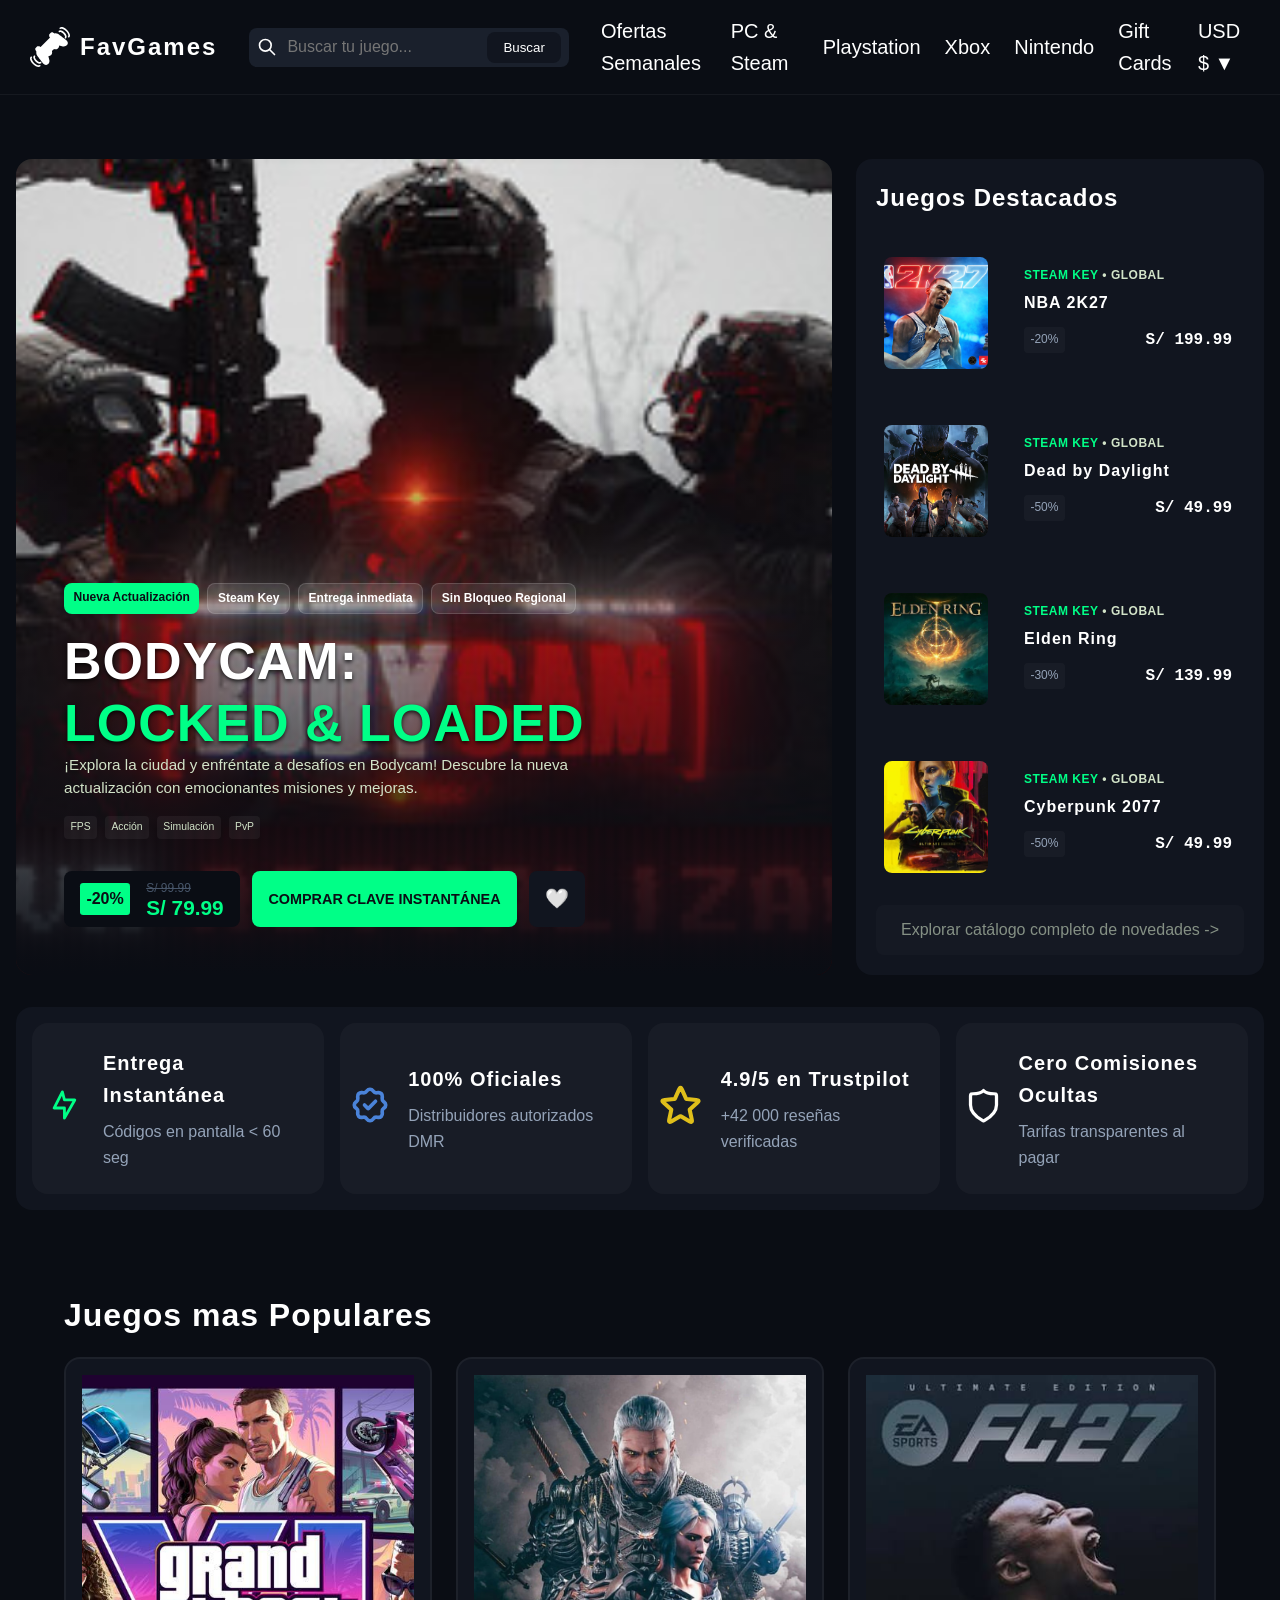
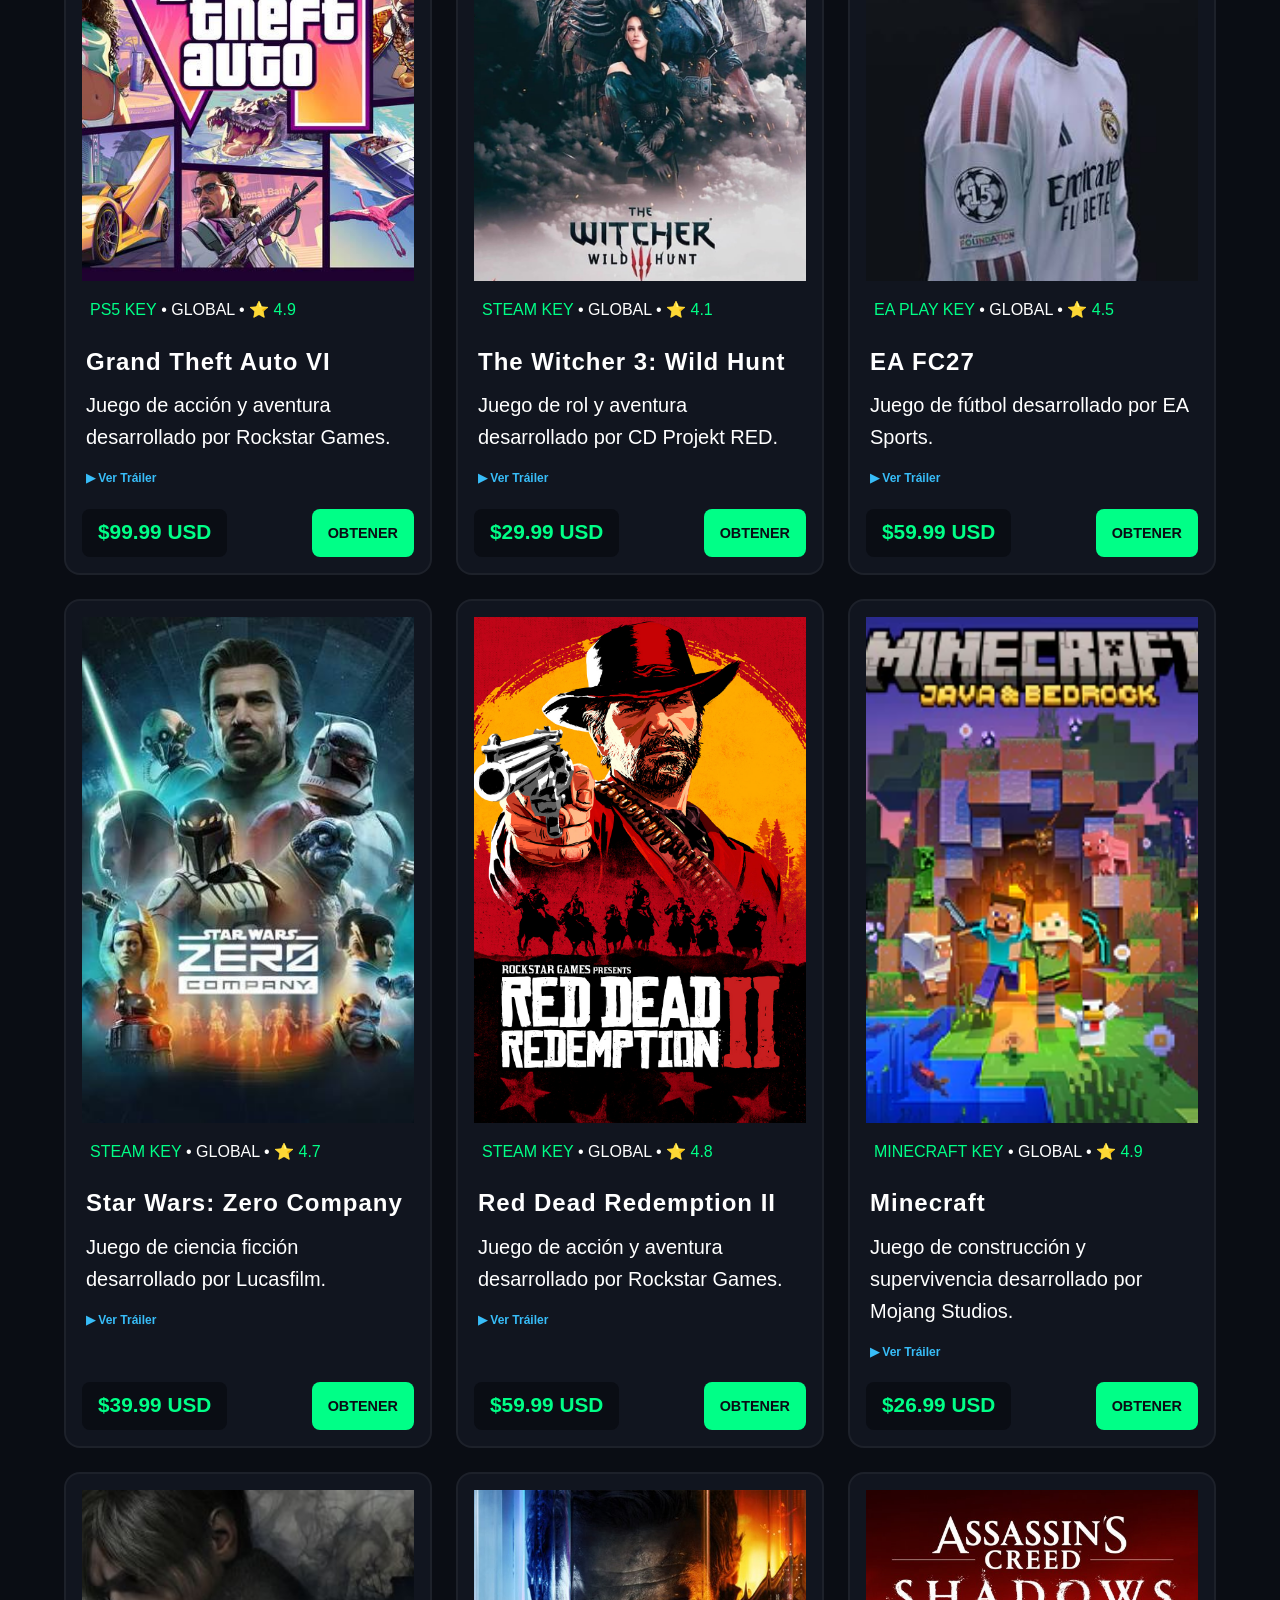
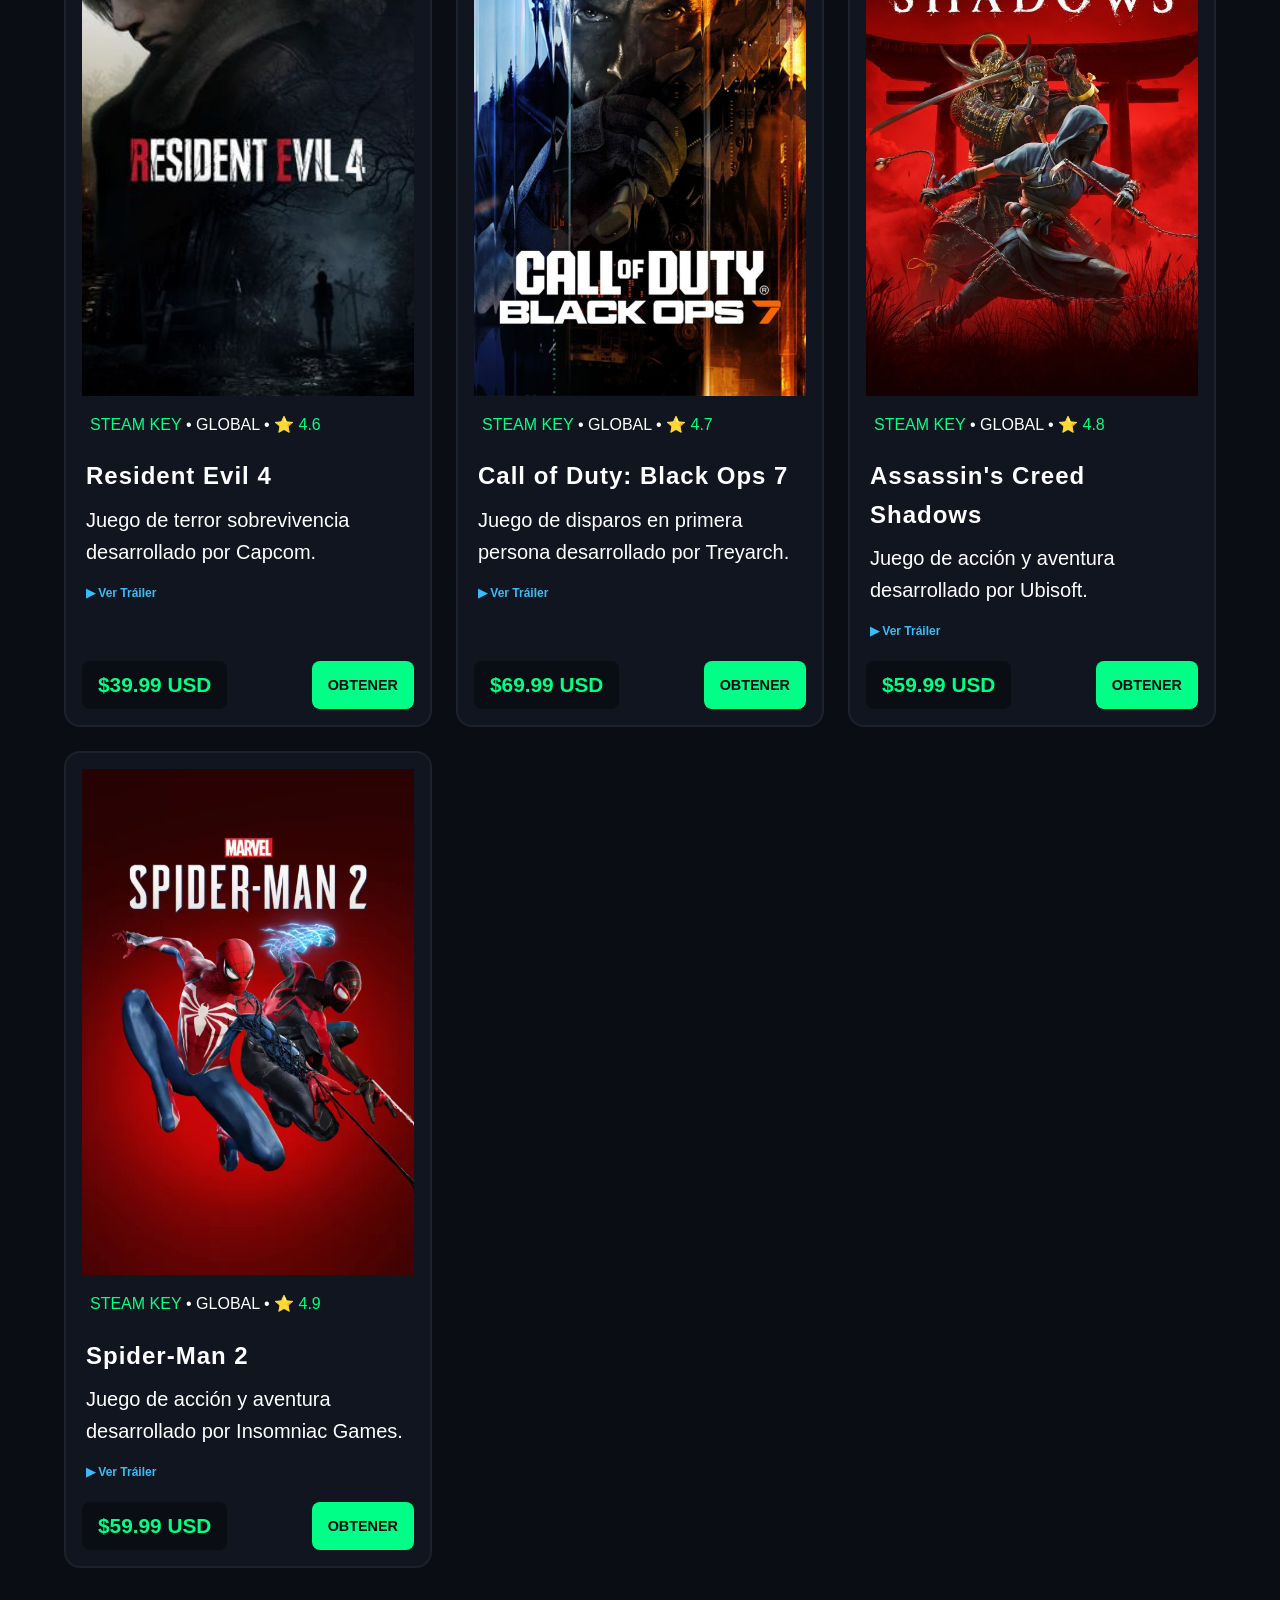
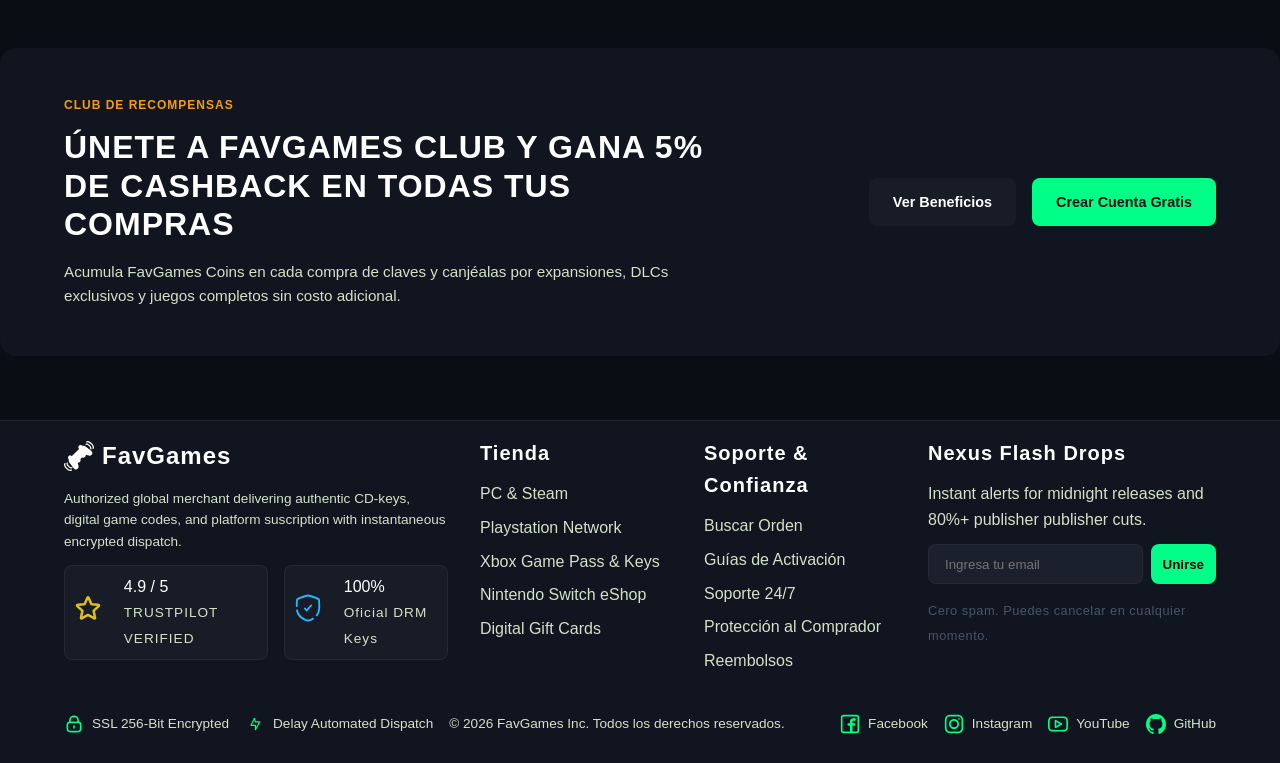
==== commit 189ed661: "fix: cambiar el nombre de la carpeta juegos a game-images" ====
--- a/index.html
+++ b/index.html
@@ -65,10 +65,7 @@
               </li>
             </ul>
         </nav>
-
-        <div>
-
-        </div>
+        
       </div>
     </header>
   </div>
@@ -76,7 +73,7 @@
   <section class="hero">
     <div class="container">
       <div class="hero-main">
-        <img class="hero-main-image" src="./assets/juegos/hero-images/bodycam.jpg" alt="Imagen destacada de juego" />
+        <img class="hero-main-image" src="./assets/game-images/hero-images/bodycam.jpg" alt="Imagen destacada de juego" />
         <div class="hero-content">
           <div class="hero-badges">
             <span class="badge badge-green">Nueva Actualización</span>
@@ -124,7 +121,7 @@
         <div class="sidebar-content">
           <article class="game-card">
             <div class="game-poster">
-              <img src="./assets/juegos/hero-images/2k27.jpg" alt="Poster de NBA 2k27" />
+              <img src="./assets/game-images/hero-images/2k27.jpg" alt="Poster de NBA 2k27" />
             </div>
             <div class="game-info">
               <p class="platform-info">
@@ -143,7 +140,7 @@
 
           <article class="game-card">
             <div class="game-poster">
-              <img src="./assets/juegos/hero-images/dead-by-daylight.jpg" alt="Poster de Dead by Daylight" />
+              <img src="./assets/game-images/hero-images/dead-by-daylight.jpg" alt="Poster de Dead by Daylight" />
             </div>
             <div class="game-info">
               <p class="platform-info">
@@ -161,7 +158,7 @@
           </article>
           <article class="game-card">
             <div class="game-poster">
-              <img src="./assets/juegos/hero-images/elden-ring.jpeg" alt="Poster de Elden Ring" />
+              <img src="./assets/game-images/hero-images/elden-ring.jpeg" alt="Poster de Elden Ring" />
             </div>
             <div class="game-info">
               <p class="platform-info">
@@ -179,7 +176,7 @@
           </article>
           <article class="game-card">
             <div class="game-poster">
-              <img src="./assets/juegos/hero-images/cyberpunk-2077.webp" alt="Poster de Cyberpunk 2077" />
+              <img src="./assets/game-images/hero-images/cyberpunk-2077.webp" alt="Poster de Cyberpunk 2077" />
             </div>
             <div class="game-info">
               <p class="platform-info">
@@ -256,7 +253,7 @@
         <div class="games-grid" id="games-grid">
           <article class="game-card">
             <div class="game-poster">
-              <img src="./assets/juegos/gta-vi.jpg" alt="Poster de Grand Theft Auto VI" />
+              <img src="./assets/game-images/gta-vi.jpg" alt="Poster de Grand Theft Auto VI" />
             </div>
 
             <p class="card-platform-info">
@@ -287,7 +284,7 @@
           
           <article class="game-card">
             <div class="game-poster">
-              <img src="./assets/juegos/theWitcher3.jpg" alt="Poster de The Witcher 3: Wild Hunt" />
+              <img src="./assets/game-images/theWitcher3.jpg" alt="Poster de The Witcher 3: Wild Hunt" />
             </div>
 
             <p class="card-platform-info">
@@ -317,7 +314,7 @@
 
           <article class="game-card">
             <div class="game-poster">
-              <img src="./assets/juegos/fc27.jpg" alt="Poster de EA FC27" />
+              <img src="./assets/game-images/fc27.jpg" alt="Poster de EA FC27" />
             </div>
 
             <p class="card-platform-info">
@@ -348,7 +345,7 @@
 
           <article class="game-card">
             <div class="game-poster">
-              <img src="./assets/juegos/star-wars-zero-company.jpg" alt="Poster de Star Wars: Zero Company" />
+              <img src="./assets/game-images/star-wars-zero-company.jpg" alt="Poster de Star Wars: Zero Company" />
             </div>
 
             <p class="card-platform-info">
@@ -378,7 +375,7 @@
           </article>
           <article class="game-card">
             <div class="game-poster">
-              <img src="./assets/juegos/red-dead-redeption-ii.jpg" alt="Poster de Red Dead Redemption II" />
+              <img src="./assets/game-images/red-dead-redeption-ii.jpg" alt="Poster de Red Dead Redemption II" />
             </div>
 
             <p class="card-platform-info">
@@ -407,7 +404,7 @@
           </article>
           <article class="game-card">
             <div class="game-poster">
-              <img src="./assets/juegos/minecraft.png" alt="Poster de Minecraft" />
+              <img src="./assets/game-images/minecraft.png" alt="Poster de Minecraft" />
             </div>
 
             <p class="card-platform-info">
@@ -438,7 +435,7 @@
 
           <article class="game-card">
             <div class="game-poster">
-              <img src="./assets/juegos/resident-evil-4.jpg" alt="Poster de Resident Evil 4" />
+              <img src="./assets/game-images/resident-evil-4.jpg" alt="Poster de Resident Evil 4" />
             </div>
 
             <p class="card-platform-info">
@@ -469,7 +466,7 @@
 
           <article class="game-card">
             <div class="game-poster">
-              <img src="./assets/juegos/call-of-duty-bo-7.jpg" alt="Poster de Call of Duty: Black Ops 7" />
+              <img src="./assets/game-images/call-of-duty-bo-7.jpg" alt="Poster de Call of Duty: Black Ops 7" />
             </div>
 
             <div class="card-platform-info">
@@ -500,7 +497,7 @@
 
           <article class="game-card">
             <div class="game-poster">
-              <img src="./assets/juegos/assassins-creed-shadows.jpg" alt="Poster de Assassin's Creed Shadows" />
+              <img src="./assets/game-images/assassins-creed-shadows.jpg" alt="Poster de Assassin's Creed Shadows" />
             </div>
 
             <div class="card-platform-info">
@@ -531,7 +528,7 @@
 
           <article class="game-card">
             <div class="game-poster">
-              <img src="./assets/juegos/spiderman-2.webp" alt="Poster de Spider-Man 2" />
+              <img src="./assets/game-images/spiderman-2.webp" alt="Poster de Spider-Man 2" />
             </div>
             <div class="card-platform-info">
                 <span class="label-platform">STEAM KEY</span>
@@ -602,7 +599,7 @@
 
             <div class="footer-badge-card">
               <div>
-                <img class="footer-review-svg" src="./assets/star.svg" alt="Estrella" />
+                <img class="footer-review-svg" src="./assets/blue-shield.svg" alt="Estrella" />
               </div>
               <div class="footer-review-text">
                 <p>100%</p>
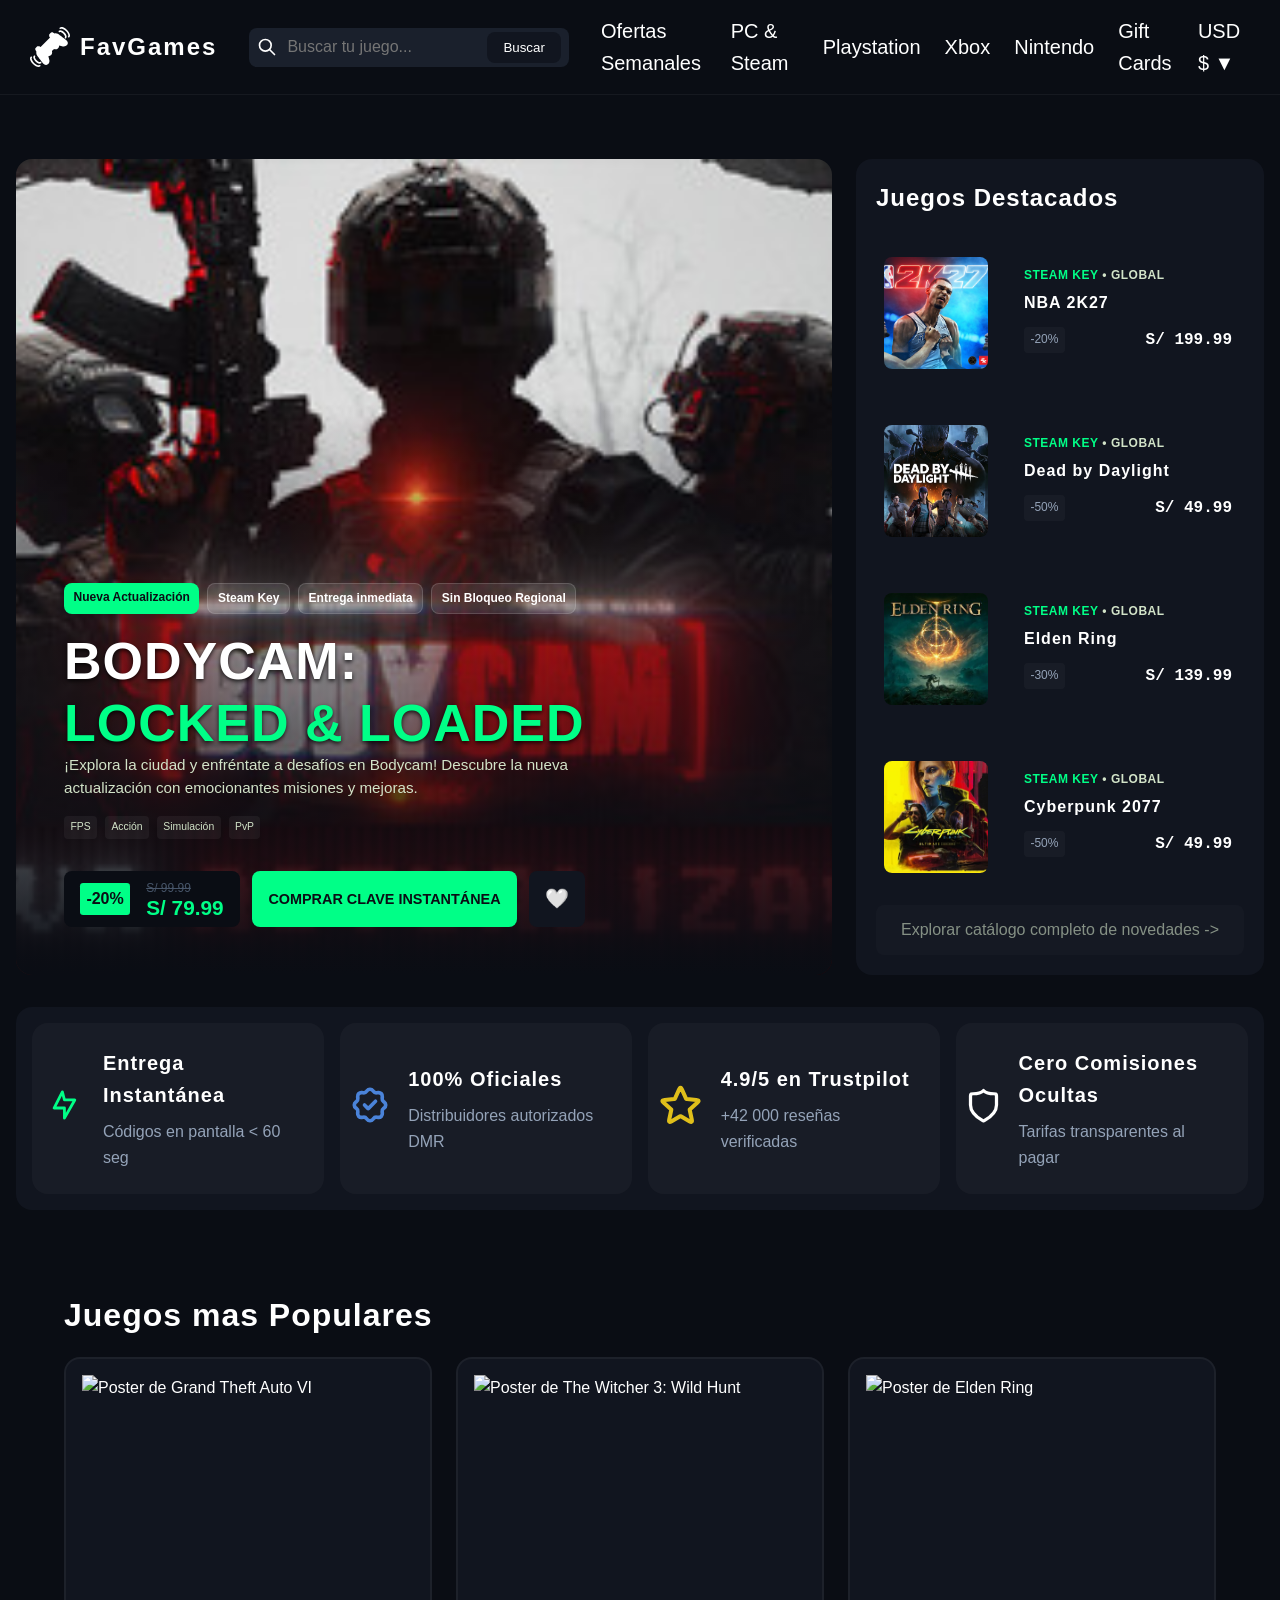
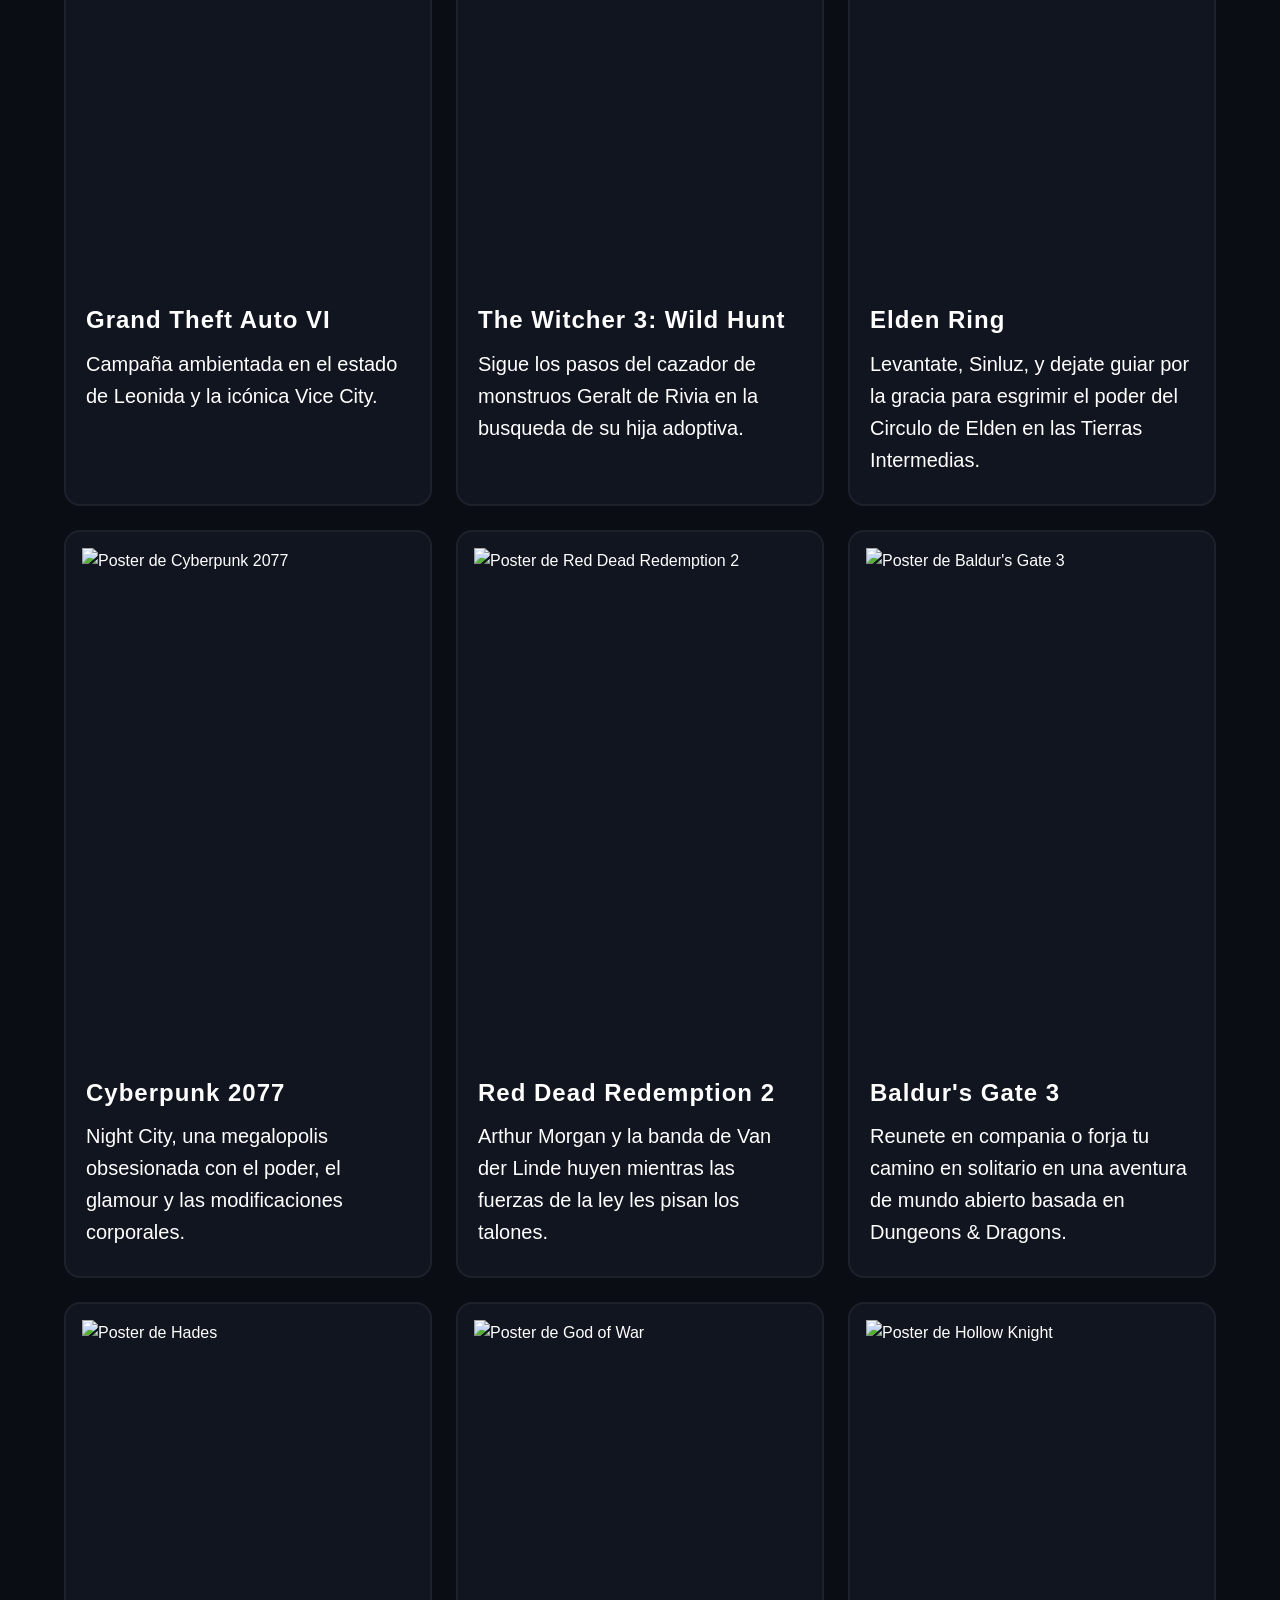
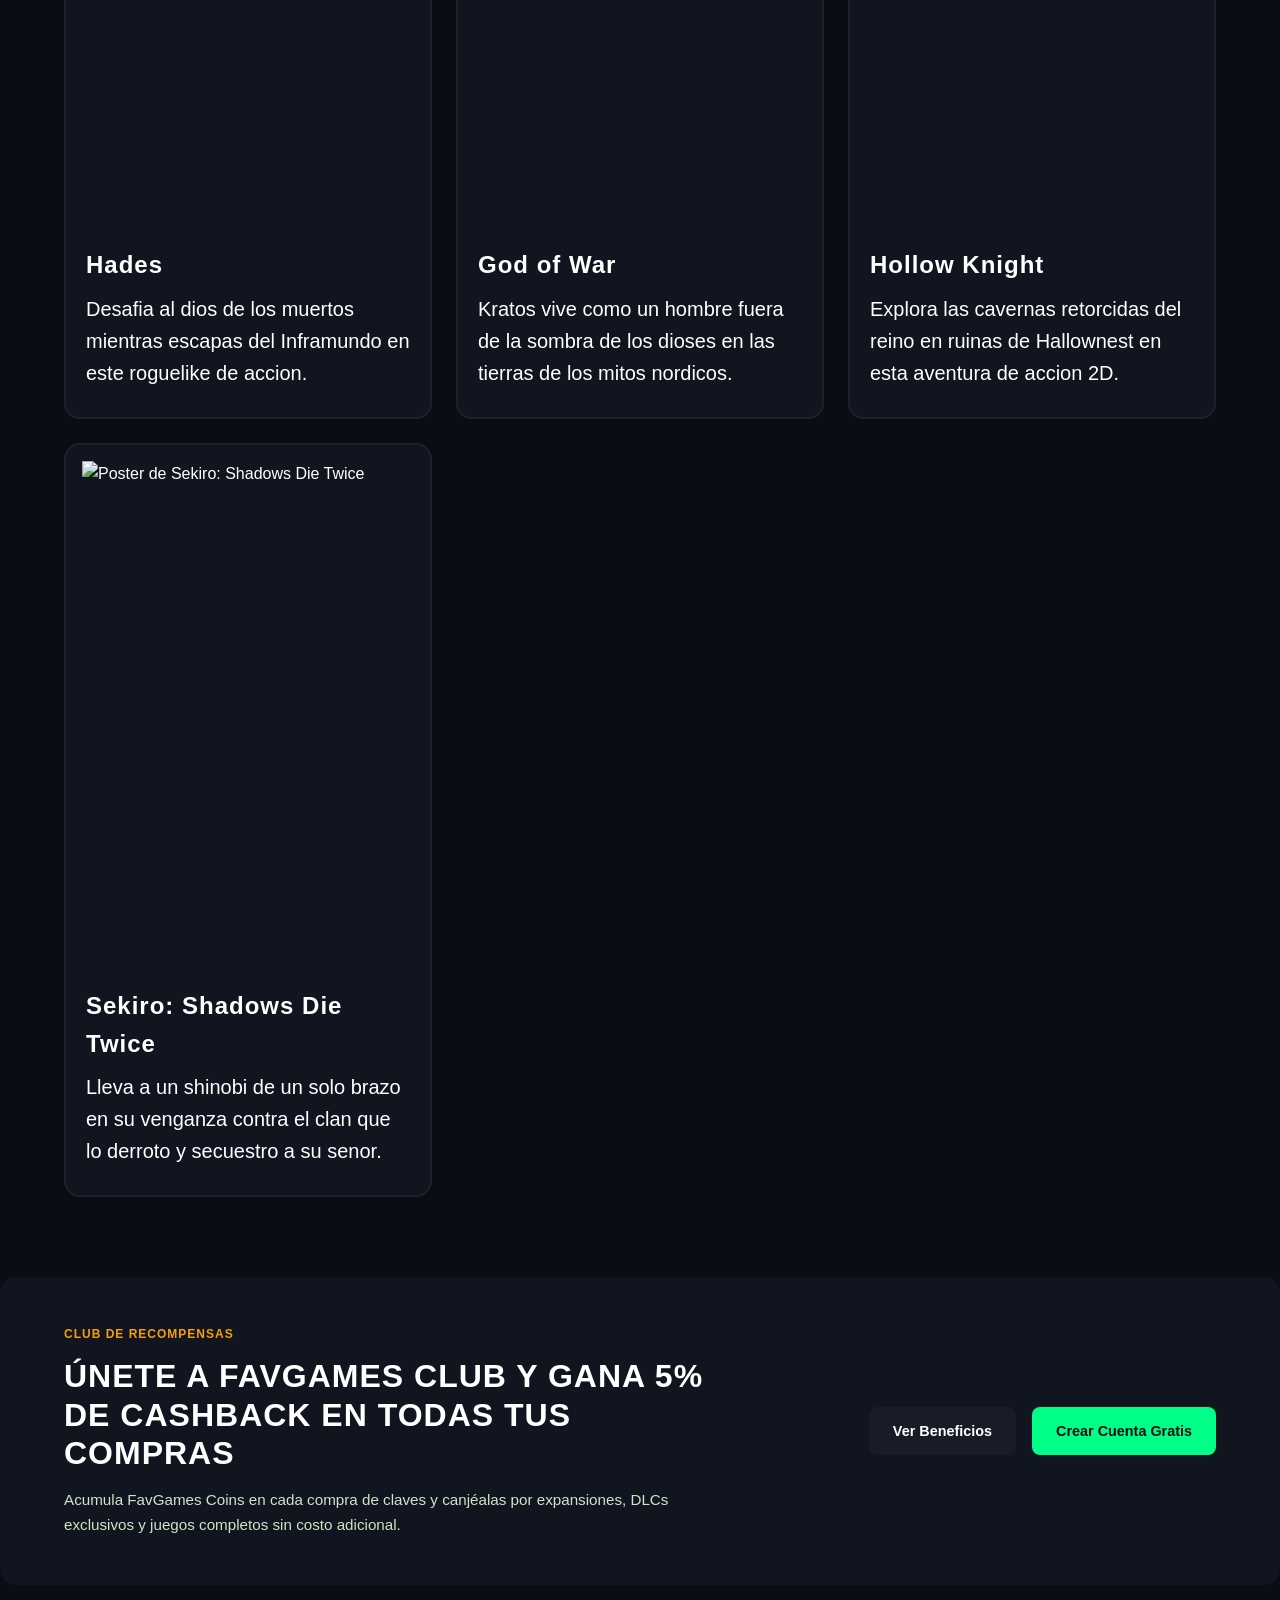
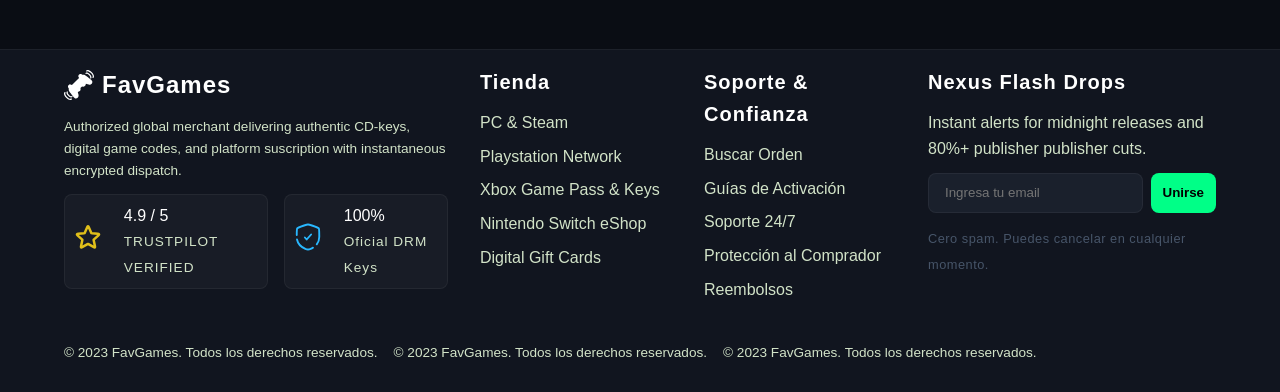
==== commit f1e32eed: "Merge branch 'main' into js-dinamico" ====
--- a/index.html
+++ b/index.html
@@ -251,307 +251,7 @@
       <h2>Juegos mas Populares</h2>
       <div class="games-listings">
         <div class="games-grid" id="games-grid">
-          <article class="game-card">
-            <div class="game-poster">
-              <img src="./assets/game-images/gta-vi.jpg" alt="Poster de Grand Theft Auto VI" />
-            </div>
-
-            <p class="card-platform-info">
-                <span class="label-platform">PS5 KEY</span>
-                <span class="label-separator">•</span>
-                <span class="region">GLOBAL</span>
-                <span class="label-separator">•</span>
-                <span class="label-platform">⭐ 4.9</span>
-            </p>
-
-            <div class="game-info">
-              <h3 class="game-title">Grand Theft Auto VI</h3>
-              <p class="game-description">Juego de acción y aventura desarrollado por Rockstar Games.</p>
-              <a href="https://www.youtube.com/watch?v=VQRLujxTm3c&t=9s" target="_blank" rel="noopener noreferrer" class="game-trailer-link">
-                ▶ Ver Tráiler
-              </a>
-            </div>
-
-            <div class="card-footer">
-              <div class="card-prices">
-                <div class="price-numbers">
-                  <span class="game-price">$99.99 USD</span>
-                </div>
-              </div>
-              <button class="btn-primary">OBTENER</button>
-            </div>
-          </article>
-          
-          <article class="game-card">
-            <div class="game-poster">
-              <img src="./assets/game-images/theWitcher3.jpg" alt="Poster de The Witcher 3: Wild Hunt" />
-            </div>
-
-            <p class="card-platform-info">
-                <span class="label-platform">STEAM KEY</span>
-                <span class="label-separator">•</span>
-                <span class="region">GLOBAL</span>
-                <span class="label-separator">•</span>
-                <span class="label-platform">⭐ 4.1</span>
-            </p>
-
-            <div class="game-info">
-              <h3 class="game-title">The Witcher 3: Wild Hunt</h3>
-              <p class="game-description">Juego de rol y aventura desarrollado por CD Projekt RED.</p>
-              <a href="https://www.youtube.com/watch?v=IGk17XQ7IrQ" target="_blank" rel="noopener noreferrer" class="game-trailer-link">
-                ▶ Ver Tráiler
-              </a>
-            </div>
-
-            <div class="card-footer">
-              <div class="card-prices">
-                <div class="price-numbers">
-                  <span class="game-price">$29.99 USD</span>
-                </div>
-              </div>
-              <button class="btn-primary">OBTENER</button>
-          </article>
-
-          <article class="game-card">
-            <div class="game-poster">
-              <img src="./assets/game-images/fc27.jpg" alt="Poster de EA FC27" />
-            </div>
-
-            <p class="card-platform-info">
-                <span class="label-platform">EA PLAY KEY</span>
-                <span class="label-separator">•</span>
-                <span class="region">GLOBAL</span>
-                <span class="label-separator">•</span>
-                <span class="label-platform">⭐ 4.5</span>
-            </p>
-
-            <div class="game-info">
-              <h3 class="game-title">EA FC27</h3>
-              <p class="game-description">Juego de fútbol desarrollado por EA Sports.</p>
-              <a href="https://www.youtube.com/watch?v=MOclJJ7IpSY" target="_blank" rel="noopener noreferrer" class="game-trailer-link">
-                ▶ Ver Tráiler
-              </a>
-            </div>
-
-            <div class="card-footer">
-              <div class="card-prices">
-                <div class="price-numbers">
-                  <span class="game-price">$59.99 USD</span>
-                </div>
-              </div>
-              <button class="btn-primary">OBTENER</button>
-            </div>
-          </article>
-
-          <article class="game-card">
-            <div class="game-poster">
-              <img src="./assets/game-images/star-wars-zero-company.jpg" alt="Poster de Star Wars: Zero Company" />
-            </div>
-
-            <p class="card-platform-info">
-                <span class="label-platform">STEAM KEY</span>
-                <span class="label-separator">•</span>
-                <span class="region">GLOBAL</span>
-                <span class="label-separator">•</span>
-                <span class="label-platform">⭐ 4.7</span>
-            </p>
-
-            <div class="game-info">
-              <h3 class="game-title">Star Wars: Zero Company</h3>
-              <p class="game-description">Juego de ciencia ficción desarrollado por Lucasfilm.</p>
-              <a href="https://www.youtube.com/watch?v=Q-pQE8dUV_g" target="_blank" rel="noopener noreferrer" class="game-trailer-link">
-                ▶ Ver Tráiler
-              </a>
-            </div>
-
-            <div class="card-footer">
-              <div class="card-prices">
-                <div class="price-numbers">
-                  <span class="game-price">$39.99 USD</span>
-                </div>
-              </div>
-              <button class="btn-primary">OBTENER</button>
-            </div>
-          </article>
-          <article class="game-card">
-            <div class="game-poster">
-              <img src="./assets/game-images/red-dead-redeption-ii.jpg" alt="Poster de Red Dead Redemption II" />
-            </div>
-
-            <p class="card-platform-info">
-                <span class="label-platform">STEAM KEY</span>
-                <span class="label-separator">•</span>
-                <span class="region">GLOBAL</span>
-                <span class="label-separator">•</span>
-                <span class="label-platform">⭐ 4.8</span>
-            </p>
-
-            <div class="game-info">
-              <h3 class="game-title">Red Dead Redemption II</h3>
-              <p class="game-description">Juego de acción y aventura desarrollado por Rockstar Games.</p>
-              <a href="https://www.youtube.com/watch?v=eaW0tYpxyp0" target="_blank" rel="noopener noreferrer" class="game-trailer-link">
-                ▶ Ver Tráiler
-              </a>
-            </div>
-
-            <div class="card-footer">
-              <div class="card-prices">
-                <div class="price-numbers">
-                  <span class="game-price">$59.99 USD</span>
-                </div>
-              </div>
-              <button class="btn-primary">OBTENER</button>
-          </article>
-          <article class="game-card">
-            <div class="game-poster">
-              <img src="./assets/game-images/minecraft.png" alt="Poster de Minecraft" />
-            </div>
-
-            <p class="card-platform-info">
-                <span class="label-platform">MINECRAFT KEY</span>
-                <span class="label-separator">•</span>
-                <span class="region">GLOBAL</span>
-                <span class="label-separator">•</span>
-                <span class="label-platform">⭐ 4.9</span>
-            </p>
-
-            <div class="game-info">
-              <h3 class="game-title">Minecraft</h3>
-              <p class="game-description">Juego de construcción y supervivencia desarrollado por Mojang Studios.</p>
-              <a href="https://www.youtube.com/watch?v=79RwQe6EN_4" target="_blank" rel="noopener noreferrer" class="game-trailer-link">
-                ▶ Ver Tráiler
-              </a>
-            </div>
-
-            <div class="card-footer">
-              <div class="card-prices">
-                <div class="price-numbers">
-                  <span class="game-price">$26.99 USD</span>
-                </div>
-              </div>
-              <button class="btn-primary">OBTENER</button>
-            </div>
-          </article>
-
-          <article class="game-card">
-            <div class="game-poster">
-              <img src="./assets/game-images/resident-evil-4.jpg" alt="Poster de Resident Evil 4" />
-            </div>
-
-            <p class="card-platform-info">
-                <span class="label-platform">STEAM KEY</span>
-                <span class="label-separator">•</span>
-                <span class="region">GLOBAL</span>
-                <span class="label-separator">•</span>
-                <span class="label-platform">⭐ 4.6</span>
-            </p>
-
-            <div class="game-info">
-              <h3 class="game-title">Resident Evil 4</h3>
-              <p class="game-description">Juego de terror sobrevivencia desarrollado por Capcom.</p>
-              <a href="https://www.youtube.com/watch?v=Id2EaldBaWw" target="_blank" rel="noopener noreferrer" class="game-trailer-link">
-                ▶ Ver Tráiler
-              </a>
-            </div>
-
-            <div class="card-footer">
-              <div class="card-prices">
-                <div class="price-numbers">
-                  <span class="game-price">$39.99 USD</span>
-                </div>
-              </div>
-              <button class="btn-primary">OBTENER</button>
-            </div>
-          </article>
-
-          <article class="game-card">
-            <div class="game-poster">
-              <img src="./assets/game-images/call-of-duty-bo-7.jpg" alt="Poster de Call of Duty: Black Ops 7" />
-            </div>
-
-            <div class="card-platform-info">
-                <span class="label-platform">STEAM KEY</span>
-                <span class="label-separator">•</span>
-                <span class="region">GLOBAL</span>
-                <span class="label-separator">•</span>
-                <span class="label-platform">⭐ 4.7</span>
-            </div>
-
-            <div class="game-info">
-              <h3 class="game-title">Call of Duty: Black Ops 7</h3>
-              <p class="game-description">Juego de disparos en primera persona desarrollado por Treyarch.</p>
-              <a href="https://www.youtube.com/watch?v=9txkGBj_trg" target="_blank" rel="noopener noreferrer" class="game-trailer-link">
-                ▶ Ver Tráiler
-              </a>
-            </div>
-
-            <div class="card-footer">
-              <div class="card-prices">
-                <div class="price-numbers">
-                  <span class="game-price">$69.99 USD</span>
-                </div>
-              </div>
-              <button class="btn-primary">OBTENER</button>
-            </div>
-          </article>
-
-          <article class="game-card">
-            <div class="game-poster">
-              <img src="./assets/game-images/assassins-creed-shadows.jpg" alt="Poster de Assassin's Creed Shadows" />
-            </div>
-
-            <div class="card-platform-info">
-                <span class="label-platform">STEAM KEY</span>
-                <span class="label-separator">•</span>
-                <span class="region">GLOBAL</span>
-                <span class="label-separator">•</span>
-                <span class="label-platform">⭐ 4.8</span>
-            </div>
-
-            <div class="game-info">
-              <h3 class="game-title">Assassin's Creed Shadows</h3>
-              <p class="game-description">Juego de acción y aventura desarrollado por Ubisoft.</p>
-              <a href="https://www.youtube.com/watch?v=_JzywR97gUs" target="_blank" rel="noopener noreferrer" class="game-trailer-link">
-                ▶ Ver Tráiler
-              </a>
-            </div>
-
-            <div class="card-footer">
-              <div class="card-prices">
-                <div class="price-numbers">
-                  <span class="game-price">$59.99 USD</span>
-                </div>
-              </div>
-              <button class="btn-primary">OBTENER</button>
-            </div>
-          </article>
-
-          <article class="game-card">
-            <div class="game-poster">
-              <img src="./assets/game-images/spiderman-2.webp" alt="Poster de Spider-Man 2" />
-            </div>
-            <div class="card-platform-info">
-                <span class="label-platform">STEAM KEY</span>
-                <span class="label-separator">•</span>
-                <span class="region">GLOBAL</span>
-                <span class="label-separator">•</span>
-                <span class="label-platform">⭐ 4.9</span>
-            </div>
-            <div class="game-info">
-              <h3 class="game-title">Spider-Man 2</h3>
-              <p class="game-description">Juego de acción y aventura desarrollado por Insomniac Games.</p>
-              <a href="https://www.youtube.com/watch?v=rCIV0y8jNy4" target="_blank" rel="noopener noreferrer" class="game-trailer-link">
-                ▶ Ver Tráiler
-              </a>
-            </div>
-            <div class="card-footer">
-              <div class="card-prices">
-                <div class="price-numbers">
-                  <span class="game-price">$59.99 USD</span>
-                </div>
-              </div>
-              <button class="btn-primary">OBTENER</button>
-            </div>
+          // Se genera dinamicamente con JavaScript
         </div>
       </div>
     </div>
@@ -644,21 +344,18 @@
 
       <div class="footer-bottom">
         <div class="footer-legal">
-          <span class="legal-item"><img class="footer-icon" src="./assets/footer-icons/lock.svg"></img> SSL 256-Bit Encrypted</span>
-          <span class="legal-item"><img class="footer-icon" src="./assets/footer-icons/thunder.svg"></img> Delay Automated Dispatch</span>
-          <span class="legal-item">&copy; 2026 FavGames Inc. Todos los derechos reservados.</span>
-        </div>
-
-        <div class="footer-social">
-          <a class="social-link" target="_blank" rel="noopener noreferrer" href="https://www.facebook.com/"><img class="footer-icon" src="./assets/footer-icons/facebook.svg"></img>Facebook</a>
-          <a class="social-link" target="_blank" rel="noopener noreferrer" href="https://www.instagram.com/favi0_b/"><img class="footer-icon" src="./assets/footer-icons/instagram.svg"></img>Instagram</a>
-          <a class="social-link" target="_blank" rel="noopener noreferrer" href="https://www.youtube.com/"><img class="footer-icon" src="./assets/footer-icons/youtube.svg"></img>YouTube</a>
-          <a class="social-link" target="_blank" rel="noopener noreferrer" href="https://github.com/Itsfavi0"><img class="footer-icon" src="./assets/footer-icons/github.svg"></img>GitHub</a>
+          <span class="legal-item">© 2023 FavGames. Todos los derechos reservados.</span>
+          <span class="legal-item">© 2023 FavGames. Todos los derechos reservados.</span>
+          <span class="legal-item">© 2023 FavGames. Todos los derechos reservados.</span>
+        </div>
+
+        <div class="">
+
         </div>
       </div>
     </div>
   </footer>
 
+  <script src="./js/home.js"></script>
 </body>
-
 </html>
